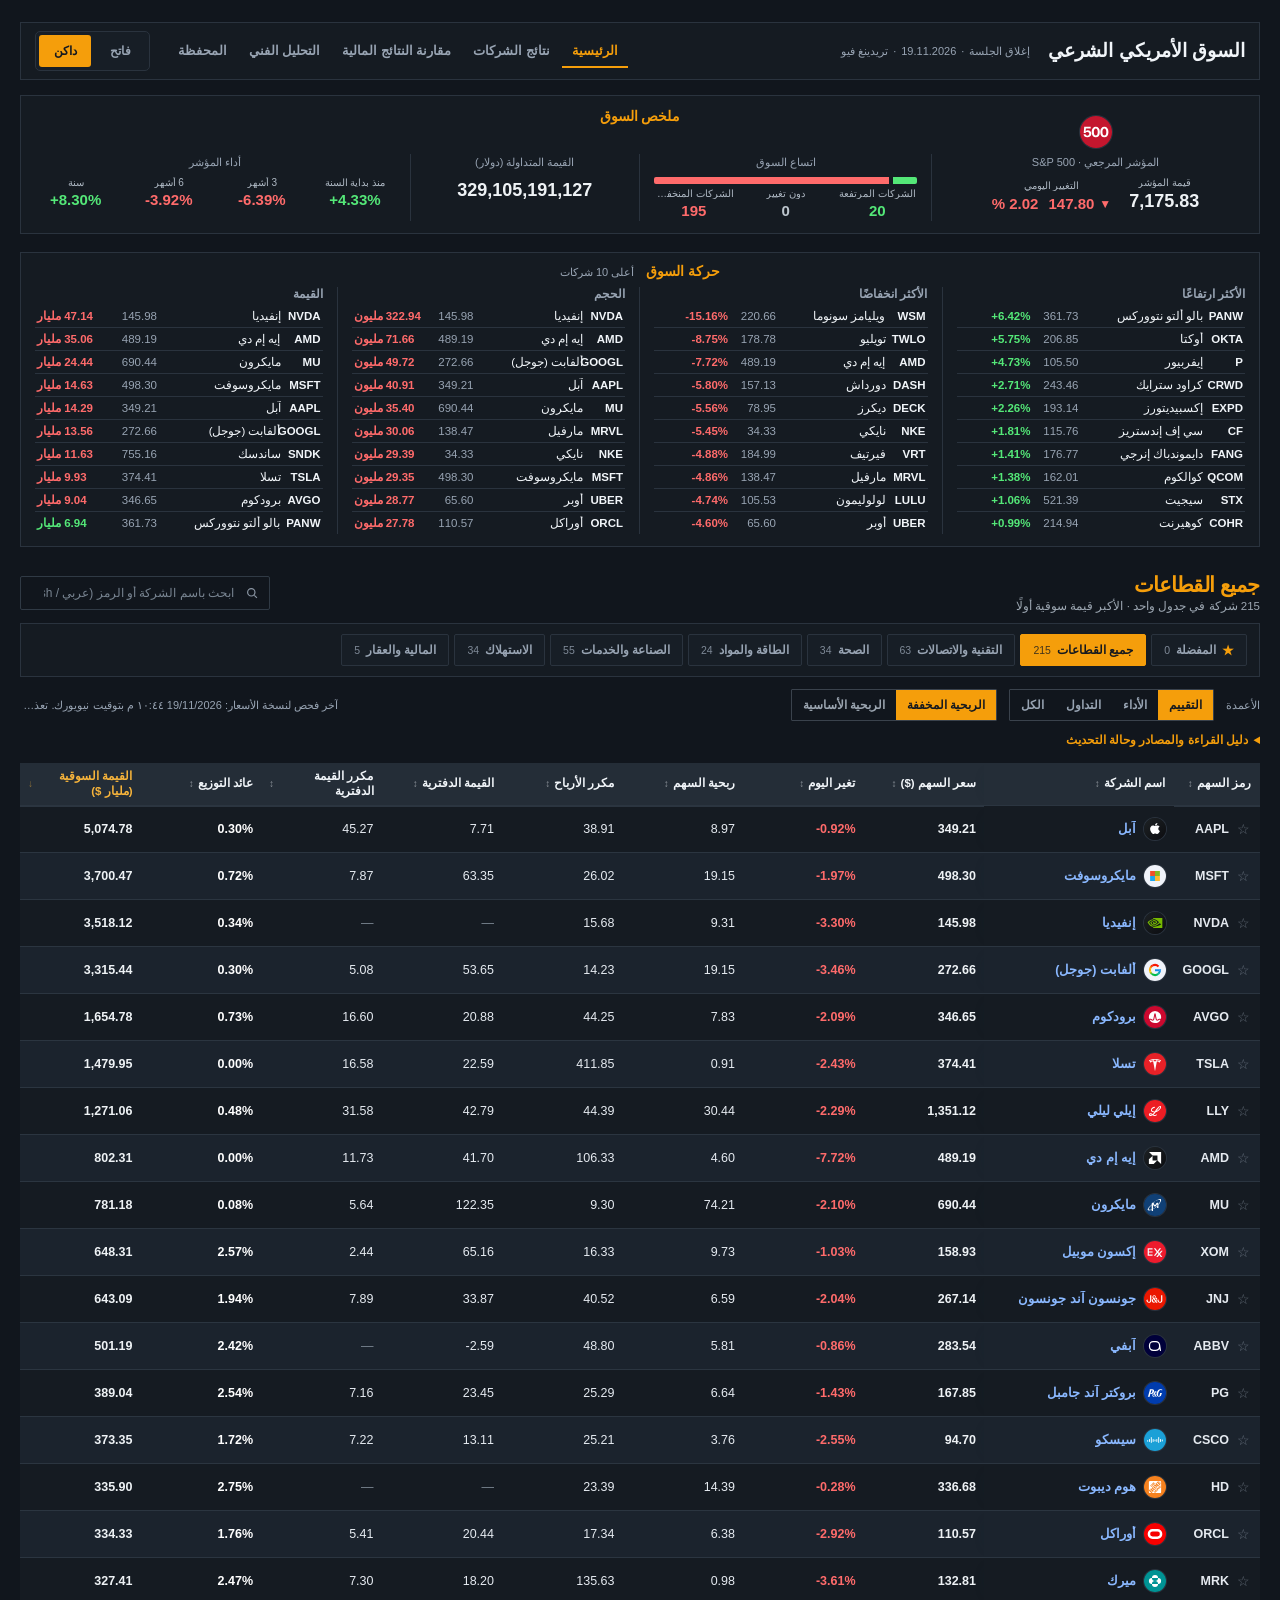
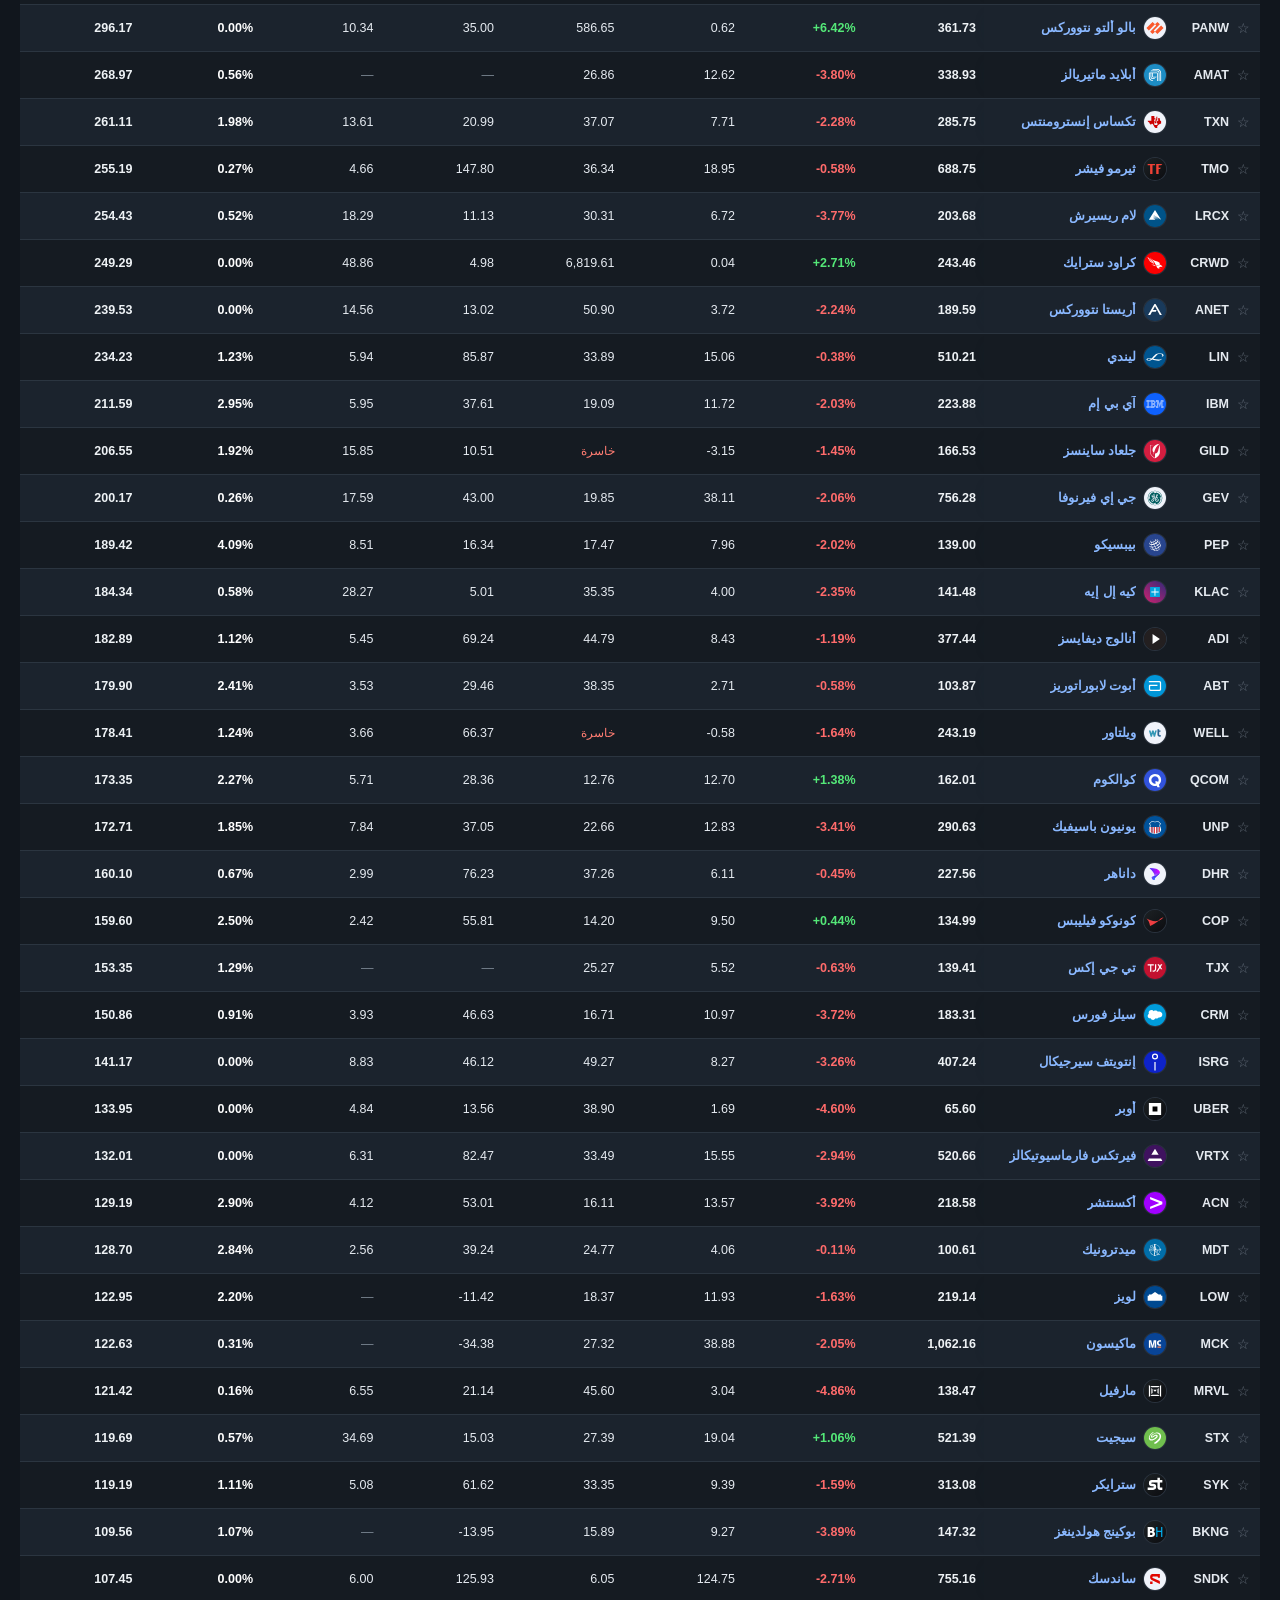
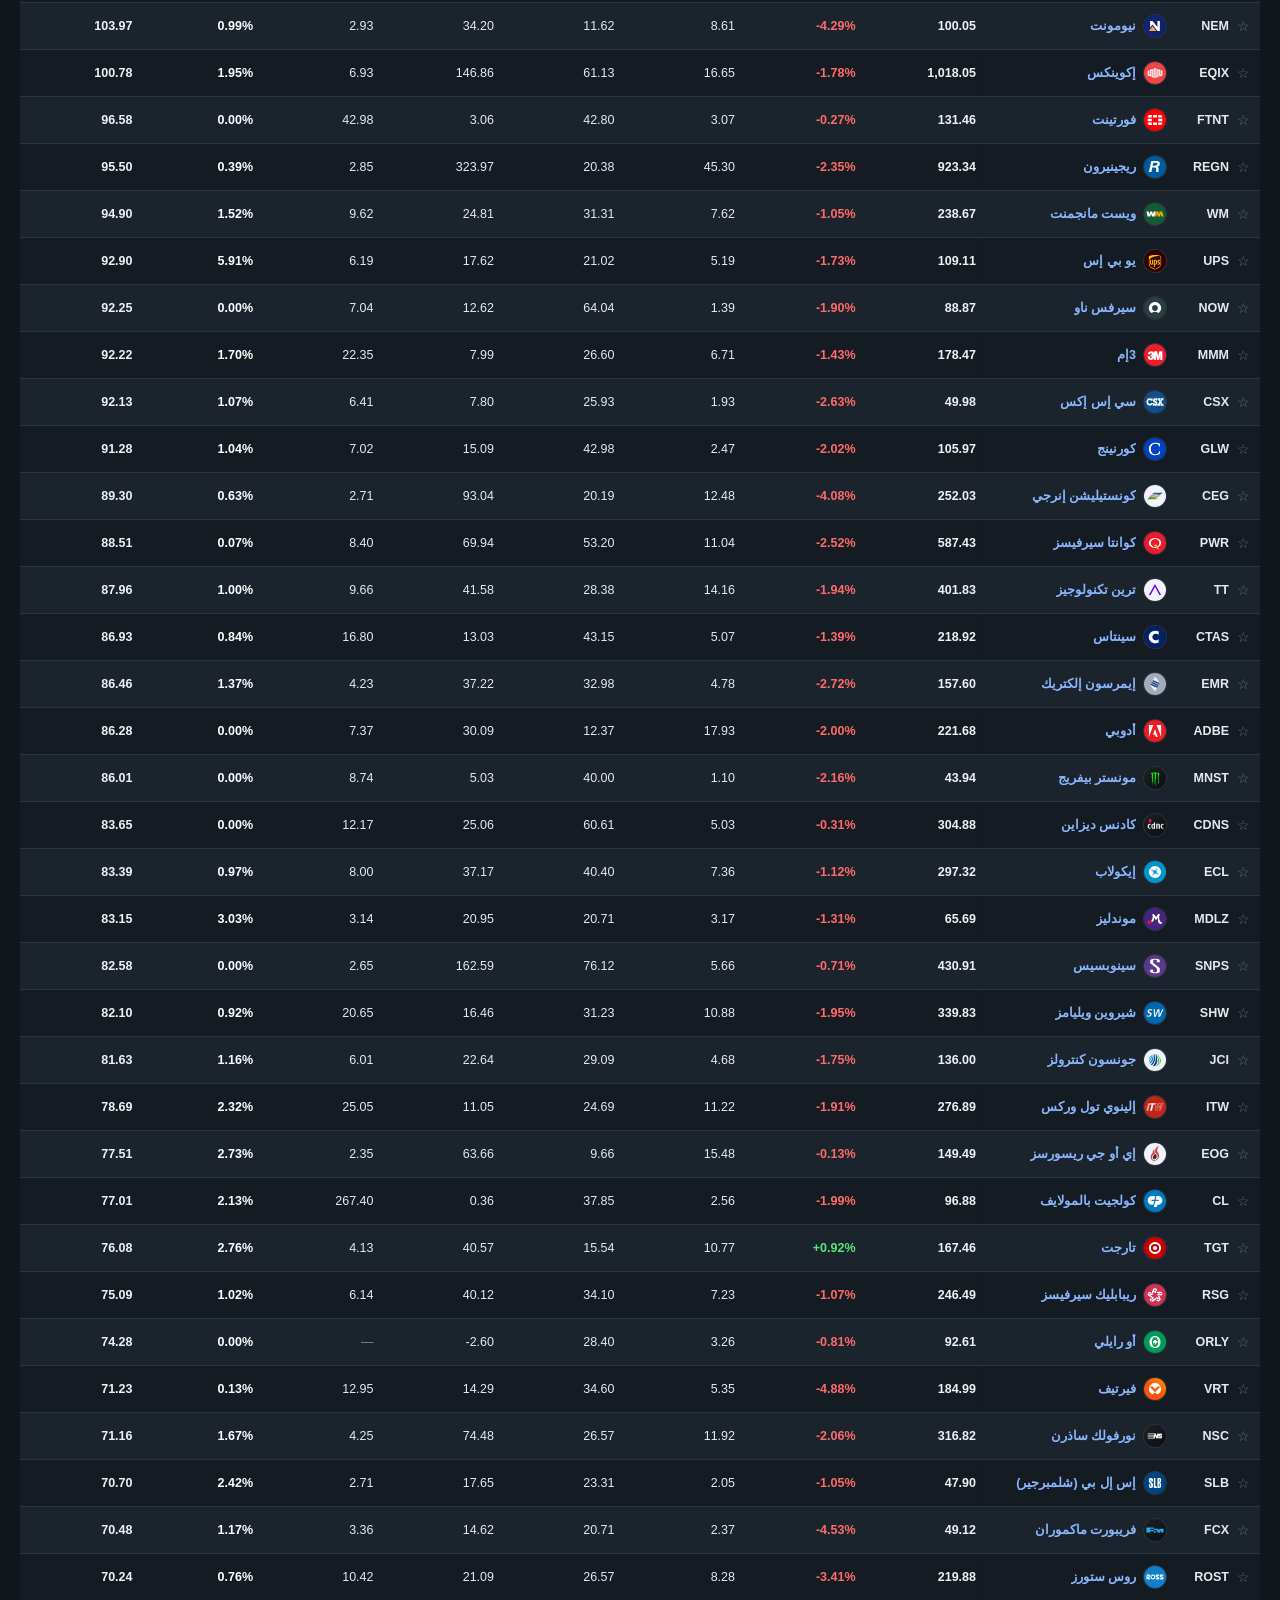
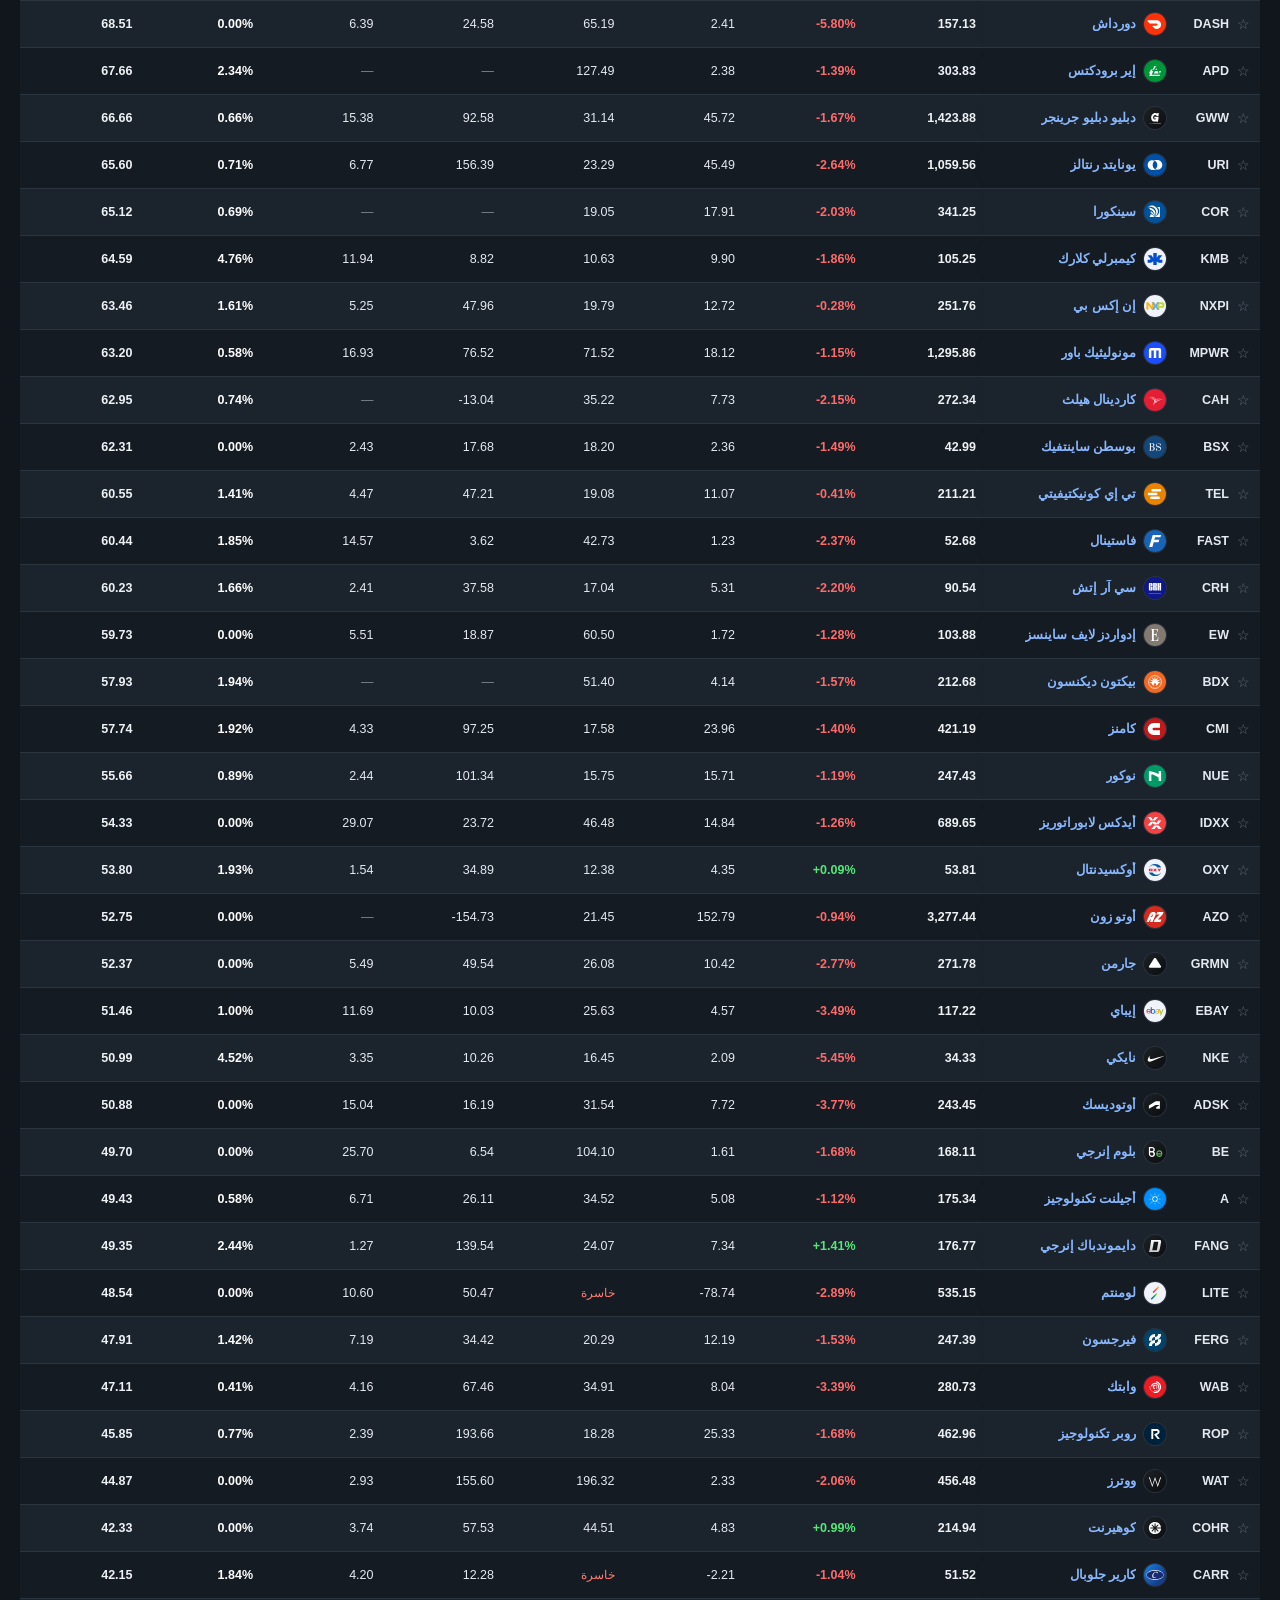
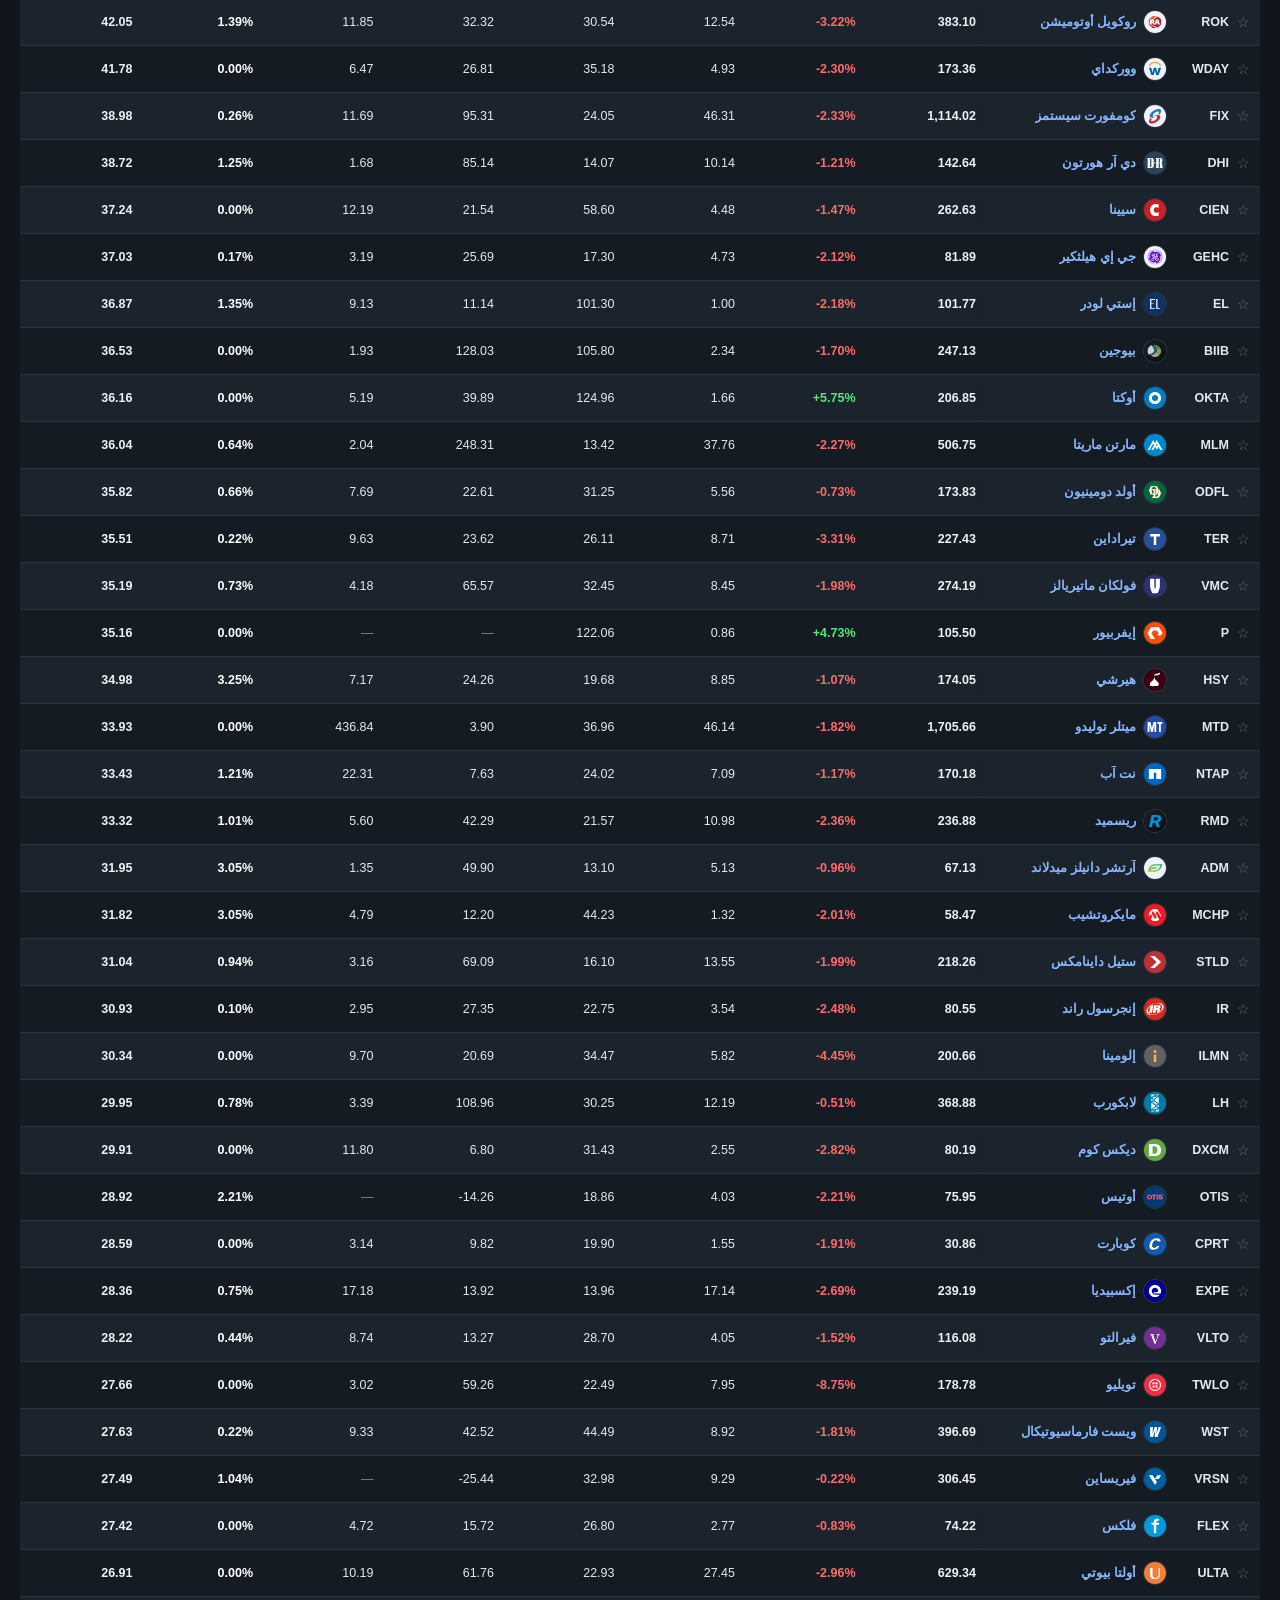
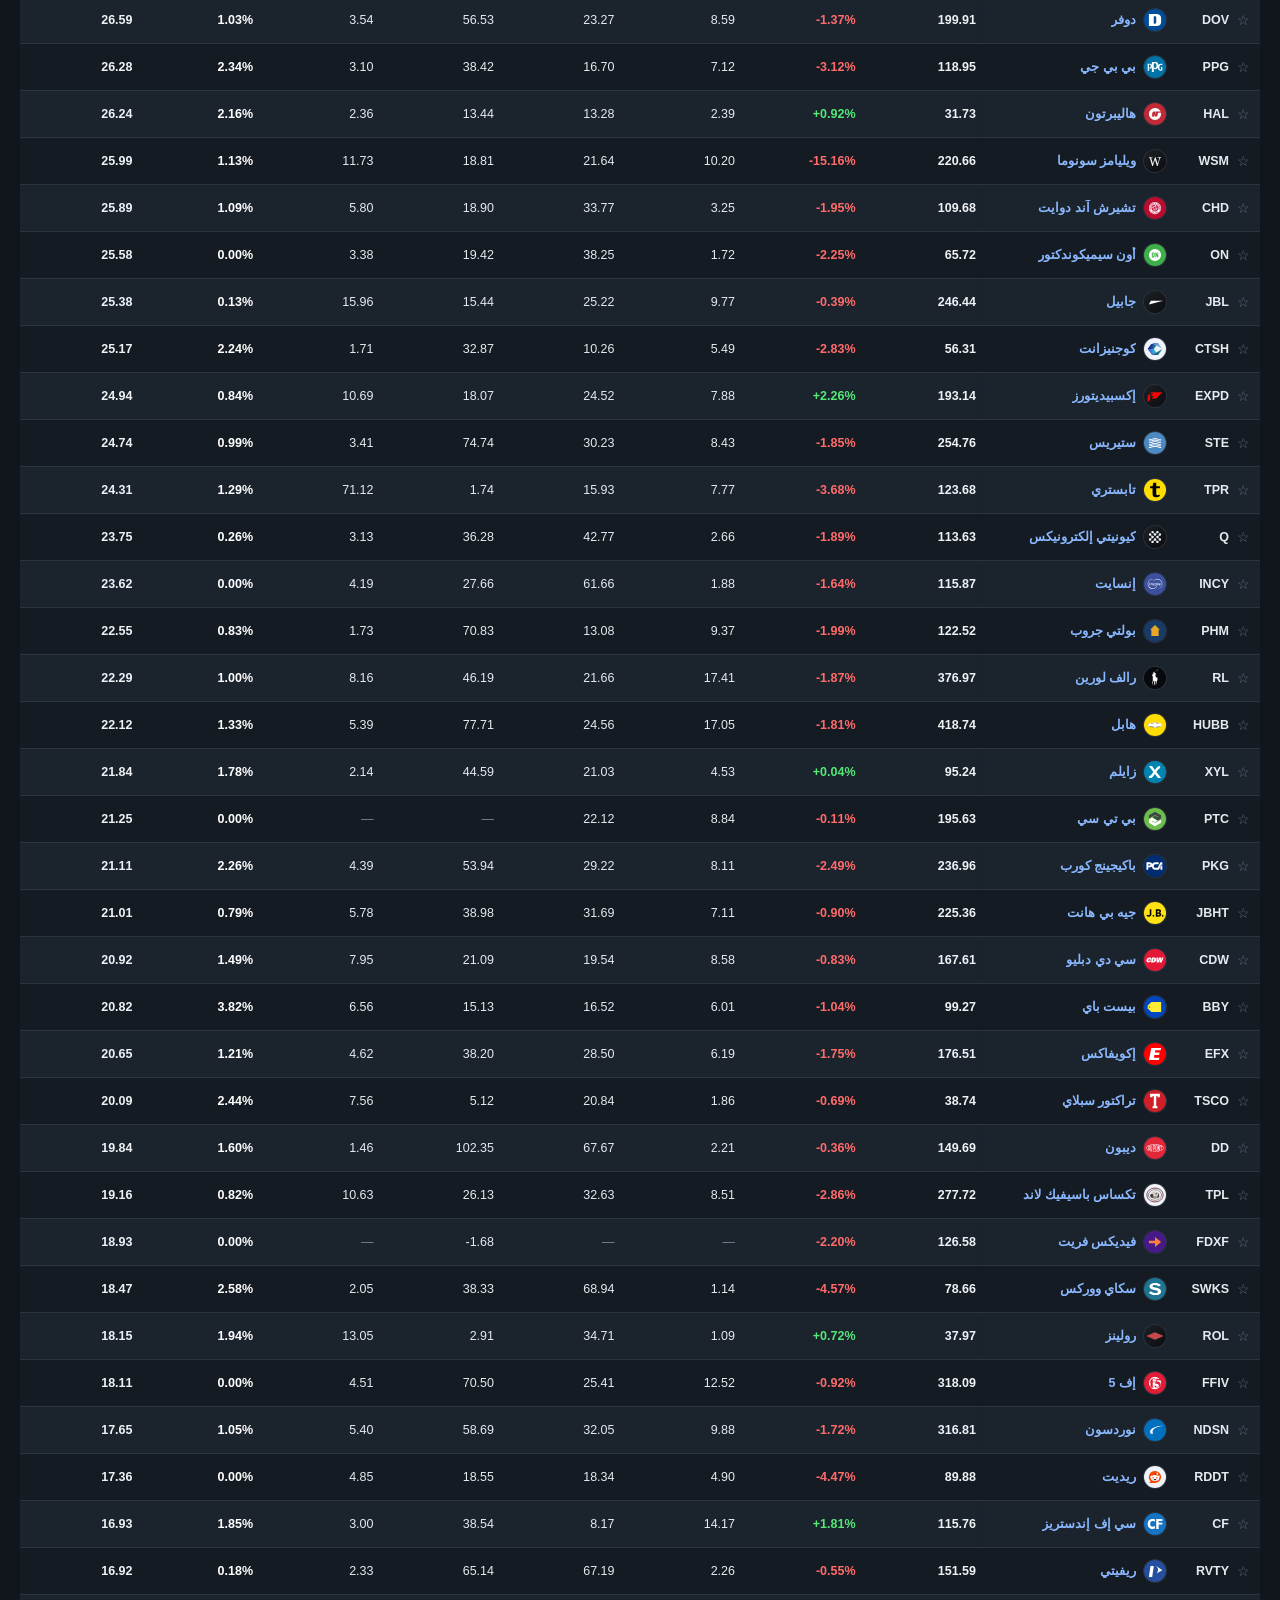
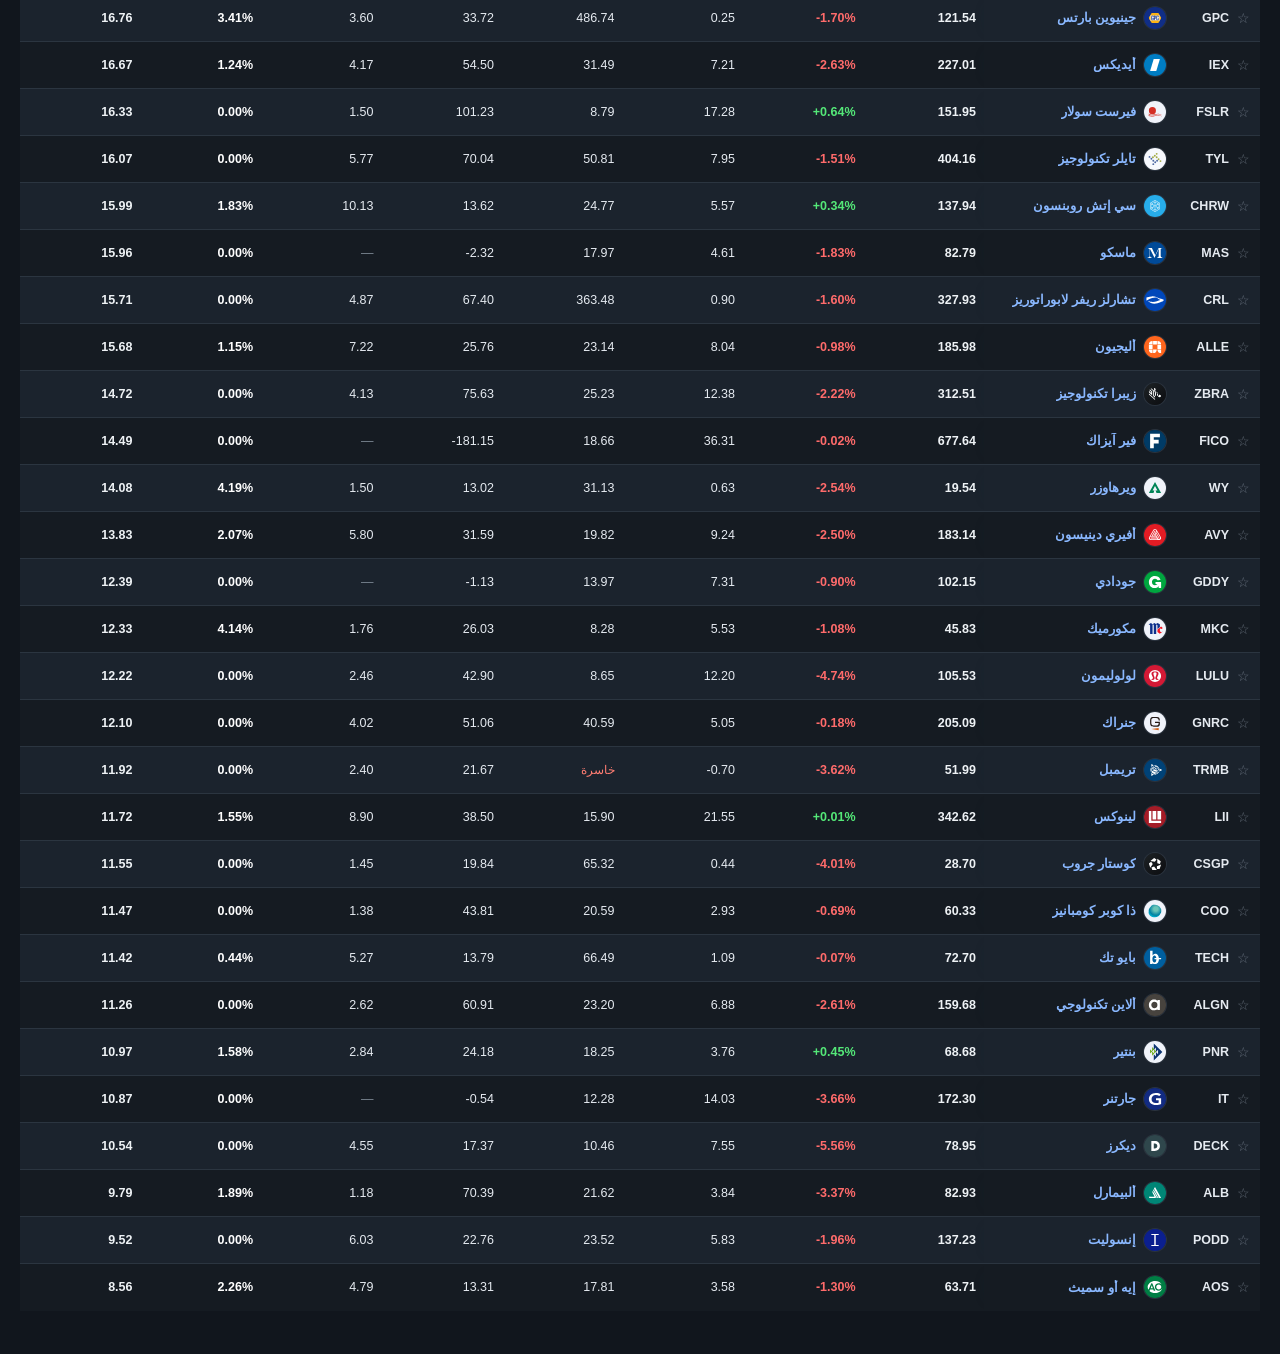
==== index.html @ 6b88f94b "المحفظة: أوامر بحد سعر (حجز النقد والأسهم وتنفيذ تلقائي)، ونسب 5/10/15/20% من قيمة المحفظة Co-Author" ====
<!doctype html>
<html lang="ar" dir="rtl">
<head>
  <meta charset="utf-8">
  <meta name="viewport" content="width=device-width, initial-scale=1">
  <meta name="theme-color" content="#0d2432">
  <meta name="description" content="الشركات الأمريكية المتوافقة مع الضوابط الشرعية حسب القطاعات، مع أسعار الإغلاق أو أسعار متأخرة، والمؤشر المرجعي، وتاريخ ومصدر الأسعار.">
  <title>قطاعات السوق الأمريكي الشرعي | مؤشرات الشركات</title>
  <script src="theme.js?v=1"></script>
  <link rel="stylesheet" href="styles.css?v=1">
  <link rel="stylesheet" href="banks.css?v=1">
  <link rel="stylesheet" href="theme.css?v=1">
  <link rel="stylesheet" href="layout.css?v=1">
  <link rel="stylesheet" href="mobile.css?v=1">
  <link rel="icon" href="favicon.svg" type="image/svg+xml">
  <link rel="manifest" href="site.webmanifest">
</head>
<body>
  <div class="page-shell">
    <main id="main-content" class="main-content">
      <header class="site-bar">
    <h1 id="page-title" class="site-name">السوق الأمريكي الشرعي</h1>
    <div class="hero-date"><span id="price-mode">جار تحميل الأسعار</span> · <bdi id="price-date">—</bdi> · <span id="price-source">—</span></div>
    <nav class="site-nav" aria-label="صفحات الموقع"><a href="index.html" aria-current="page">الرئيسية</a><a href="company.html" data-results-link>نتائج الشركات</a><a href="comparison.html">مقارنة النتائج المالية</a><a href="technical-analysis.html">التحليل الفني</a><a href="portfolio.html">المحفظة</a></nav>
    <div class="theme-switch" role="group" aria-label="اختيار مظهر الموقع"><span class="theme-switch-label">المظهر</span><button type="button" data-theme-option="light" aria-pressed="false">فاتح</button><button type="button" data-theme-option="dark" aria-pressed="true">داكن</button></div>
  </header>

      <section class="market-summary" aria-label="ملخص السوق اليومي">
        <h2>ملخص السوق <span id="market-date" class="market-date">—</span></h2>
        <div id="market-stats" class="market-stats"></div>
      </section>

      <section class="market-movers" aria-label="حركة السوق: أعلى 10 شركات">
        <h2>حركة السوق <span class="movers-note">أعلى 10 شركات</span></h2>
        <div id="market-movers-body" class="market-movers-body"></div>
      </section>

      <section class="workspace" aria-label="جدول الشركات">
        <div class="toolbar">
          <div class="toolbar-heading"><span class="eyebrow">دليل الشركات الشرعية</span><h2 id="view-title">جميع القطاعات</h2><p id="result-count" role="status" aria-live="polite"></p></div>
          <div class="toolbar-actions">
            <label class="search-box"><svg viewBox="0 0 24 24" aria-hidden="true"><circle cx="10.8" cy="10.8" r="6.3"/><path d="m16 16 4.4 4.4"/></svg><span class="sr-only">البحث عن شركة أو رمز</span><input id="search" type="search" placeholder="ابحث باسم الشركة أو الرمز (عربي / English)" autocomplete="off"></label>
            <button id="clear" class="clear-button" type="button" hidden>مسح البحث</button>
          </div>
        </div>
        <nav id="sector-nav" class="sector-nav" aria-label="اختيار القطاع"></nav>
        <div class="table-tools">
          <span class="table-tools-label">الأعمدة</span>
          <div id="col-views" class="col-switch" role="group" aria-label="أعمدة الجدول"><button type="button" data-cols="val" aria-pressed="true">التقييم</button><button type="button" data-cols="perf" aria-pressed="false">الأداء</button><button type="button" data-cols="trade" aria-pressed="false">التداول</button><button type="button" data-cols="all" aria-pressed="false">الكل</button></div>
          <div class="eps-switch" role="group" aria-label="نوع ربحية السهم"><button id="recurring-mode" type="button" class="selected" aria-pressed="true">الربحية المخففة</button><button id="reported-mode" type="button" aria-pressed="false">الربحية الأساسية</button></div>
          <span id="status-brief" class="status-brief" aria-hidden="true"></span>
        </div>
        <details class="read-guide">
          <summary>دليل القراءة والمصادر وحالة التحديث</summary>
          <div class="table-note"><span class="note-icon">i</span><span>«جميع القطاعات» جدول واحد مرتب افتراضيًا من الأكبر قيمة سوقية إلى الأصغر. اضغط أي عنوان عمود لتغيير الترتيب. تُفحص نسخة الأسعار كل دقيقة وعند العودة للصفحة؛ يظهر المصدر والتاريخ، وتُعرض أسعار الجلسة الجارية متأخرة (نحو 15 دقيقة) وغير مؤكدة رسميًا. تغير القطاع مرجح بالقيمة السوقية ومحسوب لجميع شركاته وليس مؤشرًا رسميًا. الربحية المخففة والأساسية هي لآخر 12 شهرًا (TTM) وفق المعايير الأمريكية GAAP. القيمة السوقية بمليار دولار والقيمة المتداولة بمليون دولار. تعني «—» أن القيمة غير متاحة، ويُعرض المكرر «خاسرة» عندما تكون الربحية سالبة.</span></div>
          <div class="table-note shariah-note"><span class="note-icon">☪</span><span id="shariah-note">جار تحميل معلومات القائمة الشرعية…</span></div>
          <p id="price-status" class="financial-status" role="status" aria-live="polite">جار تحميل الأسعار…</p>
          <p id="financial-status" class="financial-status" role="status" aria-live="polite">جار تحميل بيانات الأرباح…</p>
        </details>
        <div id="sectors" class="sections" data-cols="val"></div>
        <div id="empty" class="empty" hidden><div class="empty-icon">⌕</div><h3>لا توجد نتائج مطابقة</h3><p>جرّب البحث باسم آخر أو برمز السهم.</p></div>
      </section>

    </main>
  </div>
  <script src="live-config.js?v=live-20261120"></script>
  <script src="live.js?v=live3-20261120" defer></script>
  <script src="market-movers.js?v=1" defer></script>
  <script src="portfolio.js?v=3" defer></script>
  <script src="app.js?v=live4-20261120" defer></script>
  <script src="sticky-header.js?v=1" defer></script>
  <script src="layout.js?v=1" defer></script>
</body>
</html>
---- styles.css ----
:root{--ink:#173342;--muted:#69808a;--teal:#0d8d83;--dark:#0d2432;--line:#e2eaec;--bg:#f4f7f6;--white:#fff;--green:#087f68;--red:#ca5b5b;--font:'SF Arabic','SF Pro Arabic',-apple-system,BlinkMacSystemFont,'Helvetica Neue',Arial,sans-serif}*{box-sizing:border-box}html{scroll-behavior:smooth}body{margin:0;background:var(--bg);color:var(--ink);font-family:var(--font);font-size:14px}button,input{font:inherit}button{cursor:pointer}a{color:inherit;text-decoration:none}.topline{height:4px;background:linear-gradient(90deg,#c4a968,#42b2a0,#0b807e)}.masthead{height:72px;background:#fff;border-bottom:1px solid var(--line)}.masthead-inner{max-width:1560px;margin:auto;height:100%;padding:0 36px;display:flex;align-items:center;justify-content:space-between}.brand{display:flex;align-items:center;gap:12px;font-size:19px;font-weight:500;letter-spacing:-.5px}.brand strong{color:var(--teal);font-weight:700}.brand-icon{width:34px;height:34px;border-radius:10px;background:#0b776f;display:flex;align-items:end;justify-content:center;gap:3px;padding:8px}.brand-icon i{width:4px;border-radius:2px;background:white}.brand-icon i:nth-child(1){height:8px;opacity:.6}.brand-icon i:nth-child(2){height:13px;opacity:.8}.brand-icon i:nth-child(3){height:19px}.masthead-tag{font-size:12px;color:var(--muted);font-weight:600}.page-shell{max-width:1560px;margin:auto;display:grid;grid-template-columns:238px minmax(0,1fr);gap:0;min-height:calc(100vh - 76px)}.sidebar{border-left:1px solid var(--line);background:#fff;padding:34px 17px 26px 18px;min-height:100%;display:flex;flex-direction:column}.side-head{padding:0 14px 20px}.eyebrow{display:block;color:var(--teal);font-size:11px;font-weight:700;letter-spacing:.05em}.side-head h2{font-size:21px;margin:5px 0 2px}.side-head p{font-size:12px;margin:0;color:#8a9ba1}.sector-nav{display:flex;flex-direction:column;gap:3px;max-height:calc(100vh - 225px);overflow-y:auto;scrollbar-width:thin}.sector-button{display:flex;align-items:center;justify-content:space-between;gap:8px;width:100%;border:0;background:transparent;color:#617983;text-align:right;padding:9px 13px;border-radius:9px;font-size:12px;font-weight:600;transition:background .15s,color .15s}.sector-button:hover{background:#eef5f3;color:#166e69}.sector-button.active{color:#08766e;background:#e5f3ef}.sector-button .count{font-family:var(--font);direction:ltr;unicode-bidi:isolate;color:#95a7ad;font-size:10px}.sector-button.active .count{color:#0b847a}.sidebar-source{margin-top:auto;margin-right:13px;padding-top:25px;color:#879a9f;font-size:10px;display:flex;align-items:center;gap:6px}.source-dot,.live-dot{display:inline-block;width:7px;height:7px;border-radius:50%;background:#2fb692;flex:none}.main-content{min-width:0;padding:30px 40px 0}.hero{min-height:236px;border-radius:18px;background:#0e2b39;overflow:hidden;position:relative;color:white;padding:31px 38px;display:flex;align-items:center;box-shadow:0 18px 32px rgba(18,46,57,.07)}.hero:before{content:"";position:absolute;inset:0;background:radial-gradient(circle at 18% 88%,rgba(16,168,150,.16),transparent 42%),linear-gradient(115deg,transparent 55%,rgba(11,128,125,.22))}.hero-copy{position:relative;z-index:1;max-width:670px}.eyebrow.light{color:#64d3ba}.hero h1{font-size:clamp(28px,3vw,42px);line-height:1.34;letter-spacing:-1.3px;margin:10px 0 12px;font-weight:700}.hero h1 em{color:#7be0c4;font-style:normal}.hero p{color:#bfd0d2;line-height:1.9;max-width:550px;margin:0;font-size:13px}.hero-date{margin-top:22px;font-size:11px;color:#adced0;display:flex;align-items:center;gap:8px}.hero-date .divider{width:1px;height:13px;background:#4b6f73;margin:0 5px}.hero-art{position:absolute;width:310px;height:310px;left:3%;top:-48px;display:grid;place-items:center;opacity:.76}.orbit{position:absolute;border:1px solid rgba(127,222,198,.21);border-radius:50%}.orbit-one{width:220px;height:220px}.orbit-two{width:280px;height:280px}.orbit-three{width:350px;height:350px}.hero-art-mark{font-size:128px;font-weight:700;color:rgba(89,210,180,.14);line-height:1}.stats{display:grid;grid-template-columns:repeat(4,minmax(0,1fr));gap:13px;margin:18px 0 35px}.stat{background:white;border:1px solid var(--line);border-radius:12px;padding:18px 20px;min-height:90px;position:relative;overflow:hidden}.stat:after{content:"";position:absolute;inset:auto auto 0 0;width:45px;height:3px;background:var(--teal);opacity:.45}.stat-label{color:#84979f;font-size:11px;font-weight:600}.stat-value{display:block;font-family:var(--font);direction:ltr;unicode-bidi:isolate;text-align:right;font-size:24px;font-weight:700;margin-top:7px;color:#153747}.workspace{padding-bottom:45px}.toolbar{display:flex;justify-content:space-between;align-items:end;gap:22px;margin-bottom:17px}.toolbar-heading h2{font-size:26px;letter-spacing:-.5px;margin:4px 0}.toolbar-heading p{font-size:11px;margin:0;color:#8da0a5}.toolbar-actions{display:flex;align-items:center;gap:9px}.search-box{background:white;border:1px solid #d8e3e5;border-radius:10px;min-width:310px;height:44px;display:flex;align-items:center;gap:9px;padding:0 13px;transition:border-color .15s,box-shadow .15s}.search-box:focus-within{border-color:#2eaa9e;box-shadow:0 0 0 3px #cfefea}.search-box svg{width:18px;height:18px;fill:none;stroke:#93a6aa;stroke-width:2;flex:none}.search-box input{width:100%;border:0;outline:0;background:transparent;color:var(--ink);font-size:12px}.search-box input::placeholder{color:#9caaaf}.clear-button{border:1px solid #dae5e5;background:white;border-radius:9px;height:44px;padding:0 14px;color:#547b80;font-size:11px}.table-note{display:flex;align-items:center;gap:9px;background:#eaf4f0;color:#47766f;padding:11px 15px;border:1px solid #d7e9e4;border-radius:10px;line-height:1.75;font-size:10px;margin-bottom:23px}.note-icon{font-family:Georgia,serif;font-size:12px;font-style:italic;font-weight:bold;border:1px solid #70a69a;width:17px;height:17px;border-radius:50%;display:grid;place-items:center;flex:none}.sections{display:flex;flex-direction:column;gap:28px}.sector-section{scroll-margin-top:25px}.sector-heading{display:flex;align-items:center;justify-content:space-between;gap:10px;margin-bottom:10px}.sector-title-wrap{display:flex;align-items:center;gap:10px}.sector-index{font-family:var(--font);direction:ltr;unicode-bidi:isolate;font-size:11px;font-weight:700;color:#2daca0;background:#dcf1eb;width:27px;height:27px;display:grid;place-items:center;border-radius:7px}.sector-heading h3{font-size:17px;margin:0;letter-spacing:-.2px}.sector-pill{background:white;border:1px solid #dce7e8;padding:4px 9px;border-radius:30px;color:#79919a;font-size:10px;font-weight:600}.table-wrap{background:white;border:1px solid #dfe8e9;border-radius:11px;overflow:auto;box-shadow:0 4px 16px rgba(27,59,68,.025)}table{width:100%;border-collapse:separate;border-spacing:0;min-width:1160px;table-layout:fixed}th,td{text-align:right;vertical-align:middle;border-bottom:1px solid #edf1f2;white-space:nowrap}thead th{background:#f8faf9;color:#607982;font-weight:700;font-size:10px;height:46px;padding:0 11px;line-height:1.35}thead th button{background:transparent;border:0;color:inherit;font-size:inherit;font-weight:inherit;display:flex;align-items:center;gap:4px;text-align:right;padding:0;white-space:normal;line-height:1.35}thead th button:hover,thead th button.sorted{color:#087e75}.sort-glyph{opacity:.5;font-family:var(--font);font-size:10px}tbody td{font-size:11px;padding:11px 11px;height:48px;color:#3b5966;font-weight:500;background:#fff}tbody tr:last-child td{border-bottom:0}tbody tr:hover td{background:#f8fcfb}.col-symbol{width:88px}.col-name{width:220px}.col-price{width:82px}.col-eps{width:115px}.col-pe{width:95px}.col-bv{width:94px}.col-pb{width:103px}.col-day,.col-3m,.col-6m,.col-1y{width:102px}.symbol-badge{display:inline-block;background:#ecf6f2;color:#087a72;font-family:var(--font);direction:ltr;unicode-bidi:isolate;border-radius:5px;padding:4px 7px;font-weight:700;font-size:11px}.company-name{color:#1d3c4a;font-weight:700;font-size:11px}.num{display:inline-block;direction:ltr;unicode-bidi:isolate;font-family:var(--font);font-variant-numeric:tabular-nums;font-size:11px}.price{font-weight:700;color:#172f3b}.up{color:var(--green);font-weight:700}.down{color:var(--red);font-weight:700}.flat{color:#7d9297}.missing{color:#aab9bc}.loss{color:#c27859;font-size:10px}.sticky-1{position:sticky;right:0;z-index:2;overflow:hidden;text-overflow:ellipsis}.sticky-2{position:sticky;right:88px;z-index:2;overflow:hidden;text-overflow:ellipsis;box-shadow:-9px 0 12px -12px rgba(12,50,59,.25)}thead .sticky-1,thead .sticky-2{z-index:4;background:#f8faf9}tbody tr:hover .sticky-1,tbody tr:hover .sticky-2{background:#f8fcfb}.empty{border:1px dashed #cedfde;border-radius:13px;padding:50px;text-align:center;background:white}.empty-icon{font-size:36px;color:#8bb1a9}.empty h3{font-size:18px;margin:5px 0}.empty p{color:#8c9da2;font-size:12px}.footer{border-top:1px solid #dce6e8;padding:25px 0 27px;display:grid;grid-template-columns:1fr auto;gap:12px 30px;color:#7a9198}.footer strong{font-size:12px;color:#3e6570}.footer p{max-width:900px;line-height:1.9;margin:5px 0 0;font-size:10px}.footer-links{display:flex;align-items:start;gap:12px;flex-wrap:wrap}.footer-links a{font-size:10px;color:#0b8278;background:#e5f2ee;border-radius:7px;padding:7px 10px;font-weight:700}.footer-links a:hover{background:#d5ece5}.footer-bottom{grid-column:1/-1;font-size:10px;color:#96a8ad;padding-top:8px;border-top:1px solid #e2e9ea}.sr-only{position:absolute;width:1px;height:1px;padding:0;margin:-1px;overflow:hidden;clip:rect(0,0,0,0);white-space:nowrap;border:0}bdi{unicode-bidi:isolate}button:focus-visible,a:focus-visible,input:focus-visible{outline:3px solid #49b9aa;outline-offset:2px}
@media(max-width:1100px){.page-shell{grid-template-columns:200px minmax(0,1fr)}.main-content{padding:25px 24px 0}.stats{grid-template-columns:repeat(2,minmax(0,1fr))}.hero-art{left:-7%}}
@media(max-width:760px){.masthead{height:60px}.masthead-inner{padding:0 18px}.masthead-tag{display:none}.page-shell{display:block}.sidebar{min-height:0;padding:16px 17px 9px;border-left:0;border-bottom:1px solid var(--line)}.side-head{display:none}.sector-nav{flex-direction:row;overflow:auto;max-height:none;padding-bottom:4px;scrollbar-width:none}.sector-nav::-webkit-scrollbar{display:none}.sector-button{width:auto;white-space:nowrap;padding:7px 11px;border:1px solid #e2eaea}.sidebar-source{display:none}.main-content{padding:17px 13px 0}.hero{min-height:226px;padding:24px}.hero h1{font-size:30px}.hero p{font-size:12px;max-width:330px}.hero-art{left:-125px;opacity:.45}.stats{gap:8px;margin:12px 0 25px}.stat{min-height:75px;padding:12px}.stat-value{font-size:20px}.toolbar{display:block}.toolbar-heading h2{font-size:23px}.toolbar-actions{margin-top:13px}.search-box{min-width:0;flex:1}.table-note{align-items:start}.sector-heading h3{font-size:15px}.sections{gap:22px}.footer{display:block}.footer-links{margin:15px 0}.footer-bottom{margin-top:14px}}
.eps-switch{display:inline-flex;align-items:center;gap:2px;padding:3px;background:#e7efef;border:1px solid #d8e5e4;border-radius:10px;white-space:nowrap}.eps-switch button{border:0;background:transparent;color:#507078;border-radius:7px;padding:8px 10px;font-size:11px;font-weight:700}.eps-switch button.selected{background:#fff;color:#087f75;box-shadow:0 1px 5px #0d24321a}.financial-status{margin:0 0 17px;padding:10px 13px;border:1px solid #d9e7e5;border-radius:9px;background:#f0f8f6;color:#47706d;font-size:11px;line-height:1.8}.source-tag{display:block;font-size:9px;font-weight:700;line-height:1.35;margin-top:4px;white-space:nowrap}.source-tag.fresh{color:#0d8d83}.source-tag.stale{color:#9b7245}@media(max-width:760px){.toolbar-actions{flex-wrap:wrap}.eps-switch{order:2;width:100%;justify-content:center}.eps-switch button{flex:1}.financial-status{font-size:10px}}
table{min-width:1400px}.col-mcap{width:152px}.col-tval{width:150px}.col-ytd{width:125px}th:has([data-sort="marketCap"]){background:#eef7f4}td[title^="القيمة السوقية"] .num{font-weight:700;color:#176c65}

/* Dark market terminal theme */
:root{--ink:#f1f5f9;--muted:#98a4b3;--teal:#f59e0b;--dark:#11161d;--line:#2a333e;--bg:#11161d;--white:#171e26;--green:#54e878;--red:#ff6b6b;--font:'SF Arabic','SF Pro Arabic','Helvetica Neue',Arial,sans-serif}
body{background:var(--bg);color:var(--ink);font-size:13px}
.topline,.masthead,.sidebar{display:none}
.page-shell{display:block;min-height:100vh;max-width:none}
.main-content{max-width:780px;margin:0 auto;padding:42px 16px 26px}
.hero{min-height:0;padding:0;background:transparent;box-shadow:none;border-radius:0;display:block;text-align:center;overflow:visible}
.hero:before,.hero-art,.eyebrow.light{display:none}
.hero-copy{max-width:none}
.hero h1{font-size:27px;line-height:1.25;letter-spacing:-.7px;margin:0 0 7px;color:#eef2f5}
.hero h1 em{color:#f1f5f9;font-style:normal}
.hero p{display:none}
.hero-date{justify-content:center;margin:0;color:#9da7b2;font-size:10px;gap:5px}
.hero-date .live-dot,.hero-date .divider{display:none}
.stats{display:none}
.workspace{padding-top:18px;padding-bottom:25px}
.toolbar{display:grid;grid-template-columns:1fr auto;align-items:center;gap:13px;margin-bottom:8px}
.toolbar-heading{grid-column:1/-1;text-align:right}
.toolbar-heading .eyebrow{display:none}
.toolbar-heading h2{font-size:18px;color:#f59e0b;margin:0}
.toolbar-heading p{color:#9da7b2;font-size:10px;margin-top:3px}
.toolbar-actions{display:contents}
.search-box{grid-column:1/-1;grid-row:2;background:#11161d;border:1px solid #303a45;border-radius:2px;height:32px;min-width:0;padding:0 10px;color:#fff}
.search-box:focus-within{border-color:#f59e0b;box-shadow:0 0 0 2px #f59e0b24}
.search-box svg{width:14px;height:14px;stroke:#8d98a6}
.search-box input{color:#f1f5f9;font-size:10px}
.search-box input::placeholder{color:#788491}
.eps-switch{grid-row:3;background:transparent;border:1px solid #3a424c;border-radius:1px;padding:0;gap:0}
.eps-switch button{color:#9ba5b0;border-radius:0;padding:7px 10px;font-size:10px}
.eps-switch button.selected{background:#f59e0b;color:#15191f;box-shadow:none}
.clear-button{grid-row:3;background:#1b232d;border-color:#37424d;border-radius:1px;height:31px;color:#b3bcc7;font-size:10px;padding:0 10px}
.sector-nav{display:flex;flex-direction:row;flex-wrap:wrap;justify-content:flex-start;gap:13px;max-height:none;overflow:visible;margin:11px 0 18px;padding:0;border-bottom:1px solid #252e38}
.sector-button{width:auto;padding:0 0 9px;border-radius:0;background:transparent!important;color:#a8b1bc;font-size:10px;font-weight:700;border-bottom:2px solid transparent}
.sector-button:hover{color:#f7b339!important}
.sector-button.active{color:#f59e0b!important;border-bottom-color:#f59e0b}
.sector-button .count{display:none}
.table-note{display:none}
.financial-status{background:#151b22;border-color:#27313b;border-radius:2px;color:#aab4be;padding:8px 10px;margin:0 0 20px;font-size:10px;line-height:1.6;text-align:right}
.sections{gap:27px}
.sector-section{scroll-margin-top:15px}
.sector-heading{margin-bottom:8px;border-bottom:1px solid #28313b;padding-bottom:6px}
.sector-title-wrap{gap:5px}
.sector-index{display:none}
.sector-heading h3{font-size:17px;color:#f59e0b;font-weight:800}
.sector-pill{background:transparent;border:0;color:#9da7b2;padding:0;font-size:10px}
.table-wrap{background:#151b22;border:0;border-radius:0;box-shadow:none}
table{min-width:1300px}
th,td{border-bottom:1px solid #2b3540}
thead th,thead .sticky-1,thead .sticky-2{background:#242d37;color:#f1f5f9;height:31px;padding:0 9px;font-size:10px}
thead th button{color:inherit}
thead th button:hover,thead th button.sorted{color:#f7b43b}
tbody td{background:#151b22;color:#e5eaf0;font-size:11px;padding:9px;height:43px}
tbody tr:nth-child(even) td{background:#1b232d}
tbody tr:hover td,tbody tr:hover .sticky-1,tbody tr:hover .sticky-2{background:#25313d}
.sticky-1,.sticky-2{background:#151b22}
tbody tr:nth-child(even) .sticky-1,tbody tr:nth-child(even) .sticky-2{background:#1b232d}
.company-name{color:#8ab8ff;font-weight:600}
.symbol-badge{background:transparent;color:#e5eaf0;padding:0;font-weight:600}
.price{color:#eef2f5}.up{color:#54e878}.down{color:#ff6b6b}.flat{color:#bdc6ce}.missing{color:#7d8894}.loss{color:#ff7d72}.num{font-size:11px}
th:has([data-sort="marketCap"]){background:#242d37}td[title^="القيمة السوقية"] .num{color:#eef2f5}
.source-tag{font-size:8px;margin-top:2px}.source-tag.fresh{color:#9da7b2}.source-tag.stale{color:#e7af5c}
.empty{background:#171e26;border-color:#3b4651;color:#eef2f5}.empty p{color:#9da7b2}
.footer{border-top:1px solid #28313b;color:#9da7b2;padding:20px 0;display:block;text-align:center}.footer strong{color:#e2e7ec}.footer p{max-width:640px;margin:6px auto;font-size:9px;line-height:1.85}.footer-links{justify-content:center;margin:12px 0}.footer-links a{background:#1d2630;color:#d7dee5;border-radius:2px;padding:6px 8px}.footer-links a:hover{background:#293542}.footer-bottom{border-top:0;padding-top:4px;font-size:9px;color:#808b97}
button:focus-visible,a:focus-visible,input:focus-visible{outline-color:#f59e0b}
@media(max-width:760px){.main-content{padding:27px 10px 20px}.hero h1{font-size:22px}.toolbar{gap:8px}.sector-nav{gap:10px}.sector-button{font-size:9px}.financial-status{font-size:9px}.eps-switch{grid-column:1/-1}.clear-button{grid-column:1/-1}.footer-links{gap:6px}}

/* Desktop fit + sticky table head + even sector grid */
.main-content{max-width:1320px;padding:22px 20px 18px}
.workspace{padding-top:12px}
.sector-nav{display:grid;grid-template-columns:repeat(8,minmax(0,1fr));gap:5px;margin:11px 0 13px;padding:0;border:0}
.sector-button{display:block;width:100%;padding:5px 5px;border:1px solid #28323c!important;border-radius:2px;background:#151b22!important;color:#a8b1bc;font-size:9.5px;line-height:1.4;text-align:center;white-space:nowrap;overflow:hidden;text-overflow:ellipsis}
.sector-button:hover{background:#1d2731!important;color:#f7b339!important;border-color:#3f4c59!important}
.sector-button.active{background:#f59e0b!important;color:#15191f!important;border-color:#f59e0b!important}
table{width:100%;min-width:1150px}
.col-symbol{width:70px}.col-name{width:auto}.col-price{width:78px}.col-eps{width:110px}
.col-pe{width:88px}.col-bv{width:92px}.col-pb{width:100px}.col-mcap{width:130px}
.col-day,.col-3m,.col-6m,.col-1y{width:92px}
thead th{height:auto;min-height:31px;padding:5px 9px;background:#242d37;position:sticky;top:0;z-index:8;box-shadow:0 1px 0 #2b3540}
thead th.sticky-1,thead th.sticky-2{z-index:9}
@media(min-width:1200px){.table-wrap{overflow:visible}}
/* single-line toolbar on desktop */
@media(min-width:761px){
  .toolbar{display:flex;align-items:center;justify-content:space-between;gap:16px;flex-wrap:wrap;margin-bottom:10px}
  .toolbar-heading{grid-column:auto;flex:none;text-align:right}
  .toolbar-heading p{margin-top:2px}
  .toolbar-actions{display:flex;align-items:center;gap:8px;grid-row:auto}
  .search-box{grid-row:auto;grid-column:auto;min-width:250px;height:31px;flex:1;max-width:380px}
  .eps-switch{grid-row:auto}
  .clear-button{grid-row:auto;height:31px}
}
@media(min-width:761px) and (max-width:1100px){.sector-nav{grid-template-columns:repeat(4,minmax(0,1fr))}.main-content{padding:20px 16px 16px}.table-wrap{overflow:auto;max-height:calc(100vh - 330px)}}
@media(min-width:1101px) and (max-width:1199px){.table-wrap{overflow:auto;max-height:calc(100vh - 330px)}}
@media(max-width:760px){.main-content{padding:26px 12px 18px}.sector-nav{display:flex;flex-wrap:nowrap;gap:8px;overflow-x:auto;margin:10px 0 14px;padding:0 0 2px;border:0}.sector-button{width:auto;flex:none;padding:7px 10px}.table-wrap{overflow:auto}}
.table-wrap{scrollbar-width:thin;scrollbar-color:#3a4551 #151b22}
.table-wrap::-webkit-scrollbar{width:10px;height:10px}
.table-wrap::-webkit-scrollbar-track{background:#151b22}
.table-wrap::-webkit-scrollbar-thumb{background:#3a4551;border-radius:6px}

/* Larger type scale, same page width */
body{font-size:15px}
.hero h1{font-size:30px}
.hero-date{font-size:11px}
.toolbar-heading h2{font-size:21px}
.toolbar-heading p{font-size:11.5px}
.search-box{height:34px}
.search-box input{font-size:12px}
.eps-switch button{font-size:11.5px;padding:8px 11px}
.clear-button{height:34px;font-size:11.5px}
.sector-button{font-size:11px;padding:7px 6px}
.financial-status{font-size:11.5px;line-height:1.7}
.sector-heading h3{font-size:19px}
.sector-pill{font-size:11.5px}
table{min-width:1170px}
.col-symbol{width:72px}.col-price{width:76px}.col-eps{width:126px}
.col-pe{width:82px}.col-bv{width:86px}.col-pb{width:120px}.col-mcap{width:140px}
.col-day,.col-3m,.col-6m,.col-1y{width:80px}
thead th{font-size:11.5px;min-height:34px;padding:6px 8px;white-space:normal}
thead th button{font-size:11.5px;line-height:1.3}
thead th.sticky-1{right:0}
thead th.sticky-2{right:72px}
.sticky-2{right:72px}
tbody td{font-size:12.5px;height:47px;padding:9px 8px}
.num{font-size:12.5px}
.symbol-badge{font-size:12.5px}
.company-name{font-size:12.5px}
.source-tag{font-size:8.5px}
.loss{font-size:11.5px}
.footer strong{font-size:13.5px}
.footer p{font-size:10.5px}
.footer-links a{font-size:11.5px;padding:7px 10px}
.footer-bottom{font-size:10.5px}
@media(max-width:760px){.hero h1{font-size:24px}.sector-button{font-size:11px}.financial-status{font-size:10.5px}.eps-switch button{font-size:11px}}

/* Market summary */
.market-summary{margin:15px 0 18px;padding:12px 14px;background:#151b22;border:1px solid #2a333e}.market-summary h2{font-size:14px;color:#f59e0b;margin:0 0 10px;display:flex;justify-content:space-between}.market-date{font-size:11px;color:#9da7b2;font-weight:400}.market-stats{display:grid;grid-template-columns:repeat(6,minmax(0,1fr));gap:7px}.market-card{border-left:1px solid #2a333e;padding:4px 9px;min-height:52px;display:flex;flex-direction:column;align-items:center;justify-content:center;text-align:center}.market-card span{display:block;color:#aeb8c3;font-size:11px}.market-card strong{display:block;color:#eef2f5;font:700 18px var(--font);direction:ltr;text-align:center;margin-top:5px;white-space:nowrap}.market-card strong.up{color:#54e878}.market-card strong.down{color:#ff6b6b}.market-card strong.flat{color:#bdc6ce}.col-yield{width:105px}
@media(max-width:760px){.market-summary{margin:12px 0;padding:10px}.market-stats{grid-template-columns:repeat(3,minmax(0,1fr));row-gap:10px}.market-card{padding:3px 6px;min-height:48px}.market-card span{font-size:10px}.market-card strong{font-size:14px}}

/* Final layout correction: keep company identity columns readable and the market strip on one row. */
.col-symbol{width:86px}.col-name{width:190px}.col-price{width:82px}.col-eps{width:112px}.col-pe{width:82px}.col-bv{width:86px}.col-pb{width:108px}.col-yield{width:105px}.col-mcap{width:140px}.col-ytd{width:115px}.col-day,.col-3m,.col-6m,.col-1y{width:82px}
.sticky-1{right:0;width:86px;min-width:86px;max-width:86px;z-index:12}
.sticky-2{right:86px;width:190px;min-width:190px;max-width:190px;z-index:11}
thead th.sticky-1,thead th.sticky-2{z-index:20}
.company-name{display:table-cell;overflow:hidden;text-overflow:ellipsis;white-space:nowrap}
.market-stats{grid-template-columns:repeat(7,minmax(0,1fr));gap:4px;white-space:nowrap}
.market-card{min-width:0;padding:3px 5px;min-height:48px}
.market-card span{font-size:10px;overflow:hidden;text-overflow:ellipsis;max-width:100%}
.market-card strong{font-size:15px;margin-top:3px}
@media(max-width:760px){.market-stats{grid-template-columns:repeat(7,minmax(112px,1fr));overflow-x:auto}.market-card{min-width:112px}.market-card strong{font-size:14px}}

/* Desktop market breadth and sector performance */
.market-summary{width:100%;max-width:none}
.market-summary h2{justify-content:center;position:relative;text-align:center}
.market-date{position:absolute;left:0;top:50%;transform:translateY(-50%)}
.market-stats{grid-template-columns:repeat(10,minmax(0,1fr));gap:3px}
.market-card{border-left:1px solid #2a333e;padding:3px 4px}
.market-card:last-child{border-left:0}
.sector-meta{display:flex;align-items:center;gap:8px;flex-wrap:wrap;justify-content:flex-end}
.sector-performance{border:1px solid #2a333e;background:#151b22;border-radius:2px;color:#aeb8c3;padding:4px 8px;font-size:10px;white-space:nowrap}
.sector-performance strong{margin-right:4px;direction:ltr;display:inline-block}
.sector-performance.up strong{color:#54e878}.sector-performance.down strong{color:#ff6b6b}.sector-performance.flat strong{color:#bdc6ce}
@media(max-width:760px){.market-summary h2{justify-content:center}.market-date{position:static;transform:none;margin-right:8px}.market-stats{grid-template-columns:repeat(10,minmax(112px,1fr))}.sector-meta{gap:5px}.sector-performance{font-size:9px;padding:3px 6px}}

/* 52-week price range: high on the left, low on the right. */
table{min-width:1594px}
.table-wrap{overflow-x:auto}
.col-week52{width:160px}
.range52{width:100%;max-width:144px;direction:ltr;unicode-bidi:isolate;margin:0 auto;padding-top:4px}
.range52-track{position:relative;height:9px;border:1px solid #66717b;border-radius:3px;background:linear-gradient(90deg,#57442c,#292d31)}
.range52-marker{position:absolute;top:-1px;height:9px;width:2px;background:#f59e0b;transform:translateX(-50%)}
.range52-marker:before{content:"";position:absolute;top:-5px;left:50%;transform:translateX(-50%);border-left:4px solid transparent;border-right:4px solid transparent;border-top:5px solid #f59e0b}
.range52-labels{display:flex;justify-content:space-between;gap:8px;margin-top:3px;color:#dce3e8;font-size:10.5px;line-height:1;font-variant-numeric:tabular-nums}

/* Keep sortable column headings visible while scrolling through table rows. */
.sections .table-wrap{overflow:auto;max-height:none;overscroll-behavior:auto}
.sections .table-wrap thead{position:relative;z-index:30;transform:translateY(var(--table-head-offset,0px))}
.sections .table-wrap thead th{position:relative;top:auto;z-index:1;background:#242d37}
.sections .table-wrap thead th.sticky-1,.sections .table-wrap thead th.sticky-2{position:sticky;z-index:2}
.sections .table-wrap thead th.sticky-1{right:0}
.sections .table-wrap thead th.sticky-2{right:86px}

/* Dividend yield is a neutral percentage, not a positive price change. */
.dividend-yield{color:#fff;font-weight:700}

/* Daily index move: direction triangle, points, then percentage (right to left). */
.market-card .market-daily-change{display:inline-flex;direction:rtl;align-items:center;gap:5px;color:inherit;font:inherit;white-space:nowrap;overflow:visible;max-width:none}
.market-card .market-daily-change span{display:inline;color:inherit;font:inherit;overflow:visible;max-width:none}
.market-card .market-daily-change .market-direction{font-size:12px;line-height:1}
.market-card .market-daily-change .market-percent{margin-inline-start:5px}

/* Let summary columns fit complete numbers instead of crossing separators. */
.market-stats{
  grid-template-columns:minmax(max-content,1fr) minmax(max-content,1.6fr) repeat(3,minmax(max-content,.75fr)) minmax(max-content,1.4fr) repeat(4,minmax(max-content,1fr));
  gap:0;
  overflow-x:auto;
  padding-bottom:4px;
  scrollbar-width:thin;
}
.market-card{min-width:0;padding:3px 10px}
.market-card > span{max-width:none}
---- banks.css ----
/* Bank results: reuse the existing terminal palette and typography. */
.bank-results-link,.bank-back{display:inline-block;border:1px solid var(--line);background:#151b22;padding:6px 10px;color:#f5b543;font-size:11.5px;border-radius:2px;white-space:nowrap}
.bank-results-link:hover,.bank-back:hover{background:#242d37;border-color:#64707d}
.company-results-link{color:inherit;display:block;text-decoration:underline;text-decoration-color:#8ab8ff55;text-underline-offset:3px}
.company-results-link:hover{color:#f5b543;text-decoration-color:currentColor}
.bank-breadcrumb{display:flex;align-items:center;justify-content:space-between;gap:12px;margin:25px 0 18px;color:var(--muted);font-size:12px}
.bank-breadcrumb p{margin:0}.bank-breadcrumb a:hover{color:#f5b543}
.bank-nav{display:grid;grid-template-columns:repeat(5,minmax(0,1fr));gap:6px;margin-bottom:16px}
.bank-tab{border:1px solid var(--line);border-radius:2px;background:#151b22;color:#bdc6ce;min-height:36px;padding:7px 8px;font-size:12px;text-align:center}
.bank-tab:hover{background:#242d37;color:#f5b543}
.bank-tab[aria-pressed="true"]{background:var(--teal);border-color:var(--teal);color:#15191f;font-weight:700}
.bank-heading{display:flex;align-items:center;justify-content:space-between;gap:16px;margin:22px 0 10px}
.bank-heading h2{font-size:24px;color:var(--teal);margin:0 0 6px}
.bank-heading p{color:var(--muted);font-size:12px;margin:0}
.bank-heading .symbol-badge{margin-right:9px;border:1px solid var(--line);padding:3px 7px;font-size:12px;vertical-align:middle}
.bank-period{font-size:11px;color:var(--muted);border:1px solid var(--line);padding:10px 12px;white-space:nowrap}
.bank-period bdi{display:block;font-size:14px;color:var(--ink);font-weight:700;text-align:center;margin-top:4px}
.bank-unit-note,.bank-table-hint{font-size:11px;color:var(--muted);line-height:1.8;margin:6px 0}
.bank-table-hint{margin-bottom:10px}
.annual-table-wrap{border:1px solid var(--line);overflow:auto;max-height:72vh;max-height:72dvh}
.annual-table{width:100%;min-width:1170px;table-layout:fixed}
.annual-table .annual-col-label{width:250px}.annual-table .annual-col-value{width:110px}.annual-table .annual-col-change{width:92px}
.annual-table caption{text-align:right;padding:12px;color:#f5b543;font-size:14px;font-weight:700;background:#151b22}
.annual-table thead th{text-align:center;height:32px;padding:7px 6px;font-size:12px;position:sticky;top:0;z-index:4;border-bottom:1px solid #46515d}
 .annual-table thead .annual-change-heading{font-size:11px;color:#b6c0cd;font-weight:500}
.annual-table thead .annual-label{z-index:7;text-align:right;right:0}
.annual-table .annual-label{position:sticky;right:0;white-space:normal;line-height:1.55;font-size:12px;font-weight:600;z-index:2;border-left:1px solid #39434e;background:#151b22;padding:8px 11px;overflow-wrap:break-word}
 .annual-table thead .annual-label{background:#242d37}
.annual-table tbody tr:nth-child(even) .annual-label{background:#1b232d}
.annual-table tbody tr:hover .annual-label{background:#25313d}
.annual-table tbody td{text-align:center;padding:9px 5px;height:44px}
.annual-table .num{font-size:12px}
.annual-table .annual-change .num{font-size:11px}
.annual-table .annual-group th{background:#202a35;color:#f5b543;text-align:right;padding:8px 11px;font-size:12px;font-weight:700;white-space:normal;position:static}
.annual-table .annual-label small{display:block;color:#97a3b3;font-size:9px;font-weight:400;margin-top:2px}
.annual-table .missing{font-size:13px}
.bank-notes{margin-top:17px;padding:14px 16px;border:1px solid var(--line);background:#151b22;color:#aab4be;font-size:11px;line-height:1.9}
.bank-notes h3{color:#eab050;font-size:13px;margin:0 0 8px}.bank-notes ul{padding-right:18px;margin:0}.bank-notes li+li{margin-top:4px}
.bank-notes p{margin:12px 0 0;padding-top:8px;border-top:1px solid var(--line);color:#8f9dac;font-size:10px}
.banks-page [hidden]{display:none!important}
@media(max-width:760px){
 .bank-breadcrumb{font-size:10px;margin:20px 0 14px}.bank-back{font-size:10px;padding:6px 8px}
 .bank-nav{grid-template-columns:repeat(3,minmax(0,1fr));gap:5px}.bank-tab{font-size:11px;min-height:35px}
 .bank-heading{align-items:flex-start;gap:8px}.bank-heading h2{font-size:21px}.bank-heading p{font-size:11px}
 .bank-period{padding:7px;font-size:9px}.bank-period bdi{font-size:12px}
 .annual-table .annual-col-label{width:165px}.annual-table .annual-label{font-size:11px;padding:8px}
 .annual-table{min-width:1080px}.annual-table caption{font-size:12px}.annual-table-wrap{max-height:70vh;max-height:70dvh}
 .bank-notes{padding:11px;font-size:10px}.bank-unit-note,.bank-table-hint{font-size:10px}
 .sector-meta .bank-results-link{font-size:10px;padding:5px 7px}
}

/* Period bar (quarterly-periods.css) is static markup on this page; keep it hidden until quarterly data loads. */
.banks-page .period-bar[hidden]{display:none}
---- theme.css ----
/* Theme colors only: preserve the existing terminal layout and type scale. */
:root{color-scheme:dark}
.appearance-bar{display:flex;justify-content:flex-end;margin:0 0 10px}
.theme-switch{display:inline-flex;align-items:center;gap:3px;padding:3px;border:1px solid var(--line);border-radius:5px;background:var(--white)}
.theme-switch-label{color:var(--muted);font-size:11px;padding:0 8px}
.theme-switch button{min-height:32px;min-width:52px;padding:5px 10px;border:1px solid transparent;border-radius:3px;background:transparent;color:var(--muted);font-size:12px;font-weight:700}
.theme-switch button:hover{color:var(--ink);background:#ffffff0d}
.theme-switch button[aria-pressed="true"]{background:#f59e0b;color:#15191f}
.theme-switch button:focus-visible{outline:2px solid var(--teal);outline-offset:2px}

:root[data-theme="light"]{
  color-scheme:light;
  --ink:#172d42;
  --muted:#5e6e80;
  --teal:#a45d00;
  --dark:#e7edf3;
  --line:#d4dce5;
  --bg:#f4f6f8;
  --white:#fff;
  --green:#16803c;
  --red:#c63737;
}
:root[data-theme="light"] body{background:var(--bg);color:var(--ink)}
:root[data-theme="light"] .theme-switch button:hover{background:#edf1f5;color:var(--ink)}
:root[data-theme="light"] .hero h1,
:root[data-theme="light"] .hero h1 em{color:var(--ink)}
:root[data-theme="light"] .hero-date,
:root[data-theme="light"] .toolbar-heading p,
:root[data-theme="light"] .sector-pill,
:root[data-theme="light"] .market-date{color:var(--muted)}
:root[data-theme="light"] .toolbar-heading h2,
:root[data-theme="light"] .sector-heading h3,
:root[data-theme="light"] .market-summary h2{color:var(--teal)}
:root[data-theme="light"] .search-box{background:#fff;border-color:var(--line);color:var(--ink)}
:root[data-theme="light"] .search-box input{color:var(--ink)}
:root[data-theme="light"] .search-box input::placeholder{color:#6e7e90}
:root[data-theme="light"] .search-box svg{stroke:#6e7e90}
:root[data-theme="light"] .search-box:focus-within{border-color:var(--teal);box-shadow:0 0 0 2px #a45d001a}
:root[data-theme="light"] .eps-switch{border-color:var(--line)}
:root[data-theme="light"] .eps-switch button{color:var(--muted)}
:root[data-theme="light"] .eps-switch button.selected{background:#f59e0b;color:#17222e}
:root[data-theme="light"] .clear-button{background:#fff;border-color:var(--line);color:var(--ink)}
:root[data-theme="light"] .sector-button{background:#fff!important;border-color:var(--line)!important;color:#536579}
:root[data-theme="light"] .sector-button:hover{background:#fff5df!important;border-color:#d5a449!important;color:#885000!important}
:root[data-theme="light"] .sector-button.active{background:#f59e0b!important;border-color:#e19109!important;color:#17222e!important}
:root[data-theme="light"] .financial-status,
:root[data-theme="light"] .market-summary,
:root[data-theme="light"] .sector-performance{background:#fff;border-color:var(--line);color:var(--muted)}
:root[data-theme="light"] .market-card{border-color:var(--line)}
:root[data-theme="light"] .market-card > span{color:var(--muted)}
:root[data-theme="light"] .market-card strong{color:var(--ink)}
:root[data-theme="light"] .up,
:root[data-theme="light"] .market-card strong.up,
:root[data-theme="light"] .sector-performance.up strong{color:var(--green)}
:root[data-theme="light"] .down,
:root[data-theme="light"] .market-card strong.down,
:root[data-theme="light"] .sector-performance.down strong{color:var(--red)}
:root[data-theme="light"] .flat,
:root[data-theme="light"] .market-card strong.flat,
:root[data-theme="light"] .sector-performance.flat strong{color:#627285}
:root[data-theme="light"] .market-card .market-daily-change,
:root[data-theme="light"] .market-card .market-daily-change span{color:inherit}
:root[data-theme="light"] .sector-heading{border-color:var(--line)}
:root[data-theme="light"] .table-wrap{background:#fff;scrollbar-color:#9caabc #edf1f5}
:root[data-theme="light"] .table-wrap::-webkit-scrollbar-track{background:#edf1f5}
:root[data-theme="light"] .table-wrap::-webkit-scrollbar-thumb{background:#9caabc}
:root[data-theme="light"] th,
:root[data-theme="light"] td{border-color:#dce3eb}
:root[data-theme="light"] thead th,
:root[data-theme="light"] thead .sticky-1,
:root[data-theme="light"] thead .sticky-2,
:root[data-theme="light"] .sections .table-wrap thead th{background:#e7edf3;color:#34485d;box-shadow:0 1px 0 var(--line)}
:root[data-theme="light"] thead th button:hover,
:root[data-theme="light"] thead th button.sorted{color:#995700}
:root[data-theme="light"] tbody td,
:root[data-theme="light"] .sticky-1,
:root[data-theme="light"] .sticky-2{background:#fff;color:#243b51}
:root[data-theme="light"] tbody tr:nth-child(even) td,
:root[data-theme="light"] tbody tr:nth-child(even) .sticky-1,
:root[data-theme="light"] tbody tr:nth-child(even) .sticky-2{background:#f1f4f7}
:root[data-theme="light"] tbody tr:hover td,
:root[data-theme="light"] tbody tr:hover .sticky-1,
:root[data-theme="light"] tbody tr:hover .sticky-2{background:#fff3da}
:root[data-theme="light"] .company-name{color:#1b5f9d}
:root[data-theme="light"] .company-results-link{text-decoration-color:#1b5f9d55}
:root[data-theme="light"] .company-results-link:hover{color:#995700}
:root[data-theme="light"] .symbol-badge,
:root[data-theme="light"] .price,
:root[data-theme="light"] .dividend-yield,
:root[data-theme="light"] td[title^="القيمة السوقية"] .num{color:var(--ink)}
:root[data-theme="light"] .missing{color:#7d8a9a}
:root[data-theme="light"] .loss{color:var(--red)}
:root[data-theme="light"] .source-tag.fresh{color:var(--muted)}
:root[data-theme="light"] .source-tag.stale{color:#8a590a}
:root[data-theme="light"] .range52-track{border-color:#a0afbd;background:linear-gradient(90deg,#f6ddb1,#e6ecf2)}
:root[data-theme="light"] .range52-labels{color:#34485d}
:root[data-theme="light"] .empty{background:#fff;border-color:var(--line);color:var(--ink)}
:root[data-theme="light"] .empty p{color:var(--muted)}
:root[data-theme="light"] .footer{border-color:var(--line);color:var(--muted)}
:root[data-theme="light"] .footer strong{color:var(--ink)}
:root[data-theme="light"] .footer-links a{background:#e7edf3;color:#34485d}
:root[data-theme="light"] .footer-links a:hover{background:#dce4ed}
:root[data-theme="light"] .footer-bottom{color:var(--muted)}

/* Bank detail pages share the same saved appearance. */
:root[data-theme="light"] .bank-results-link,
:root[data-theme="light"] .bank-back{background:#fff;color:var(--teal)}
:root[data-theme="light"] .bank-results-link:hover,
:root[data-theme="light"] .bank-back:hover{background:#fff3da;border-color:#d5a449}
:root[data-theme="light"] .bank-tab{background:#fff;color:#536579}
:root[data-theme="light"] .bank-tab:hover{background:#fff3da;color:var(--teal)}
:root[data-theme="light"] .bank-tab[aria-pressed="true"]{background:#f59e0b;color:#17222e;border-color:#e19109}
:root[data-theme="light"] .annual-table caption{background:#fff;color:var(--teal)}
:root[data-theme="light"] .annual-table .annual-label{background:#fff;border-color:var(--line);color:var(--ink)}
:root[data-theme="light"] .annual-table thead .annual-label{background:#e7edf3}
:root[data-theme="light"] .annual-table thead .annual-change-heading{color:var(--muted)}
:root[data-theme="light"] .annual-table tbody tr:nth-child(even) .annual-label{background:#f1f4f7}
:root[data-theme="light"] .annual-table tbody tr:hover .annual-label{background:#fff3da}
:root[data-theme="light"] .annual-table .annual-group th{background:#e7edf3;color:var(--teal)}
:root[data-theme="light"] .annual-table .annual-label small{color:var(--muted)}
:root[data-theme="light"] .bank-notes{background:#fff;color:var(--muted)}
:root[data-theme="light"] .bank-notes h3{color:var(--teal)}
:root[data-theme="light"] .bank-notes p{color:var(--muted);border-color:var(--line)}
:root[data-theme="light"] .bank-chart-card{background:#fff}
:root[data-theme="light"] .bank-chart-card h4{color:var(--ink)}
:root[data-theme="light"] .bank-chart-control label,
:root[data-theme="light"] .bank-chart-legend{color:var(--muted)}
:root[data-theme="light"] .bank-chart-control select{color-scheme:light;background:#fff;color:var(--ink)}
:root[data-theme="light"] .bank-chart-svg .chart-bar:focus{stroke:var(--ink)}
:root[data-theme="light"] .bank-chart-card[data-chart-key="financingMix"] .chart-value[data-series="retailFinancingShare"]{fill:#995700}
:root[data-theme="light"] .bank-chart-card[data-chart-key="financingMix"] .chart-value[data-series="corporateFinancingShare"]{fill:#1b5f9d}
@media(max-width:760px){.theme-switch button{min-height:36px}.appearance-bar{margin-bottom:8px}}
---- layout.css ----
/* Layout only: reorganises the existing pages. Colours and typeface come from
   styles.css / theme.css and are not redefined here beyond surface tokens. */
:root{--panel:#151b22;--head:#242d37;--hover:#1d2731;--on-accent:#15191f;--soft-line:#3a424c}
:root[data-theme="light"]{--panel:#fff;--head:#e7edf3;--hover:#fff3da;--on-accent:#17222e;--soft-line:#d4dce5}

/* ---------- Shared top bar (all pages) ---------- */
.site-bar{display:flex;align-items:center;gap:6px 18px;flex-wrap:wrap;padding:8px 14px;margin:0 0 14px;background:var(--panel);border:1px solid var(--line)}
.site-bar .site-name{font-size:19px;font-weight:700;line-height:1.3;letter-spacing:0;margin:0;color:var(--ink);white-space:nowrap}
.site-bar .site-name a{color:inherit}
.site-bar .hero-date{display:flex;flex-wrap:wrap;align-items:center;justify-content:flex-start;gap:5px;margin:0;font-size:11px;color:var(--muted)}
.site-nav{display:flex;gap:2px;margin-inline-start:auto}
.site-nav a{padding:8px 10px;font-size:12.5px;font-weight:700;color:var(--muted);border-bottom:2px solid transparent;white-space:nowrap}
.site-nav a:hover{color:var(--ink)}
.site-nav a[aria-current="page"]{color:var(--teal);border-bottom-color:#f59e0b}
.site-bar .theme-switch-label{display:none}
.sector-switch{display:inline-flex;align-items:center;gap:8px;margin:0;font-size:12px;color:var(--muted)}
.sector-switch select{font-family:var(--font);font-size:13px;font-weight:700;color:var(--ink);background:var(--panel);border:1px solid var(--line);border-radius:5px;padding:6px 10px;min-width:190px;max-width:100%;direction:rtl;color-scheme:dark;cursor:pointer}
.sector-switch select:hover,.sector-switch select:focus-visible{border-color:#f59e0b;outline:none}
:root[data-theme="light"] .sector-switch select{color-scheme:light}
.company-switch select{min-width:170px}
body.has-company-switch nav.bank-nav{display:none}
@media(max-width:760px){.site-bar{padding:8px 10px}.sector-switch{order:3;flex:1 1 100%}.sector-switch select{flex:1;min-width:0}.site-nav{margin-inline-start:0}.site-bar .theme-switch{margin-inline-start:auto}}

/* ---------- Market summary in four groups ---------- */
.market-summary .market-stats{display:grid;grid-template-columns:1.5fr 1.4fr 1.1fr 1.8fr;gap:0;overflow:visible;white-space:normal;padding-bottom:0}
.market-group{min-width:0;padding:2px 14px;border-inline-start:1px solid var(--line)}
.market-group:first-child{border-inline-start:0;padding-inline-start:0}
.market-group:last-child{padding-inline-end:0}
.market-group-label{display:block;margin-bottom:6px;font-size:10px;color:var(--muted)}
.market-group-cards{display:grid;grid-auto-flow:column;grid-auto-columns:minmax(0,1fr);gap:4px 12px;align-items:end}
.market-summary .market-group .market-card{min-width:0;min-height:0;padding:0;border:0}
.market-summary .market-group .market-card>span{display:block;max-width:100%;white-space:nowrap;overflow:hidden;text-overflow:ellipsis}
.market-summary .market-group .market-card strong{display:block;white-space:nowrap}
.market-group-breadth .market-group-cards{grid-auto-flow:row;grid-template-columns:repeat(3,minmax(0,1fr))}
.breadth-bar{grid-column:1/-1;display:flex;gap:2px;height:7px;border-radius:2px;overflow:hidden}
.breadth-bar i{display:block;height:100%;min-width:0}
.breadth-up{background:var(--green)}.breadth-flat{background:var(--muted)}.breadth-down{background:var(--red)}
.market-group-index .market-group-cards{grid-auto-columns:max-content;gap:4px 18px}
.market-group-turnover .market-card>span{display:none!important}
.market-summary .market-group-turnover .market-card strong{font-size:18px}
.market-summary .market-group-index .market-card:first-child strong{font-size:18px}
@media(max-width:980px){
  .market-summary .market-stats{grid-template-columns:minmax(0,1fr) minmax(0,1fr);row-gap:12px}
  .market-group{padding:0 12px}
  .market-group:nth-child(odd){border-inline-start:0;padding-inline-start:0}
  .market-group:nth-child(n+3){border-top:1px solid var(--line);padding-top:10px}
}
@media(max-width:560px){
  .market-summary .market-stats{grid-template-columns:minmax(0,1fr)}
  .market-group{border-inline-start:0;padding-inline:0}
  .market-group+.market-group{border-top:1px solid var(--line);padding-top:10px}
}

/* ---------- Two-level sector picker ---------- */
.workspace .sector-nav{display:block;margin:10px 0 12px;padding:10px 12px;background:var(--panel);border:1px solid var(--line);overflow:visible;max-height:none}
.sector-groups,.sector-chips{display:flex;flex-wrap:wrap;gap:5px}
.sector-chips{margin-top:10px;padding-top:10px;border-top:1px solid var(--line)}
.group-button{display:inline-flex;align-items:center;gap:6px;min-height:32px;padding:6px 12px;border:1px solid var(--line);border-radius:2px;background:var(--white);color:var(--muted);font-size:11.5px;font-weight:700;white-space:nowrap}
.group-button:hover{color:var(--ink);border-color:#64707d}
.group-button.active{background:#f59e0b;border-color:#f59e0b;color:var(--on-accent)}
.group-button .count{font-size:10.5px;font-weight:400;opacity:.8;direction:ltr;unicode-bidi:isolate}
.workspace .sector-nav .sector-button{display:inline-flex;align-items:center;gap:8px;flex:none;width:auto;min-height:30px;padding:5px 10px;font-size:11.5px;font-weight:500;overflow:visible;text-overflow:clip}
.workspace .sector-nav .sector-button .count{display:inline;font-size:10.5px;color:inherit;opacity:.75;direction:ltr;unicode-bidi:isolate}
.sector-chip-change{font-size:10.5px;font-weight:700;direction:ltr;unicode-bidi:isolate}
.sector-button.active .sector-chip-change{color:inherit!important}

/* The page title already names the selection; drop the repeated heading above the single table. */
#sector-all .sector-heading{display:none}

/* ---------- Table tools: column views, EPS mode, status ---------- */
.table-tools{display:flex;align-items:center;gap:8px 12px;flex-wrap:wrap;margin:0 0 8px}
.table-tools-label{font-size:11px;color:var(--muted)}
.col-switch{display:inline-flex;border:1px solid var(--soft-line);border-radius:1px;white-space:nowrap}
.col-switch button{border:0;border-radius:0;background:transparent;color:var(--muted);padding:8px 11px;font-size:11.5px;font-weight:700}
.col-switch button:hover{color:var(--ink)}
.col-switch button[aria-pressed="true"]{background:#f59e0b;color:var(--on-accent)}
.col-switch button:focus-visible{outline:2px solid var(--teal);outline-offset:2px}
.status-brief{margin-inline-start:auto;max-width:52ch;min-width:0;font-size:11px;color:var(--muted);white-space:nowrap;overflow:hidden;text-overflow:ellipsis}
.read-guide{margin:0 0 12px;font-size:11.5px;color:var(--muted)}
.read-guide summary{width:max-content;max-width:100%;padding:4px 0;cursor:pointer;color:var(--teal);font-weight:700}
.read-guide .table-note{display:flex;margin:8px 0;background:var(--panel);border:1px solid var(--line);border-radius:2px;color:var(--muted);font-size:11.5px;line-height:1.8}
.read-guide .note-icon{border-color:var(--muted)}
.read-guide .financial-status{margin:0 0 8px}
@media(max-width:760px){.status-brief{flex:1 1 100%;margin-inline-start:0;max-width:none}}

/* Column views. Order: 1 symbol, 2 name, 3 price, 4 day, 5 eps, 6 pe, 7 book,
   8 pb, 9 yield, 10 52w, 11 mcap, 12 traded, 13 ytd, 14 3m, 15 6m, 16 1y. */
.sections[data-cols="val"] :is(col,th,td):is(:nth-child(10),:nth-child(12),:nth-child(13),:nth-child(14),:nth-child(15),:nth-child(16)),
.sections[data-cols="perf"] :is(col,th,td):is(:nth-child(5),:nth-child(6),:nth-child(7),:nth-child(8),:nth-child(9),:nth-child(11),:nth-child(12)),
.sections[data-cols="trade"] :is(col,th,td):is(:nth-child(5),:nth-child(6),:nth-child(7),:nth-child(8),:nth-child(9),:nth-child(13),:nth-child(14),:nth-child(15),:nth-child(16)){display:none}
.sections:is([data-cols="val"],[data-cols="perf"],[data-cols="trade"]) table{min-width:860px}
.sections:is([data-cols="val"],[data-cols="perf"],[data-cols="trade"]) col:not(.col-symbol):not(.col-name){width:auto}

/* ---------- Results pages (all sectors) ---------- */
.banks-page .bank-breadcrumb{margin:0 0 12px}
.banks-page .bank-nav{display:flex;flex-wrap:wrap;gap:6px;margin-bottom:14px}
.banks-page .bank-tab{flex:none;min-height:32px;padding:6px 12px}
.banks-page .bank-heading{margin:16px 0 10px}

/* Key figures: one row, equal columns, numbers on one line */
.key-figures{display:grid;grid-template-columns:repeat(auto-fit,minmax(150px,1fr));margin:10px 0 12px;background:var(--panel);border:1px solid var(--line)}
.key-figure{display:grid;grid-template-rows:auto auto auto;gap:3px;min-width:0;padding:12px 14px;border-inline-start:1px solid var(--line)}
.key-figure:first-child{border-inline-start:0}
.key-figure dt{font-size:10.5px;color:var(--muted);white-space:nowrap;overflow:hidden;text-overflow:ellipsis}
.key-figure dd{margin:0;font-size:17px;font-weight:700;color:var(--ink);white-space:nowrap;direction:ltr;unicode-bidi:isolate;text-align:right;font-variant-numeric:tabular-nums}
.key-figure small{display:flex;gap:6px;align-items:baseline;font-size:10.5px;color:var(--muted);white-space:nowrap}
.key-figure small b{font-weight:700;direction:ltr;unicode-bidi:isolate}
.key-figures-title{margin:14px 0 0;font-size:11px;color:var(--muted)}
@media(max-width:560px){.key-figures{grid-template-columns:repeat(2,minmax(0,1fr))}.key-figure{border-inline-start:0;border-top:1px solid var(--line)}.key-figure:nth-child(-n+2){border-top:0}.key-figure:nth-child(even){border-inline-start:1px solid var(--line)}}

/* Annual table: balanced columns, every number on its row's centre line */
.banks-page .annual-table{min-width:900px;table-layout:fixed}
.banks-page .annual-table .annual-col-label{width:23%}
.banks-page .annual-table .annual-col-change{width:7%}
.banks-page .annual-table .annual-col-value{width:auto}
.banks-page .annual-table tbody td{vertical-align:middle;white-space:nowrap;font-variant-numeric:tabular-nums;line-height:1.4}
.banks-page .annual-table tbody th.annual-label{vertical-align:middle}
.banks-page .annual-table .num{font-variant-numeric:tabular-nums}
.banks-page .annual-table .annual-change .num{font-size:11px}
@media(max-width:760px){.banks-page .annual-table{min-width:860px}.banks-page .annual-table .annual-col-label{width:150px}}

/* Notes collapse to one line at the end of the page */
details.bank-notes>summary{cursor:pointer;color:var(--teal);font-size:13px;font-weight:700}
details.bank-notes[open]>summary{margin-bottom:8px}

/* ---------- Comparison page: three numbered steps ---------- */
.cmp-steps{display:grid;grid-template-columns:1fr 1fr 1.3fr;margin:0 0 14px;background:var(--panel);border:1px solid var(--line)}
.cmp-step{min-width:0;padding:12px 14px;border-inline-start:1px solid var(--line)}
.cmp-step:first-child{border-inline-start:0}
.cmp-step-title{display:flex;align-items:center;gap:7px;margin:0 0 10px;font-size:13px;font-weight:700;color:var(--teal)}
.cmp-step-title i{display:inline-grid;place-items:center;width:20px;height:20px;border-radius:50%;background:#f59e0b;color:var(--on-accent);font-size:11px;font-style:normal;font-weight:700;flex:none}
.cmp-step-title small{font-weight:400;color:var(--muted);font-size:11px}
.cmp-step .comparison-selectors{display:grid;grid-template-columns:minmax(0,1fr);gap:10px;margin:0;padding:0;border:0}
.cmp-step .years-control,.cmp-step .companies-heading{margin:0 0 8px;padding:0;border:0}
.cmp-step .years-heading>span:first-child{display:none}
.cmp-step .company-options,.cmp-step .year-options{margin:0}
@media(max-width:900px){.cmp-steps{grid-template-columns:minmax(0,1fr)}.cmp-step{border-inline-start:0}.cmp-step+.cmp-step{border-top:1px solid var(--line)}}

/* Market summary: group titles centred above their figures; the dated source
   line is already in the top bar, so it is not repeated here. */
.market-summary .market-date{display:none}
.market-group{text-align:center}
.market-group-label{text-align:center;font-size:11px;margin-bottom:8px}
.market-group-cards{justify-content:center}
.market-summary .market-group .market-card,.market-summary .market-group .market-card strong{text-align:center}
.market-summary .market-group .market-card .market-daily-change{justify-content:center}

/* ---------- Favourites (watchlist) ---------- */
.favorites-button .fav-icon{color:#f59e0b;font-size:13px;line-height:1}
.favorites-button.active .fav-icon{color:inherit}
.symbol-cell{display:inline-flex;align-items:center;gap:5px}
.fav-toggle{flex:none;display:inline-grid;place-items:center;width:18px;height:18px;padding:0;border:0;background:transparent;color:var(--muted);font-size:14px;line-height:1;opacity:.55;transition:color .15s,opacity .15s,transform .15s}
.fav-toggle:hover{opacity:1;color:#f59e0b;transform:scale(1.15)}
.fav-toggle.on{color:#f59e0b;opacity:1}

/* ---------- Company logos (layout.js; files in logos/) ---------- */
.co-logo{flex:none;display:inline-grid;place-items:center;border-radius:50%;object-fit:cover;vertical-align:middle;box-shadow:0 0 0 1px var(--line)}
.co-logo-letter{background:var(--head);color:var(--muted);font-weight:700;line-height:1}
.co-logo-lg{width:44px;height:44px;font-size:19px}
.co-logo-md{width:32px;height:32px}
.co-logo-sm{width:22px;height:22px;font-size:11px;margin-inline-end:8px}
.co-logo-xs{width:18px;height:18px;font-size:10px;box-shadow:none}
.bank-heading h2.has-co-logo{display:flex;align-items:center;gap:12px}
.bank-heading h2.has-co-logo .symbol-badge{margin-right:0}
td.company-name.has-co-logo{white-space:nowrap}
td.company-name.has-co-logo .company-results-link{display:inline-block;vertical-align:middle;max-width:calc(100% - 30px);overflow:hidden;text-overflow:ellipsis}
@media(max-width:700px){.co-logo-lg{width:36px;height:36px;font-size:16px}.bank-heading h2.has-co-logo{gap:9px}}

/* TASI logo above the market index label. On the four-column layout it sits in the space above the
   group (centred on the group's content box, as the label is) instead of inside it, so the index figures stay on the same row as the other groups' figures;
   when the groups wrap (two columns, one column) it goes back in the flow. */
.market-group-logo{display:block;margin:0 auto 6px}
@media(min-width:981px){
  .market-group-index{position:relative}
  .market-group-index .market-group-logo{position:absolute;bottom:100%;inset-inline:0 14px;margin:0 auto 6px}
  .market-summary h2{margin-bottom:30px}
}

/* ---------- حركة السوق: أعلى 10 شركات (الألوان من المتغيرات والأصناف الموجودة) ---------- */
.market-movers{margin:0 0 14px;padding:10px 14px 12px;background:var(--panel);border:1px solid var(--line)}
.market-movers h2{margin:0 0 8px;font-size:14px;color:#f59e0b;text-align:center}
:root[data-theme="light"] .market-movers h2{color:var(--teal)}
.movers-note{margin-inline-start:8px;font-size:11px;font-weight:400;color:var(--muted)}
.mover-tabs,.mover-more{display:none}
.mover-grid{display:grid;grid-template-columns:repeat(4,minmax(0,1fr))}
.mover-card{min-width:0;padding:0 14px;border-inline-start:1px solid var(--line)}
.mover-card:first-child{border-inline-start:0;padding-inline-start:0}
.mover-card:last-child{padding-inline-end:0}
.mover-title{margin:0 0 4px;font-size:12px;font-weight:700;color:var(--muted)}
.mover-list{list-style:none;margin:0;padding:0}
.mover-row{display:grid;grid-template-columns:34px minmax(0,1fr) 42px 72px;align-items:center;gap:6px;padding:4px 2px;border-bottom:1px solid var(--line);color:inherit;text-decoration:none;font-size:11.5px}
.mover-list li:last-child .mover-row{border-bottom:0}
a.mover-row:hover{background:var(--hover)}
a.mover-row:focus-visible{outline:2px solid var(--teal);outline-offset:-2px}
.mover-symbol{font-weight:600;color:var(--ink)}
.mover-name{overflow:hidden;white-space:nowrap;text-overflow:ellipsis;color:var(--ink)}
.mover-price{font-size:11.5px;color:var(--muted);text-align:end}
.mover-value{font-size:11.5px;font-weight:700;text-align:end;white-space:nowrap}
.mover-value[dir="rtl"]{direction:rtl}
.mover-value sup{font-size:8px;margin-inline-start:2px;opacity:.7}
.mover-empty{margin:6px 0 0;font-size:11px;color:var(--muted)}
@media(max-width:1180px){
  .mover-grid{grid-template-columns:repeat(2,minmax(0,1fr));row-gap:10px}
  .mover-card:nth-child(odd){border-inline-start:0;padding-inline-start:0}
  .mover-card:nth-child(even){padding-inline-end:0}
  .mover-card:nth-child(n+3){border-top:1px solid var(--line);padding-top:8px}
}
---- mobile.css ----
/* تحسينات الجوال (الآيفون خصوصًا) فقط.
   كل القواعد داخل استعلامات للجوال (max-width:760px، وهي نقطة الكسر نفسها في styles.css)،
   فلا تتأثر الشاشات الأعرض (الكمبيوتر والتابلت الأفقي) إطلاقًا. يُحمَّل هذا الملف آخر ملفات CSS. */

/* لا يكبّر الآيفون الخط تلقائيًا عند تدوير الجهاز أفقيًا (لا أثر له على الكمبيوتر) */
html{-webkit-text-size-adjust:100%;text-size-adjust:100%}

/* شاشات اللمس: لا انتظار 300ms ولا تكبير بالنقر المزدوج على الأزرار والروابط */
@media (pointer:coarse){
  a,button,select,summary,label,[role="tab"]{touch-action:manipulation}
}

/* Safari على الآيفون يكبّر الصفحة كلها عند الضغط على أي حقل خطه أصغر من 16px ولا يعيدها.
   لذلك خط الحقول 16px على الجوال (ويشمل الآيفون في الوضع الأفقي). */
@media (max-width:760px),(pointer:coarse) and (max-height:500px){
  input:not([type="checkbox"]):not([type="radio"]):not([type="color"]):not([type="range"]):not([type="hidden"]):not([type="button"]):not([type="submit"]),
  select,textarea{font-size:16px!important}
}

@media (max-width:760px){

  /* ---------- الشريط العلوي: أقل ارتفاعًا ليبقى المحتوى ظاهرًا ---------- */
  /* سطر 1: اسم الموقع + المظهر، سطر 2: الصفحات، سطر 3: القطاع والشركة جنبًا إلى جنب */
  .site-bar{gap:2px 8px;padding:8px 10px}
  .site-bar .site-name{order:1;flex:1 1 auto;min-width:0;font-size:18px}
  .site-bar .theme-switch{order:2;margin-inline-start:0;padding:2px}
  .site-bar .theme-switch button{min-width:0;min-height:34px;padding:4px 11px;font-size:12px}
  .site-bar .hero-date{order:3;flex:1 1 100%;font-size:11px}
  .site-nav{order:4;flex:1 1 100%;margin-inline-start:0;overflow-x:auto;scrollbar-width:none;-webkit-overflow-scrolling:touch}
  .site-nav::-webkit-scrollbar{display:none}
  .site-nav a{flex:none;padding:12px 8px}
  .sector-switch{order:5;flex:1 1 calc(50% - 4px);min-width:0;flex-direction:column;align-items:stretch;gap:3px;margin-top:4px;font-size:11px}
  .sector-switch select{width:100%;min-width:0;min-height:42px;padding:6px 10px;text-overflow:ellipsis}
  .company-switch select{min-width:0}

  /* مسار التنقل: منطقة لمس مريحة */
  .bank-breadcrumb{font-size:11.5px;margin:14px 0 10px}
  .bank-breadcrumb a{display:inline-block;padding:9px 2px}
  .bank-back{min-height:38px}
  .bank-period{font-size:11px}

  /* ---------- جدول الشركات المضغوط ---------- */
  /* عرض الجدول = الرمز 66 + الاسم 122 + نحو 58px لكل عمود رقمي ظاهر في كل مجموعة */
  .sections[data-cols="val"] table{min-width:678px}
  .sections[data-cols="perf"] table{min-width:640px}
  .sections[data-cols="trade"] table{min-width:560px}
  .sections col.col-symbol{width:66px}
  .sections col.col-name{width:122px}
  /* القيمة السوقية والمتداولة أرقام طويلة (6,471,080.00) فتأخذ عرضًا أكبر */
  .sections col:is(.col-mcap,.col-tval){width:84px!important}
  .sections tbody td{padding:5px;font-size:12px;height:38px}
  .sections thead th,.sections thead .sticky-1,.sections thead .sticky-2{padding:0 6px;font-size:11px}
  /* زر الفرز يملأ خلية العنوان كلها فيسهل لمسه */
  .sections thead th button{display:flex;align-items:center;justify-content:inherit;gap:2px;width:100%;min-height:36px;font-size:11px;line-height:1.25;text-align:inherit}
  /* عمودا الرمز والاسم الثابتان أضيق */
  .sections .sticky-1{width:66px;min-width:66px;max-width:66px}
  .sections .sticky-2,.sections .table-wrap thead th.sticky-2{right:66px;width:122px;min-width:122px;max-width:122px}
  .sections .symbol-cell{gap:2px}
  .sections .symbol-badge{font-size:12px}
  /* نجمة المفضلة: الشكل نفسه ومنطقة لمس أكبر */
  .sections .fav-toggle{width:26px;height:32px;margin:-7px -4px -7px 0;font-size:15px}
  /* اسم الشركة يلتف لسطرين بدل القص */
  .sections .company-name{font-size:12px}
  .sections td.company-name.has-co-logo{white-space:nowrap}
  .sections td.company-name.has-co-logo .company-results-link{white-space:normal;line-height:1.25;max-width:calc(100% - 26px);overflow:visible}
  .sections .co-logo-sm{width:20px;height:20px;margin-inline-end:6px}

  /* أزرار مجموعات الأعمدة ونوع الربحية ودليل القراءة */
  .col-switch button,.eps-switch button{min-height:38px}
  .read-guide summary{padding:10px 0}
  /* أزرار اختيار القطاع بمنطقة لمس مريحة */
  .group-button,.workspace .sector-nav .sector-button{min-height:38px}

  /* ---------- الجدول السنوي: بلا تمرير عمودي داخلي، فيتحرك الإصبع مع الصفحة ---------- */
  .annual-table-wrap{max-height:none}
  /* بعد دمج نسبة التغير تحت القيمة (mobile-tables.js): عمود بند أضيق وأعمدة قيم مضغوطة */
  .banks-page .annual-table.m-merged .annual-col-label{width:112px}
  .banks-page .annual-table.m-merged .annual-col-value{width:88px}
  .banks-page .annual-table.m-merged .annual-label{padding:8px;font-size:11.5px;line-height:1.5}
  .banks-page .annual-table.m-merged tbody td{height:auto;padding:7px 4px;line-height:1.35}
  .banks-page .annual-table.m-merged .m-change{display:block;margin-top:2px;font-size:10.5px;font-weight:600}
  .banks-page .annual-table.m-merged .m-change .num{font-size:10.5px}
  .banks-page .annual-table.m-merged .m-none{visibility:hidden}
  /* الترويسة تتبع الشاشة أثناء النزول (الإزاحة من mobile-tables.js) */
  .banks-page .annual-table.m-merged thead{position:relative;z-index:30;transform:translateY(var(--table-head-offset,0px))}
  .m-legend{margin:8px 0 4px;font-size:11px;color:var(--muted)}

  /* ---------- بطاقات الفترات (mobile-tables.js): بطاقة لكل فترة تُسحب أفقيًا، الأحدث أولًا ---------- */
  .m-view{margin:10px 0 8px}
  .m-view .m-legend{margin:0 0 8px}
  .m-switch{display:inline-flex;margin-bottom:10px;border:1px solid var(--line);border-radius:4px;overflow:hidden}
  .m-switch button{min-height:38px;padding:0 18px;border:0;border-inline-start:1px solid var(--line);background:transparent;color:var(--muted);font-size:12.5px;font-weight:700}
  .m-switch button:first-child{border-inline-start:0}
  .m-switch button[aria-pressed="true"]{background:var(--teal);color:var(--on-accent)}
  .m-view[data-view="table"] .q-tabs,.m-view[data-view="table"] .q-cards{display:none}
  .annual-table-wrap[data-view="cards"]{display:none}
  /* أزرار القفز بين الفترات */
  .q-tabs{display:flex;gap:6px;margin-bottom:8px;padding:2px 0;overflow-x:auto;scrollbar-width:none;-webkit-overflow-scrolling:touch}
  .q-tabs::-webkit-scrollbar{display:none}
  .q-tab{flex:none;min-height:36px;padding:0 14px;border:1px solid var(--line);border-radius:18px;background:transparent;color:var(--muted);font-size:12.5px;font-weight:700;white-space:nowrap}
  .q-tab .period-sub{display:none}
  .q-tab[aria-pressed="true"]{background:var(--teal);border-color:var(--teal);color:var(--on-accent)}
  /* البطاقات: كل بطاقة 88% من العرض فتظهر حافة التالية */
  .q-cards{display:flex;gap:10px;overflow-x:auto;scroll-snap-type:x mandatory;-webkit-overflow-scrolling:touch;overscroll-behavior-x:contain;scrollbar-width:none;padding-bottom:2px}
  .q-cards::-webkit-scrollbar{display:none}
  .q-card{flex:0 0 88%;min-width:0;scroll-snap-align:start;background:var(--panel);border:1px solid var(--line)}
  .q-card>header{display:flex;align-items:baseline;gap:8px;padding:12px 14px;border-bottom:1px solid var(--line);font-size:17px;font-weight:800;color:var(--teal)}
  .q-card>header .period-sub{display:inline;font-size:11px;font-weight:400;color:var(--muted)}
  .q-card dl{margin:0}
  .q-card h4{margin:0;padding:8px 14px;background:var(--head);color:var(--teal);font-size:12px;font-weight:700}
  .q-row{display:flex;align-items:center;justify-content:space-between;gap:10px;padding:10px 14px;border-top:1px solid var(--line)}
  .q-card h4+.q-row{border-top:0}
  .q-row dt{flex:1;min-width:0;margin:0;font-size:12px;font-weight:600;line-height:1.5;color:var(--ink)}
  .q-row dt small{display:block;margin-top:2px;font-size:10.5px;font-weight:400;color:var(--muted)}
  .q-row dd{flex:none;margin:0;text-align:left;direction:ltr;unicode-bidi:isolate}
  .q-val{display:block;font-size:15px;font-weight:700;color:var(--ink);font-variant-numeric:tabular-nums}
  .q-val .num{font-size:inherit}
  .q-chg{display:block;margin-top:1px;font-size:11px;font-weight:600;font-variant-numeric:tabular-nums}
  .q-chg .num{font-size:inherit}
  /* أرقام «آخر النتائج»: اسم البند يلتف بدل القص، والبطاقة الأخيرة الفردية بعرض الصف كله */
  .key-figure dt{white-space:normal;overflow:visible;line-height:1.4}
  .key-figure:last-child:nth-child(odd){grid-column:1/-1}
  .period-seg button,.period-seg.small button{min-height:40px}

  /* ---------- شارت السهم الكامل (التحليل الفني) ----------
     أدوات الرسم شريط أفقي قابل للتمرير فوق الشارت ليأخذ الشارت العرض كاملًا بدل عمود جانبي بعرض 52px.
     القواعد الأصلية في company-quote.css بخصوصية .cq-chart-panel، لذلك نكررها هنا بالخصوصية نفسها. */
  .cq-chart-panel .cc-body,.ta-chart .cc-body,.ta-page .ta-chart .cc-body{padding-inline-start:0;padding-left:0}
  .cq-chart-panel .cc-side{position:static;width:auto;flex-direction:row;align-items:center;gap:0;padding:4px 6px;overflow-x:auto;overflow-y:hidden;border-inline-end:0;border-right:0;border-bottom:1px solid var(--pf-line);-webkit-overflow-scrolling:touch;overscroll-behavior-x:contain}
  .cq-chart-panel .cc-side button{flex:none;width:40px;height:40px}
  .cq-chart-panel .cc-side .cc-grp{flex:none;width:auto}
  .cq-chart-panel .cc-side hr{flex:none;width:0;height:22px;margin:0 5px;border-top:0;border-left:1px solid var(--pf-line)}
  .cq-chart-panel .cc-side [data-favbar]{margin-top:0}
  /* سهم القائمة الجانبية لكل مجموعة: منطقة لمس أكبر وخلفية شفافة فلا يثقل الشريط */
  .cq-chart-panel .cc-side .cc-grp-arrow{width:16px;height:34px;opacity:.75;background:transparent;border-radius:6px}
  .cq-chart-panel .cc-side .cc-grp{margin-inline-end:2px}
  /* القوائم تحت الشريط (السكربت يضع top بالسطر، فنتجاوزه هنا) وتتسع للشاشة */
  .cq-chart-panel .cc-flyout{top:52px!important;left:8px!important;max-width:calc(100vw - 48px);max-height:min(60vh,420px)!important;overflow-y:auto}
  .cq-chart-panel .cc-flyout[data-kind^="grp:"]{width:min(300px,calc(100vw - 48px))}
  .cq-chart-panel .cc-favbar{top:56px}
  .cc-tip{display:none!important}
  /* سطر الأسعار بلا الإزاحة التي كانت تفسح مكانًا للعمود الجانبي */
  .cq-chart-panel .cc-main>.cc-legend{margin-inline-start:0}
  /* ارتفاع الشارت يناسب شاشة الجوال بدل 690px */
  .ta-page .cc-chart{--cc-base:clamp(380px,calc(100vh - 340px),560px)}
  .cc-chart{--cc-base:300px}
  /* أزرار الشريط العلوي والسفلي بحجم يناسب الإصبع */
  .cq-chart-panel .cc-search-btn{height:42px}
  .cq-chart-panel .cc-groups>.cq-range:not(.cc-typegroup) button{padding:10px 11px}
  .cq-chart-panel .cc-typegroup button{width:44px;height:40px}
  .cq-chart-panel .cc-full-btn{padding:9px 11px}
  .cq-chart-panel .cc-bottom{height:auto;min-height:44px;flex-wrap:nowrap;overflow-x:auto;scrollbar-width:none}
  .cq-chart-panel .cc-bottom::-webkit-scrollbar{display:none}
  .cq-chart-panel .cc-bottom button{flex:none;height:34px;padding:0 9px}
  /* ساعة التوقيت لا تتسع مع كل أزرار المدة على عرض الجوال فكانت تُقص من الطرف */
  .cc-clock{display:none}
  /* الفواصل العمودية بين مجموعات الشريط العلوي تظهر شاذة عندما تلتف المجموعات على سطرين */
  .cq-chart-panel .cc-groups>.cq-range+.cq-range::before{display:none}
  /* السحب على الشارت للرسم أو التحريك لا يحدد النصوص ولا يفتح قائمة النسخ في iOS */
  .cq-chart-panel .cc-body,.cq-chart-panel .cc-toolbar,.cq-chart-panel .cc-bottom{-webkit-user-select:none;user-select:none;-webkit-touch-callout:none}
  .cc-search-list li{padding:10px 8px}
  .cc-ibtns button{width:32px;height:30px}
  .cc-irow{min-height:30px}
  .cc-iname{padding:6px 2px}
  .cc-ftb button{width:34px;height:32px}
  .cc-ftb select{height:32px}
  /* ملء الشاشة: هوامش أقل ليأخذ الشارت أكبر مساحة، وشريط الأدوات لا ينكمش */
  .cq-chart-panel.cc-full{padding:8px 8px max(8px,env(safe-area-inset-bottom))}
  .cq-chart-panel.cc-full .cc-side{flex:none}

  /* ---------- ماسح السوق وقائمة المراقبة ---------- */
  /* بلا تمرير عمودي داخلي (فخ تمرير على الآيفون): الجدول يتمرر أفقيًا فقط والصفحة عموديًا */
  .ta-page .sc-wrap{max-height:none}
  .ta-page .sc-tabs button{padding:13px 14px}
  .ta-page .sc-filters select,.ta-page .sc-filters input{height:42px}
  .ta-page .sc-reset,.ta-page .sc-btn{height:42px}
  .ta-page .sc-open{height:36px;padding:0 12px}
  .ta-page .sc-chip{height:32px;padding:0 11px}

  /* ---------- صفحة المقارنة ---------- */
  .cx-seg button{padding:10px 12px}
  .cx-chip{min-height:38px}
  .cx-ghost{min-height:40px}
  .cx-quick button{padding:10px 8px}
  .cx-search{min-height:40px}
  .cx-select select{min-height:42px}
  .cx-legend button{padding:8px 8px}
  .cx-table thead button{min-height:38px}

  /* ---------- خطوط صغيرة جدًا ---------- */
  .market-group-label,.financial-status,.sector-performance,.source-tag,.count{font-size:11px}
  .cp-tag,.cp-label,.cq-label,.cq-source,.cq-mini-when,.cp-legend span{font-size:11px}
  .annual-table .annual-label small{font-size:10.5px}
  .bank-charts-heading p,.bank-chart-selection-status,.bank-chart-unit{font-size:11px}
  .cq-mini-yaxis,.cq-mini-xaxis{font-size:10px}
}

/* الآيفون في الوضع الأفقي (نحو 734×343): الشريط العلوي في سطر واحد بدل ثلاثة، وارتفاع الشارت بقدر الشاشة.
   عرضه أقل من 760px فيأخذ تخطيط الجوال، لذلك نوفّر الارتفاع. */
@media (max-width:760px) and (orientation:landscape) and (max-height:500px){
  .site-bar{padding:6px 10px;gap:0 10px}
  .site-bar .site-name{order:1;flex:none;font-size:17px}
  .site-nav{order:2;flex:1 1 0;min-width:0}
  .site-nav a{padding:10px 8px}
  .site-bar .theme-switch{order:3}
  .site-bar .hero-date{order:4}
  .sector-switch{order:5;flex-basis:calc(50% - 6px)}
  .ta-page .cc-chart,.cc-chart{--cc-base:clamp(240px,calc(100vh - 110px),420px)}
}

/* الرئيسية: شاشة أولى مختصرة ليظهر الجدول أبكر (نقطة الكسر نفسها في layout.css). الجدول كان يبدأ عند 902px ويبدأ الآن عند نحو 664px */
@media (max-width:560px){
  /* ملخص السوق: المؤشر واتساع السوق جنبًا إلى جنب، ثم القيمة المتداولة، ثم الأداء */
  .market-summary{margin:8px 0;padding:8px 10px}
  .market-summary h2{margin:0 0 6px;font-size:13px}
  .market-summary .market-stats{grid-template-columns:minmax(0,1fr) minmax(0,1fr);row-gap:8px;column-gap:0}
  .market-summary .market-group{padding:0 8px;border-inline-start:0;border-top:0}
  .market-summary .market-group+.market-group{border-top:0;padding-top:0}
  .market-summary .market-group-index{grid-column:1;padding-inline-start:0}
  .market-summary .market-group-breadth{grid-column:2;border-inline-start:1px solid var(--line);padding-inline-end:0}
  .market-summary .market-group-turnover,.market-summary .market-group-performance{grid-column:1/-1;padding:8px 0 0;border-top:1px solid var(--line)}
  .market-group-index{display:grid;grid-template-columns:auto 1fr;grid-template-areas:"logo label" "logo cards";align-items:center;column-gap:8px;text-align:start}
  .market-group-index .market-group-logo{grid-area:logo;width:32px;height:32px;margin:0}
  .market-group-index .market-group-label{grid-area:label;margin:0 0 2px;text-align:start}
  .market-group-index .market-group-cards{grid-area:cards;justify-content:start;grid-auto-flow:row;gap:2px}
  .market-summary .market-group-turnover{display:flex;align-items:center;justify-content:space-between;gap:8px}
  .market-group-turnover .market-group-label{margin:0}
  .market-group-turnover .market-group-cards{display:block}
  .market-summary .market-group-index .market-card>span{display:none}
  .market-summary .market-group-index .market-card:first-child strong{font-size:17px}
  .market-group-label{margin-bottom:4px}
  /* تسميات اتساع السوق تلتف على سطرين بدل القص في العمود الأضيق */
  .market-summary .market-group-breadth .market-card>span{white-space:normal;overflow:visible;text-overflow:clip;line-height:1.25;font-size:10px}

  /* شاشات أضيق من 360px (iPhone SE): نسبة التغير اليومي لا تتسع بالخط الأصلي في نصف العرض */
  @media (max-width:360px){
    .market-summary .market-group-index .market-card:last-child strong{font-size:13px}
    .market-summary .market-group-index .market-card:first-child strong{font-size:15px}
  }

  /* عنوان القائمة والعدد في سطر واحد */
  .toolbar-heading{display:flex;align-items:baseline;flex-wrap:wrap;gap:0 10px}
  .toolbar-heading h2{margin:0;font-size:20px}
  .toolbar-heading p{margin:0}

  /* منتقي القطاعات: صفّ مجموعات واحد قابل للتمرير بدل ثلاثة صفوف، وصفّ القطاعات الفرعية كذلك */
  .workspace .sector-nav{padding:8px;margin:8px 0}
  .sector-groups,.sector-chips{flex-wrap:nowrap;overflow-x:auto;scrollbar-width:none;-webkit-overflow-scrolling:touch}
  .sector-groups::-webkit-scrollbar,.sector-chips::-webkit-scrollbar{display:none}
  .sector-groups>*,.sector-chips>*{flex:none}
  .sector-chips{margin-top:8px;padding-top:8px}

  /* أدوات الجدول أقل ارتفاعًا */
  .table-tools{gap:4px 10px;margin-bottom:6px}
  .col-switch button,.eps-switch button{min-height:36px}
}

/* الشارت المصغّر في صفحات الشركات (نقطة الكسر نفسها في company-quote.css).
   كان ارتفاع الحاوية ثابتًا 240px من قاعدة الكمبيوتر بينما محتواها أطول، فيتجاوز الرسم حاويته
   ويتداخل مع ما تحته؛ الآن ارتفاعها تلقائي والشارت يملأ العرض. */
@media (max-width:720px){
  .cq-mini-slot{height:auto}
  .cq-mini{width:100%}
  .cq-mini-ranges{flex-wrap:nowrap;gap:3px}
  .cq-mini-ranges button{flex:1 1 auto;padding:9px 2px;font-size:11px;white-space:nowrap}
  .cq-mini-ohlc{font-size:11px}
  .cq-range button{padding:9px 12px}
}

/* حركة السوق: على الجوال تبويبات لقائمة واحدة تُظهر 3 صفوف فقط (والباقي بزر «عرض كل العشر») كي لا تطول الشاشة الأولى */
@media (max-width:560px){
  .market-movers{margin:8px 0;padding:8px 10px}
  .market-movers h2{display:none}
  .mover-tabs{display:grid;grid-template-columns:repeat(4,minmax(0,1fr));margin-bottom:4px;border:1px solid var(--soft-line)}
  .mover-tab{min-height:36px;padding:6px 2px;border:0;border-radius:0;background:transparent;color:var(--muted);font:700 11px var(--font)}
  .mover-tab[aria-selected="true"]{background:#f59e0b;color:var(--on-accent)}
  .mover-tab:focus-visible{outline:2px solid var(--teal);outline-offset:-2px}
  .mover-grid{display:block}
  .mover-card,.mover-card:nth-child(n){display:none;padding:0;border:0}
  .mover-card.is-active{display:block}
  .mover-title{display:none}
  .mover-row{padding:7px 2px;grid-template-columns:34px minmax(0,1fr) 42px 74px}
  .mover-list li:nth-child(n+4){display:none}
  .market-movers-body.is-expanded .mover-list li:nth-child(n+4){display:block}
  .mover-more{display:block;width:100%;min-height:34px;margin-top:2px;border:0;border-radius:0;background:transparent;color:var(--teal);font:700 11px var(--font)}
}
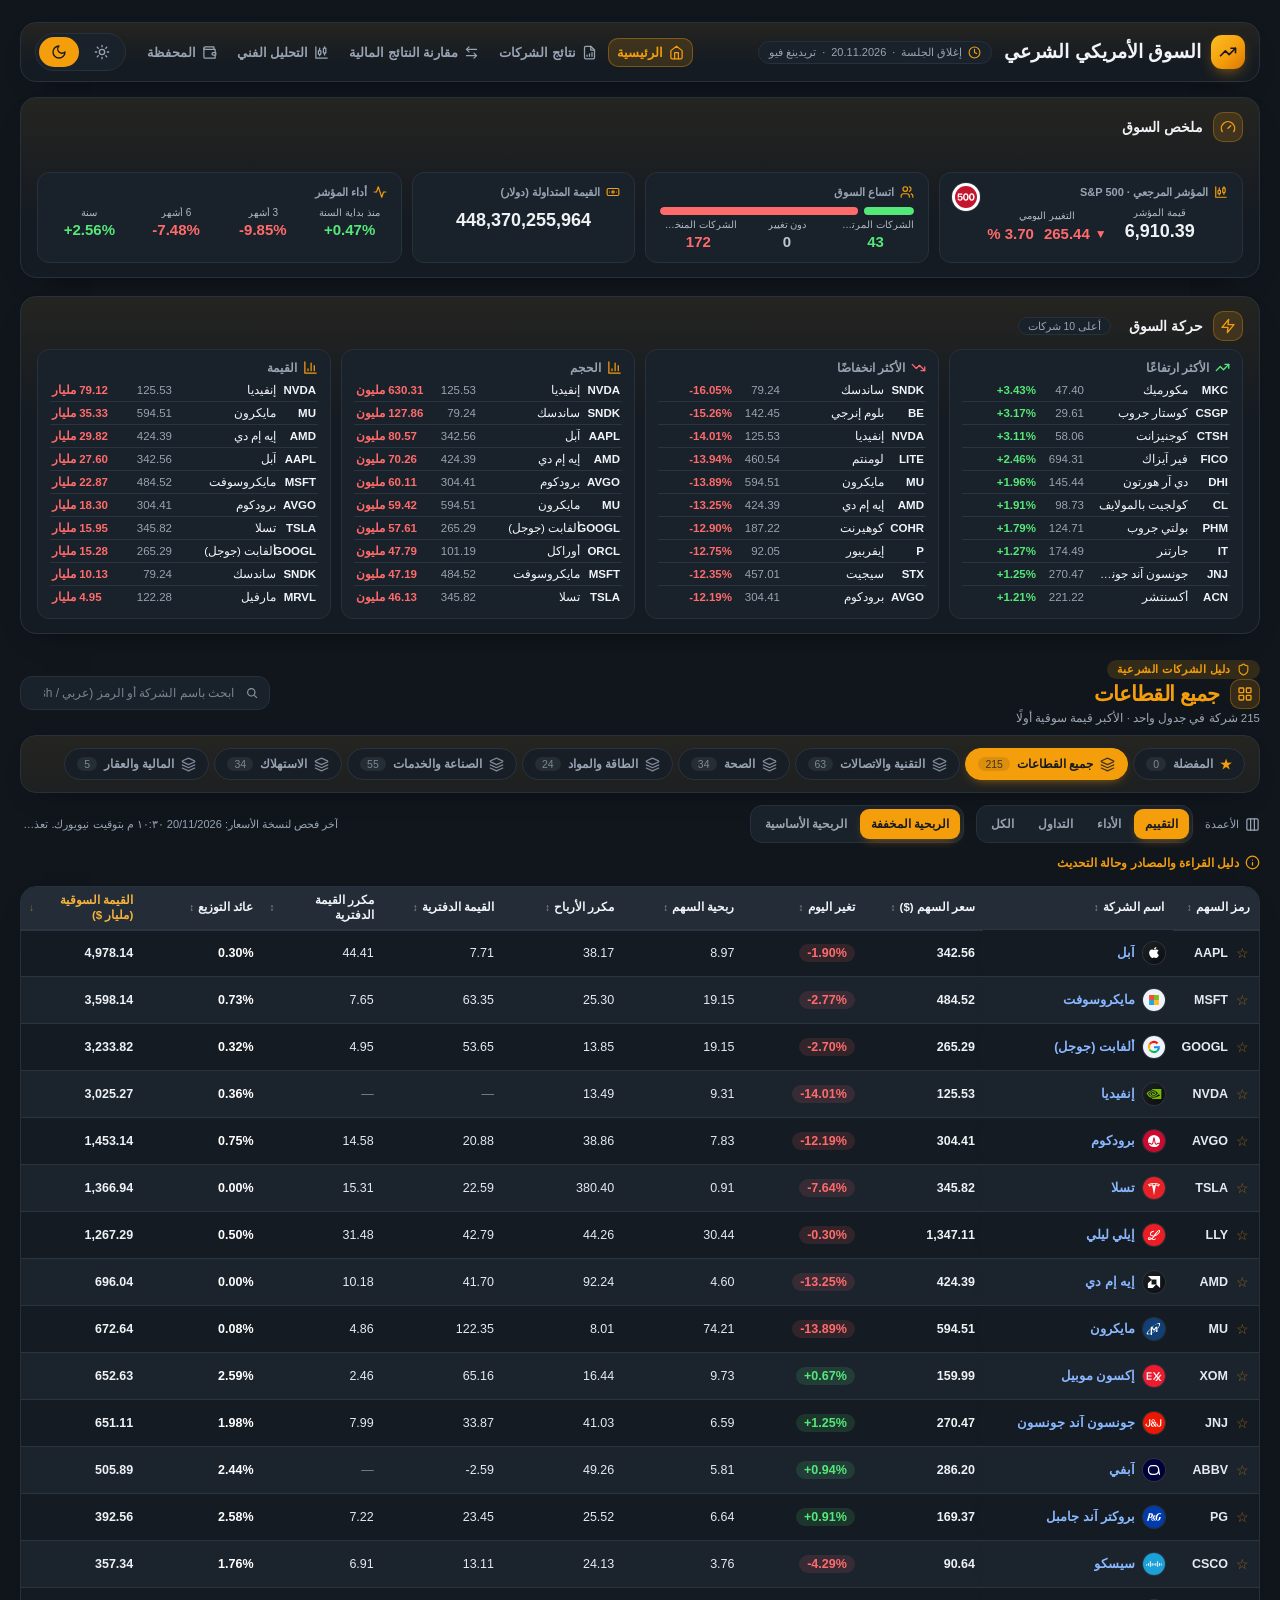
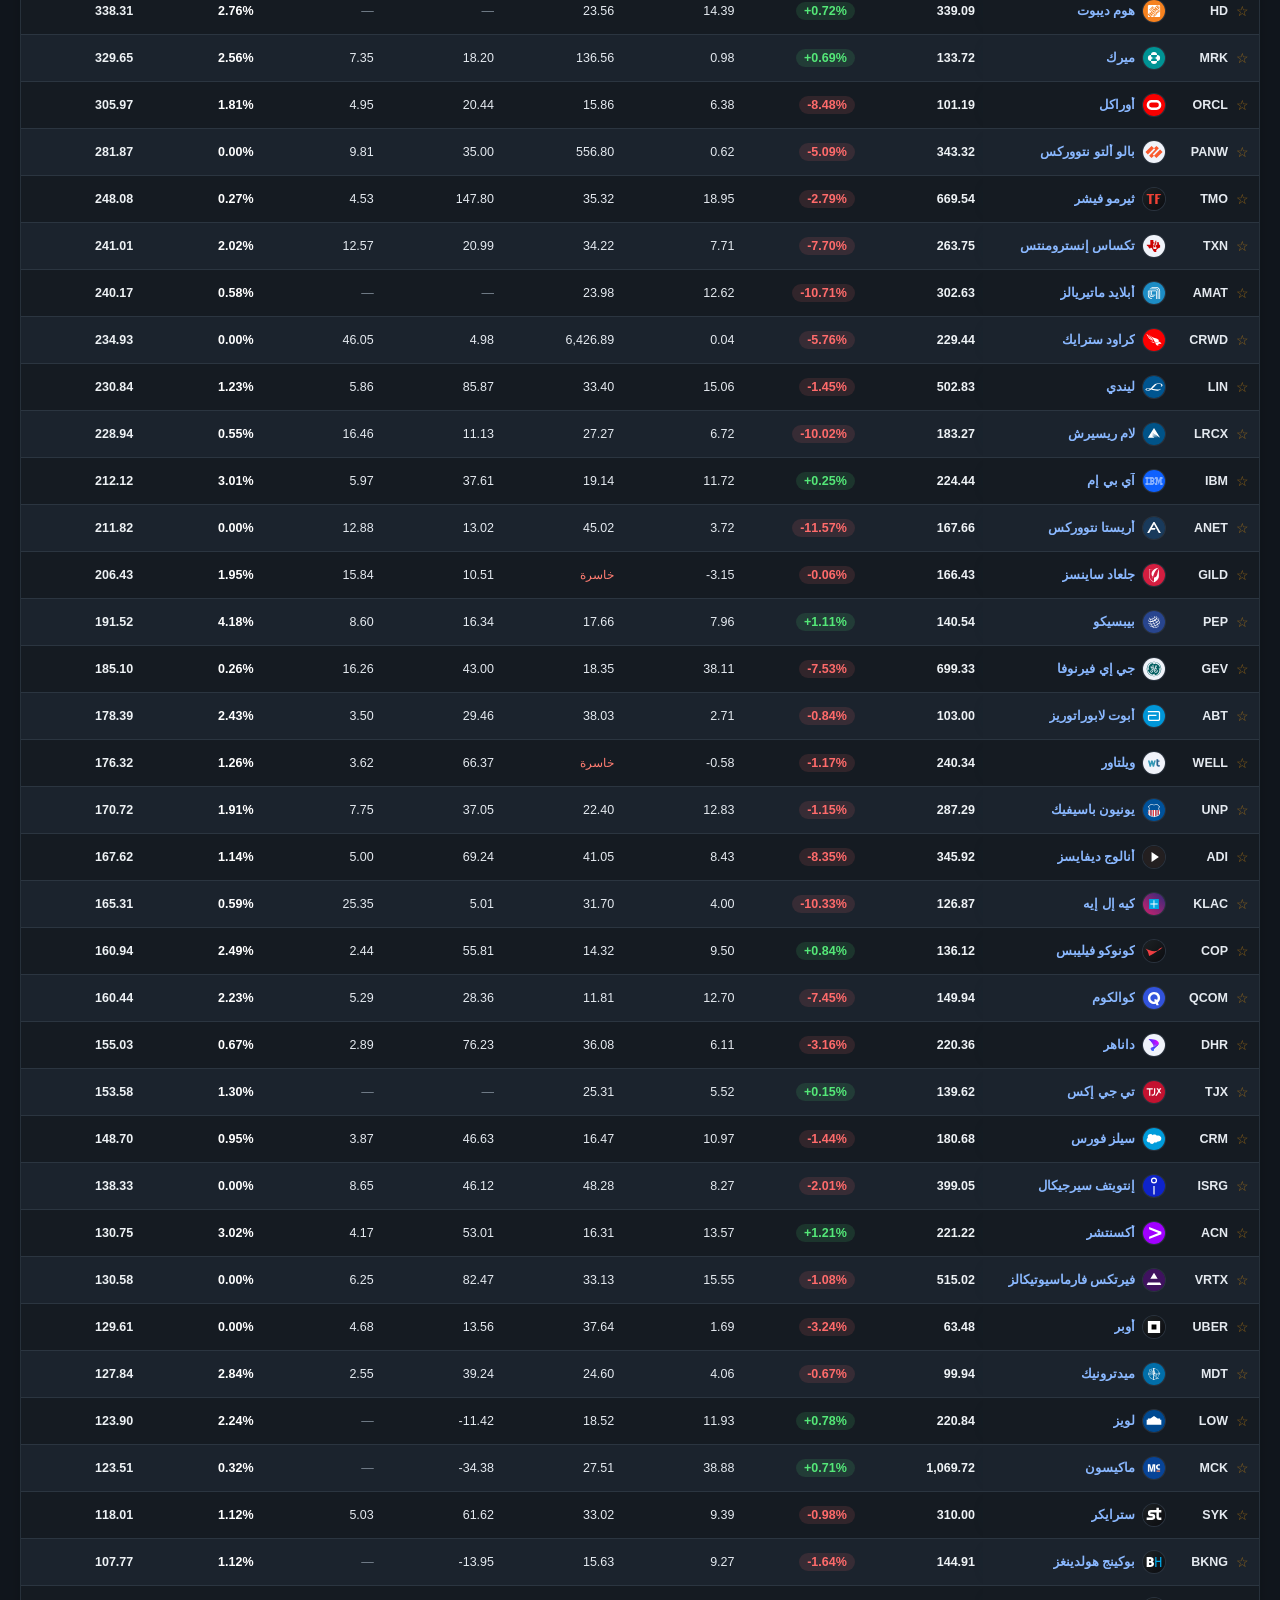
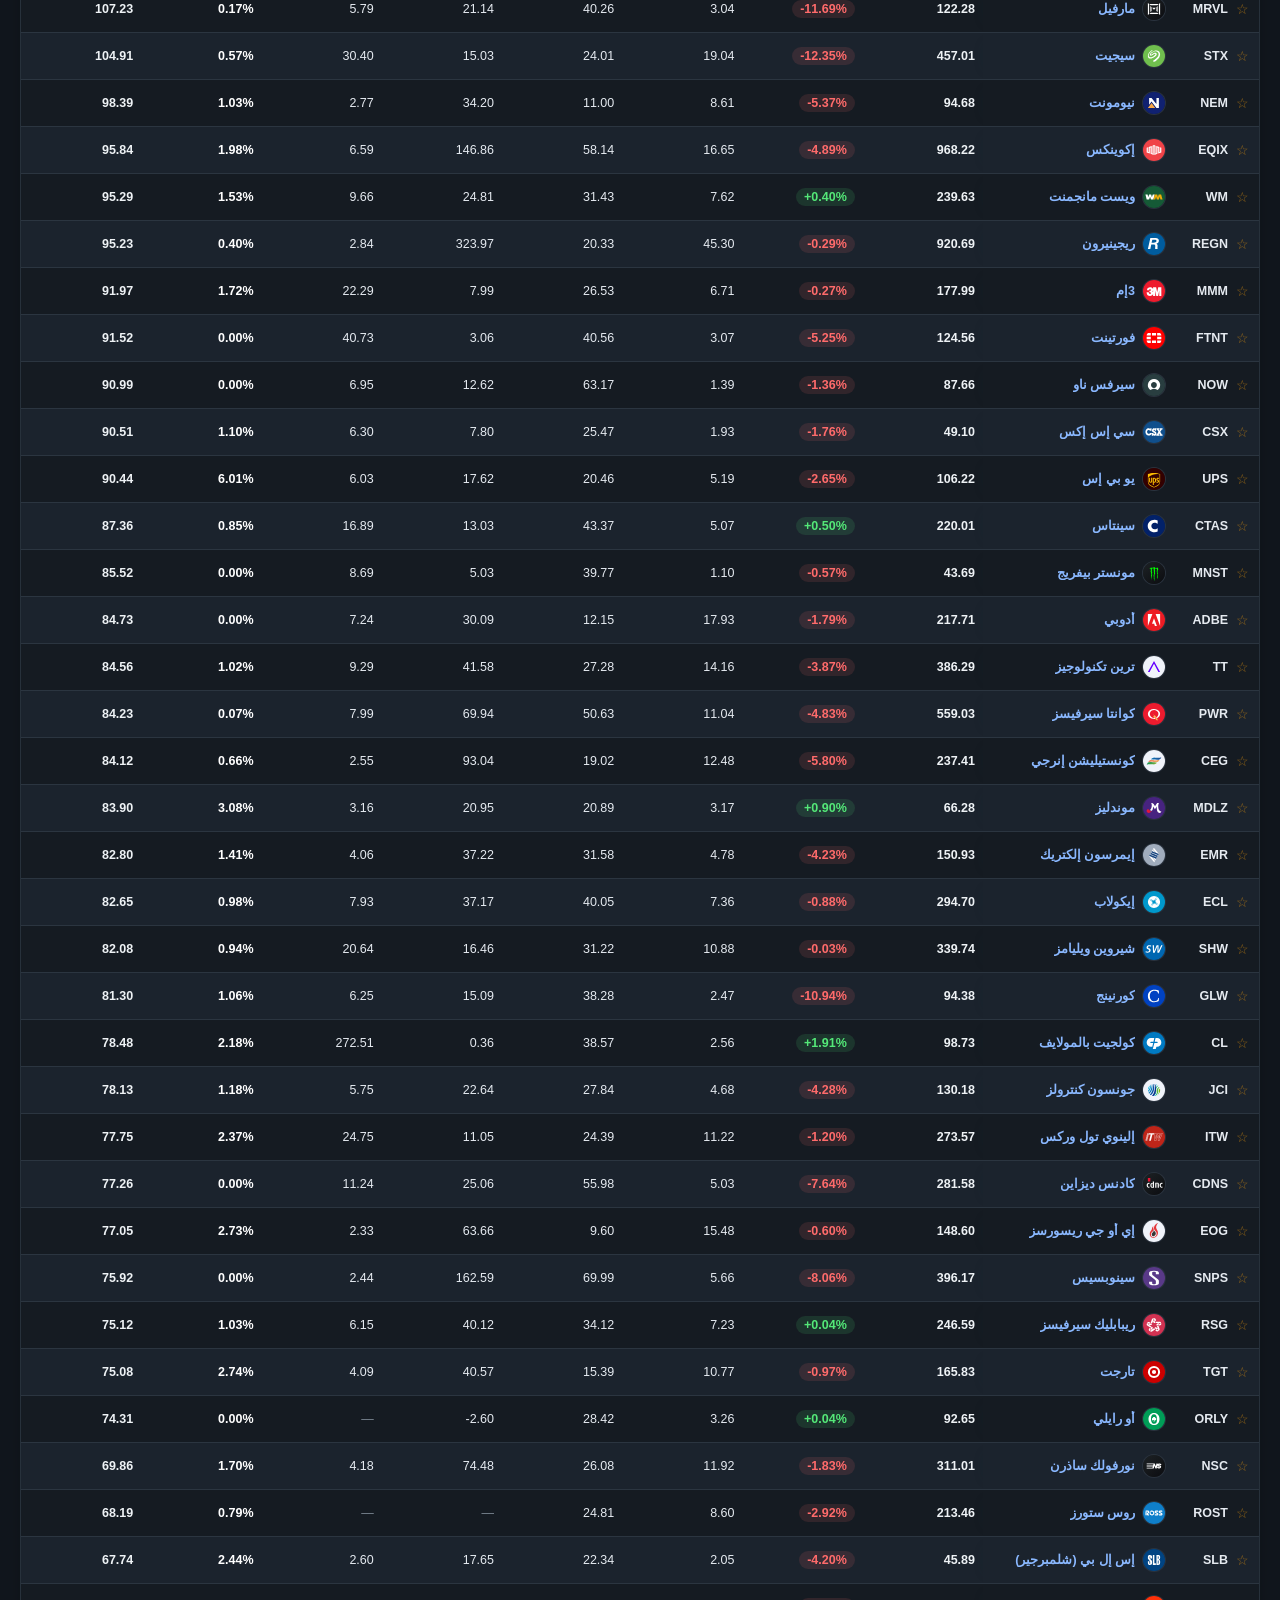
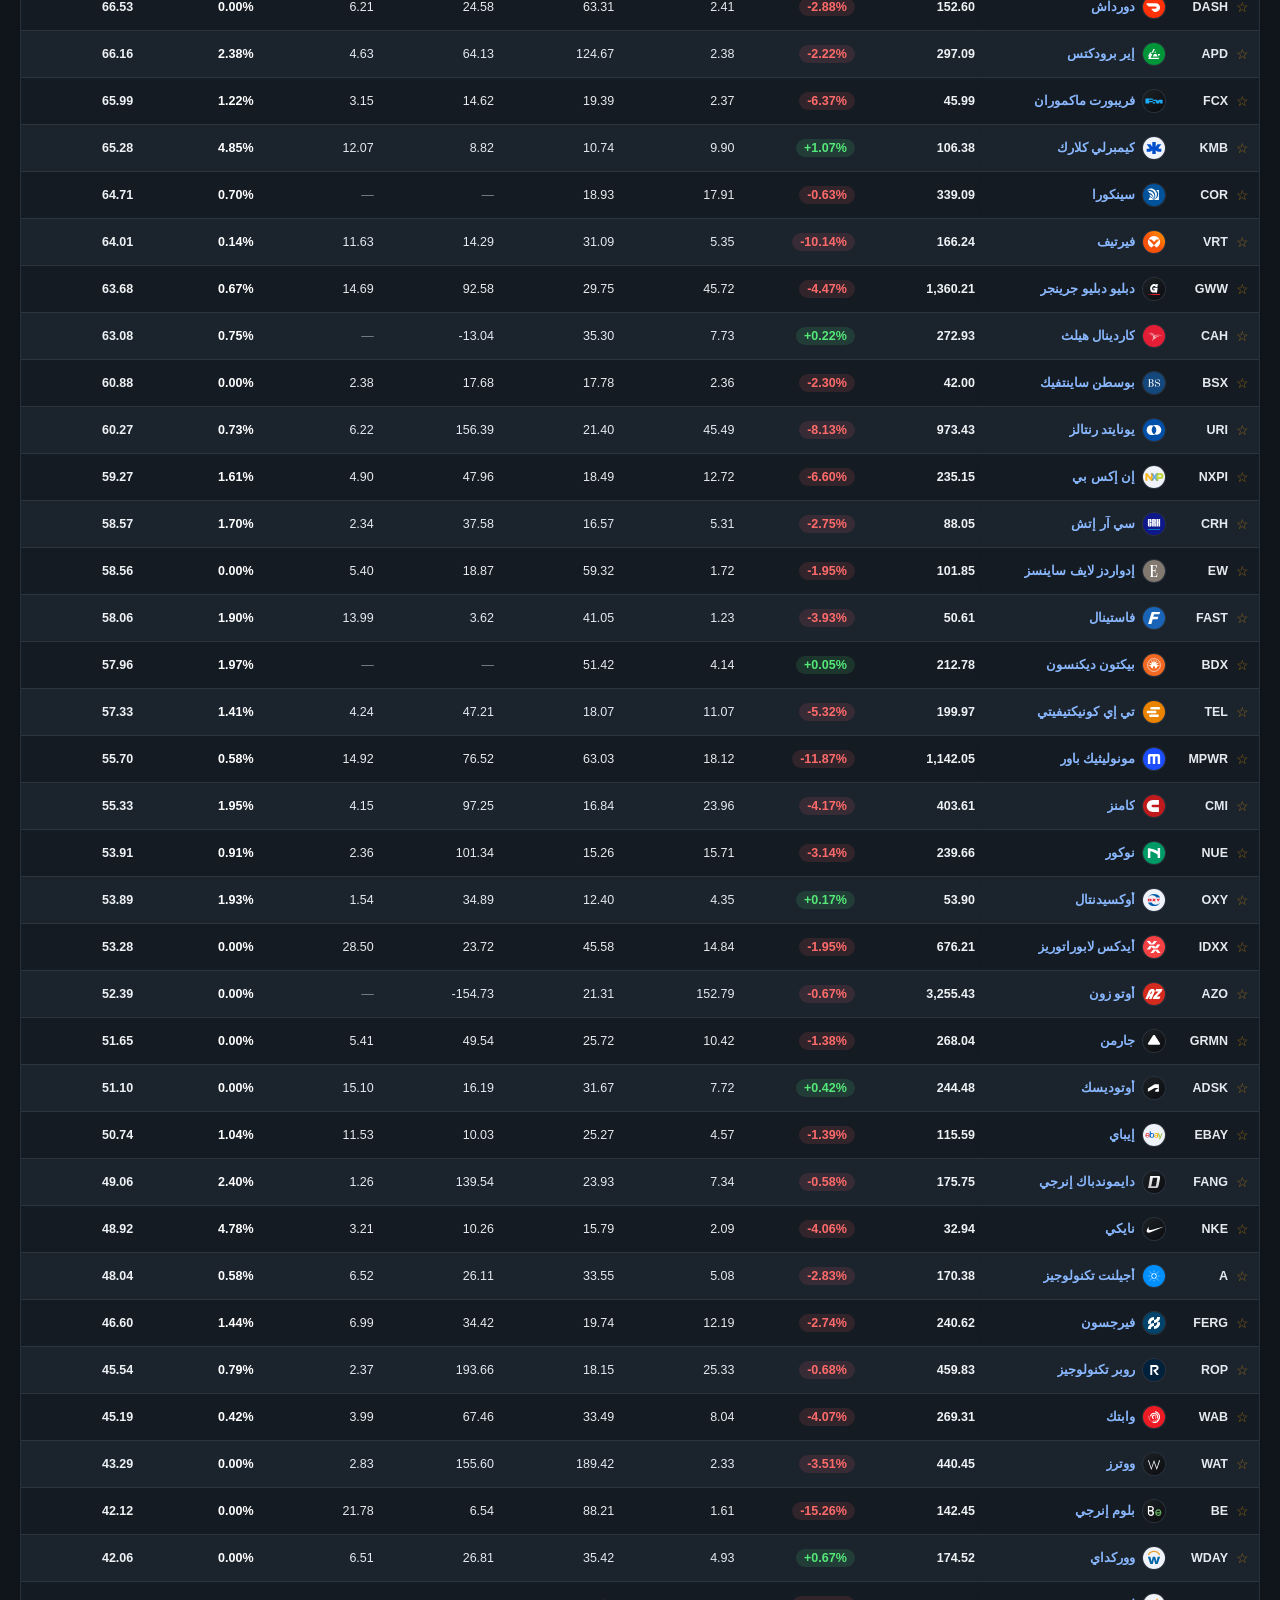
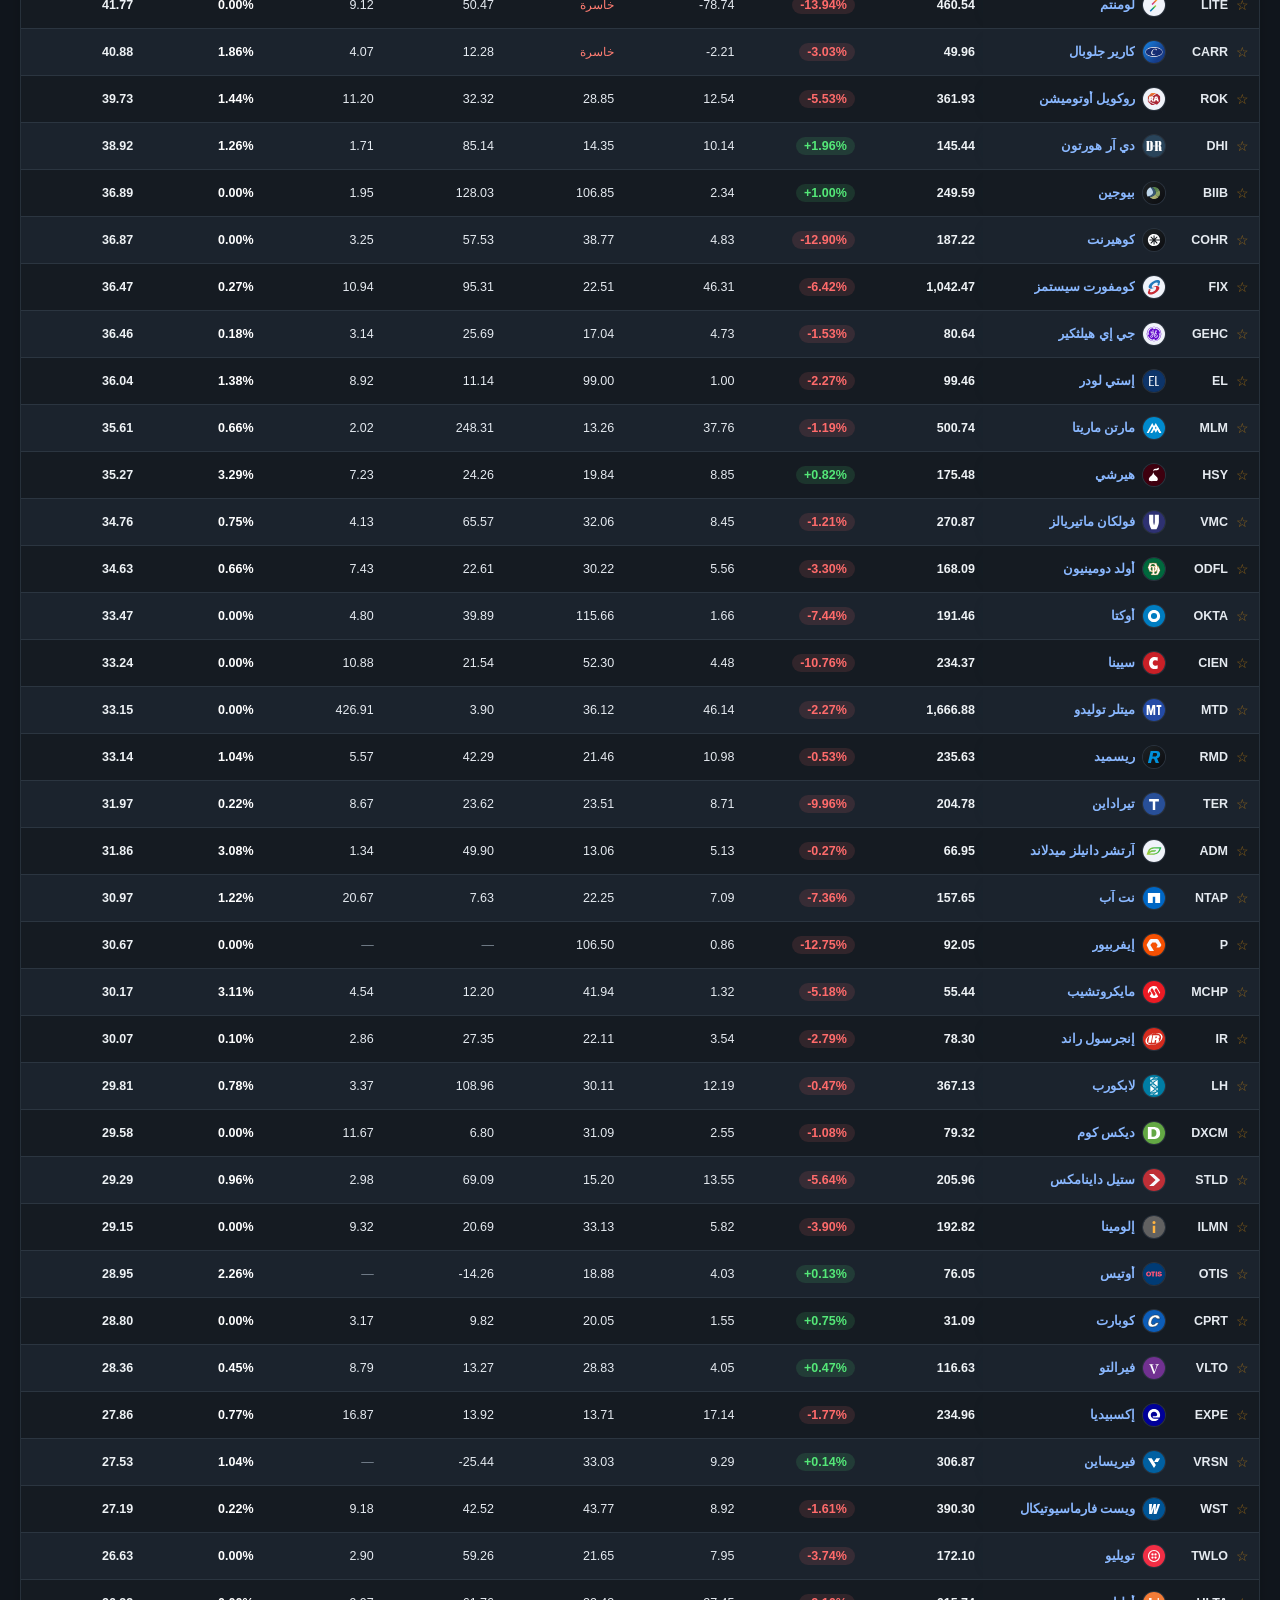
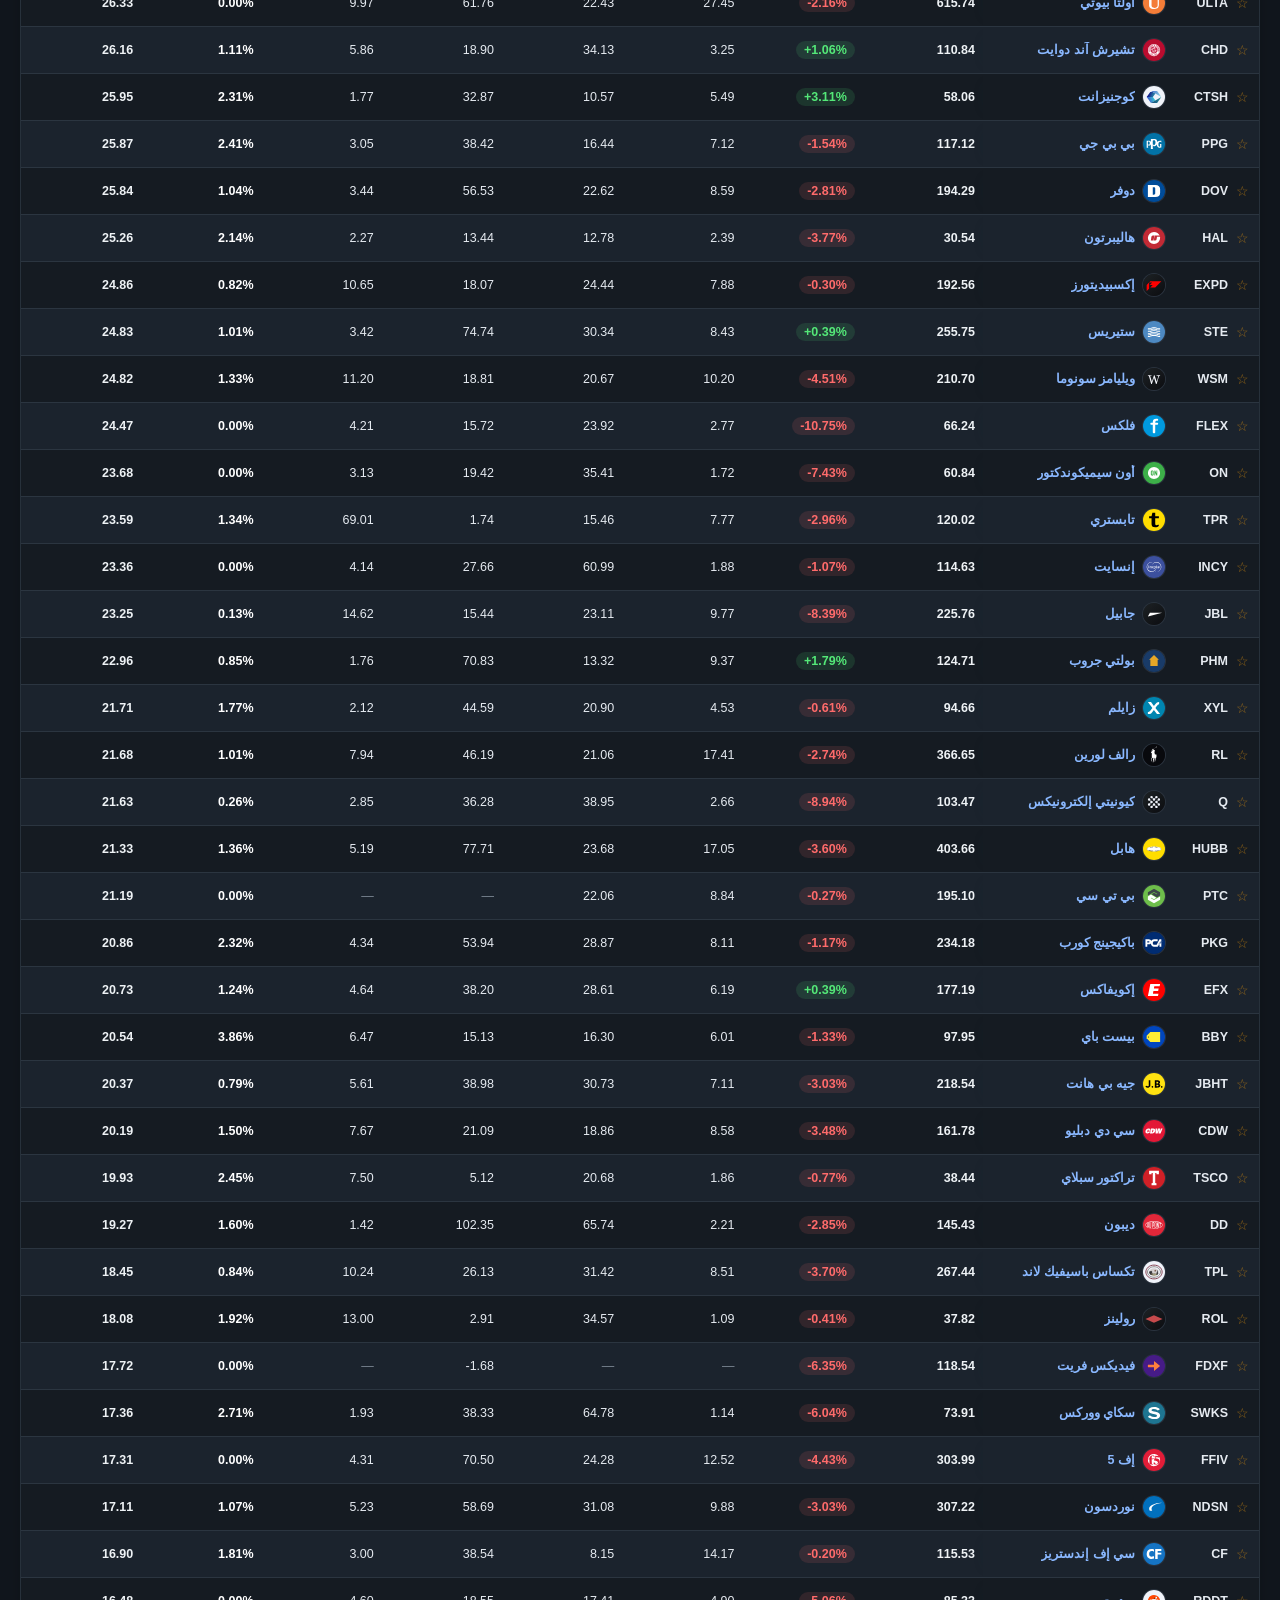
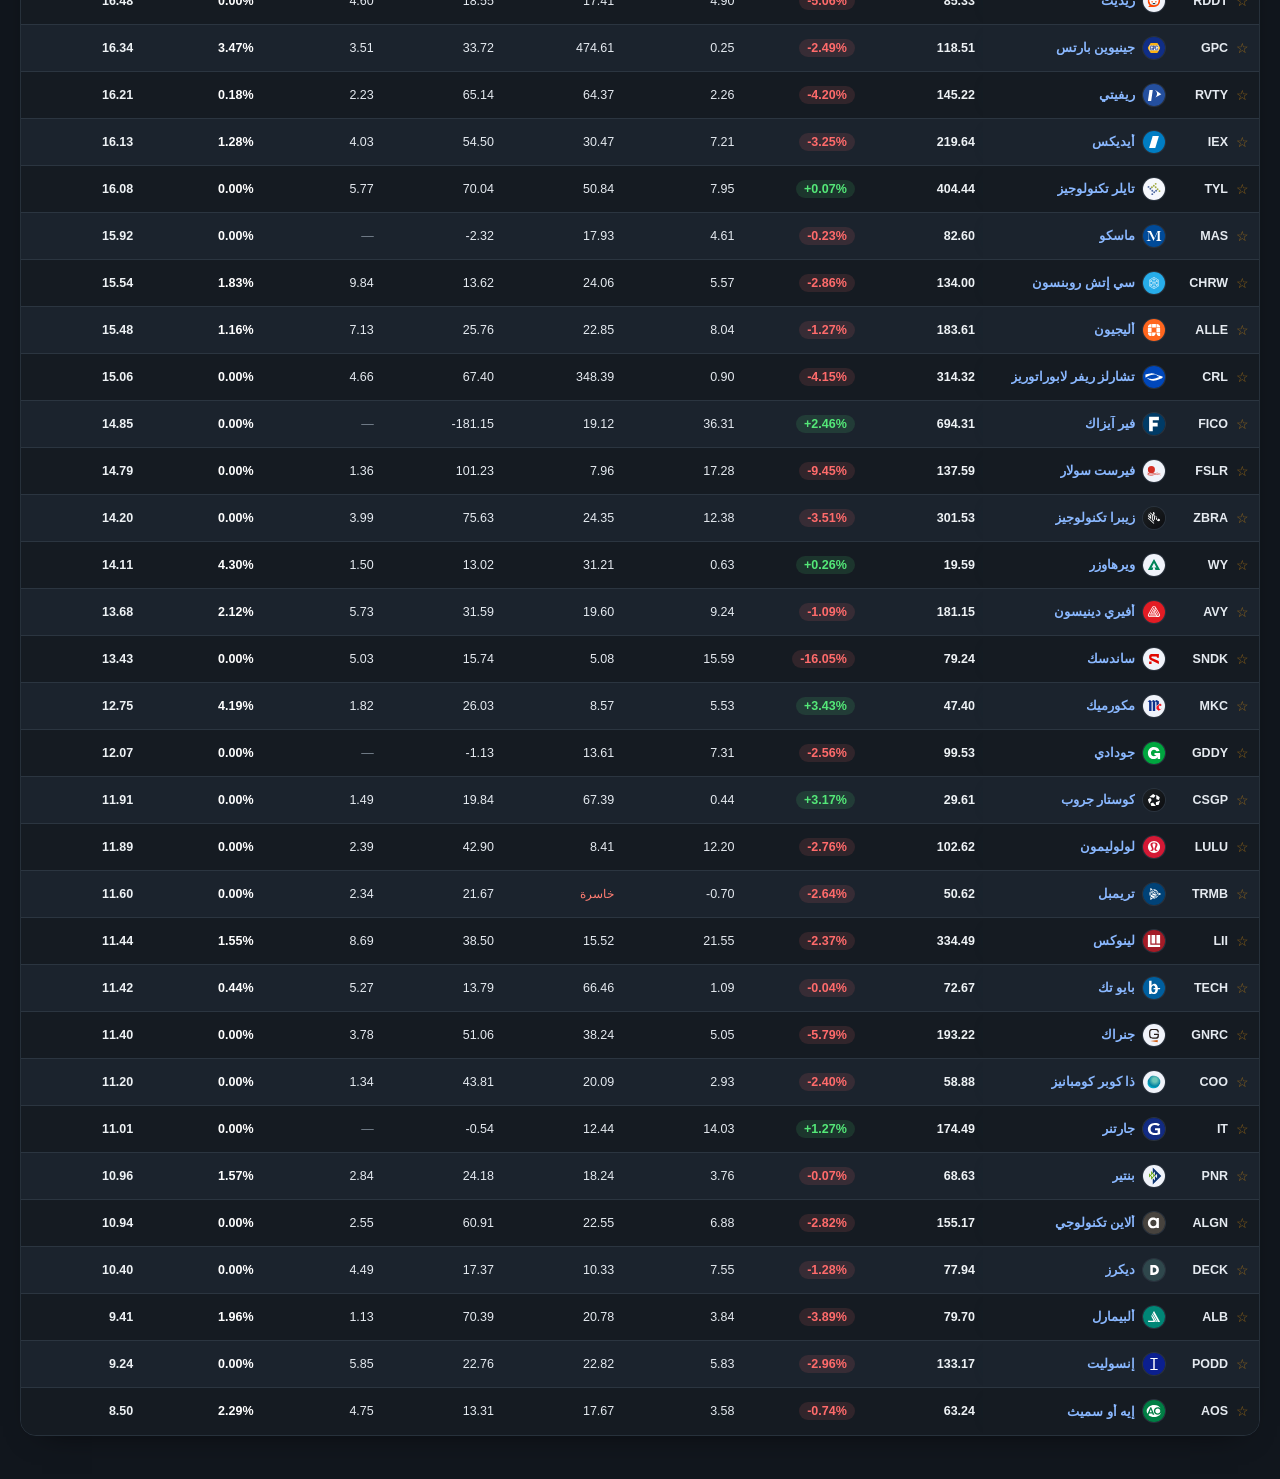
==== commit 19f7eb63: "تصميم البطاقات والأيقونات (مستوحى من el7.ai) لكل الصفحات ملف el7-theme.css واحد يُحمَّل بعد mobile.c" ====
--- a/index.html
+++ b/index.html
@@ -12,7 +12,8 @@
   <link rel="stylesheet" href="theme.css?v=1">
   <link rel="stylesheet" href="layout.css?v=1">
   <link rel="stylesheet" href="mobile.css?v=1">
-  <link rel="icon" href="favicon.svg" type="image/svg+xml">
+  <link rel="stylesheet" href="el7-theme.css?v=1">
+  <link rel="icon" href="favicon.ico" sizes="any"><link rel="icon" type="image/png" sizes="32x32" href="favicon-32.png"><link rel="icon" type="image/png" sizes="16x16" href="favicon-16.png"><link rel="apple-touch-icon" href="apple-touch-icon.png">
   <link rel="manifest" href="site.webmanifest">
 </head>
 <body>
--- a/el7-theme.css
+++ b/el7-theme.css
@@ -0,0 +1,518 @@
+/* ============================================================
+   تصميم البطاقات والأيقونات (مستوحى من el7.ai) لكل صفحات الموقع
+   - طبقة CSS فقط فوق التنسيقات الحالية: لا تغيّر HTML ولا JS، وتعتمد ألوان الثيم
+     (--pf-gold, --pf-bg, --pf-line ...) فتعمل في المظهرين الداكن والفاتح.
+   - تُحمَّل في كل صفحة بعد mobile.css. لإلغائها احذف سطر el7-theme.css من الصفحات.
+   ============================================================ */
+
+:root{
+  /* نفس قيم company-profile.css، لتعمل الألوان في الصفحات التي لا تحمّله (الرئيسية والمقارنة) */
+  --pf-bg:#151b22;--pf-bg2:#1b232d;--pf-line:#27313b;--pf-ink:#eef2f5;--pf-muted:#9da7b2;--pf-gold:#f59e0b;--pf-gold-soft:#f59e0b26;--pf-track:#2b3540;
+  --e7-r:16px;            /* زوايا البطاقات */
+  --e7-r-sm:12px;         /* زوايا البلاطات الداخلية */
+  --e7-tile:#19212a;      /* خلفية البلاطة */
+  --e7-tile-hover:#1f2934;
+  --e7-on-gold:#15191f;
+  --e7-shadow:0 12px 32px -22px rgba(0,0,0,.9);
+  --e7-glow:color-mix(in srgb,var(--pf-gold) 7%,transparent);
+
+  /* الأيقونات (Lucide، رخصة ISC) — تُرسم بـ mask فتأخذ لون النص */
+  --i-logo:url("data:image/svg+xml,%3Csvg xmlns='http://www.w3.org/2000/svg' viewBox='0 0 24 24' fill='none' stroke='black' stroke-width='2.2' stroke-linecap='round' stroke-linejoin='round'%3E%3Cpath d='m22 7-8.5 8.5-5-5L2 17'/%3E%3Cpath d='M16 7h6v6'/%3E%3C/svg%3E");
+  --i-home:url("data:image/svg+xml,%3Csvg xmlns='http://www.w3.org/2000/svg' viewBox='0 0 24 24' fill='none' stroke='black' stroke-width='2' stroke-linecap='round' stroke-linejoin='round'%3E%3Cpath d='m3 9 9-7 9 7v11a2 2 0 0 1-2 2H5a2 2 0 0 1-2-2z'/%3E%3Cpath d='M9 22V12h6v10'/%3E%3C/svg%3E");
+  --i-results:url("data:image/svg+xml,%3Csvg xmlns='http://www.w3.org/2000/svg' viewBox='0 0 24 24' fill='none' stroke='black' stroke-width='2' stroke-linecap='round' stroke-linejoin='round'%3E%3Cpath d='M14 2H6a2 2 0 0 0-2 2v16a2 2 0 0 0 2 2h12a2 2 0 0 0 2-2V8z'/%3E%3Cpath d='M14 2v6h6'/%3E%3Cpath d='M8 18v-2M12 18v-4M16 18v-6'/%3E%3C/svg%3E");
+  --i-compare:url("data:image/svg+xml,%3Csvg xmlns='http://www.w3.org/2000/svg' viewBox='0 0 24 24' fill='none' stroke='black' stroke-width='2' stroke-linecap='round' stroke-linejoin='round'%3E%3Cpath d='M8 3 4 7l4 4'/%3E%3Cpath d='M4 7h16'/%3E%3Cpath d='m16 21 4-4-4-4'/%3E%3Cpath d='M20 17H4'/%3E%3C/svg%3E");
+  --i-candles:url("data:image/svg+xml,%3Csvg xmlns='http://www.w3.org/2000/svg' viewBox='0 0 24 24' fill='none' stroke='black' stroke-width='2' stroke-linecap='round' stroke-linejoin='round'%3E%3Cpath d='M9 5v4'/%3E%3Crect width='4' height='6' x='7' y='9' rx='1'/%3E%3Cpath d='M9 15v2'/%3E%3Cpath d='M17 3v2'/%3E%3Crect width='4' height='8' x='15' y='5' rx='1'/%3E%3Cpath d='M17 13v3'/%3E%3Cpath d='M3 3v18h18'/%3E%3C/svg%3E");
+  --i-wallet:url("data:image/svg+xml,%3Csvg xmlns='http://www.w3.org/2000/svg' viewBox='0 0 24 24' fill='none' stroke='black' stroke-width='2' stroke-linecap='round' stroke-linejoin='round'%3E%3Cpath d='M21 12V7H5a2 2 0 0 1 0-4h14v4'/%3E%3Cpath d='M3 5v14a2 2 0 0 0 2 2h16v-5'/%3E%3Cpath d='M18 12a2 2 0 0 0 0 4h4v-4Z'/%3E%3C/svg%3E");
+  --i-sun:url("data:image/svg+xml,%3Csvg xmlns='http://www.w3.org/2000/svg' viewBox='0 0 24 24' fill='none' stroke='black' stroke-width='2' stroke-linecap='round' stroke-linejoin='round'%3E%3Ccircle cx='12' cy='12' r='4'/%3E%3Cpath d='M12 2v2M12 20v2M4.93 4.93l1.41 1.41M17.66 17.66l1.41 1.41M2 12h2M20 12h2M6.34 17.66l-1.41 1.41M19.07 4.93l-1.41 1.41'/%3E%3C/svg%3E");
+  --i-moon:url("data:image/svg+xml,%3Csvg xmlns='http://www.w3.org/2000/svg' viewBox='0 0 24 24' fill='none' stroke='black' stroke-width='2' stroke-linecap='round' stroke-linejoin='round'%3E%3Cpath d='M12 3a6 6 0 0 0 9 9 9 9 0 1 1-9-9Z'/%3E%3C/svg%3E");
+  --i-chevron:url("data:image/svg+xml,%3Csvg xmlns='http://www.w3.org/2000/svg' viewBox='0 0 24 24' fill='none' stroke='black' stroke-width='2.4' stroke-linecap='round' stroke-linejoin='round'%3E%3Cpath d='m15 18-6-6 6-6'/%3E%3C/svg%3E");
+  --i-building:url("data:image/svg+xml,%3Csvg xmlns='http://www.w3.org/2000/svg' viewBox='0 0 24 24' fill='none' stroke='black' stroke-width='2' stroke-linecap='round' stroke-linejoin='round'%3E%3Cpath d='M6 22V4a2 2 0 0 1 2-2h8a2 2 0 0 1 2 2v18Z'/%3E%3Cpath d='M6 12H4a2 2 0 0 0-2 2v6a2 2 0 0 0 2 2h2'/%3E%3Cpath d='M18 9h2a2 2 0 0 1 2 2v9a2 2 0 0 1-2 2h-2'/%3E%3Cpath d='M10 6h4M10 10h4M10 14h4M10 18h4'/%3E%3C/svg%3E");
+  --i-calendar:url("data:image/svg+xml,%3Csvg xmlns='http://www.w3.org/2000/svg' viewBox='0 0 24 24' fill='none' stroke='black' stroke-width='2' stroke-linecap='round' stroke-linejoin='round'%3E%3Crect width='18' height='18' x='3' y='4' rx='2'/%3E%3Cpath d='M16 2v4M8 2v4M3 10h18'/%3E%3C/svg%3E");
+  --i-flag:url("data:image/svg+xml,%3Csvg xmlns='http://www.w3.org/2000/svg' viewBox='0 0 24 24' fill='none' stroke='black' stroke-width='2' stroke-linecap='round' stroke-linejoin='round'%3E%3Cpath d='M4 15s1-1 4-1 5 2 8 2 4-1 4-1V3s-1 1-4 1-5-2-8-2-4 1-4 1z'/%3E%3Cpath d='M4 22v-7'/%3E%3C/svg%3E");
+  --i-hourglass:url("data:image/svg+xml,%3Csvg xmlns='http://www.w3.org/2000/svg' viewBox='0 0 24 24' fill='none' stroke='black' stroke-width='2' stroke-linecap='round' stroke-linejoin='round'%3E%3Cpath d='M5 22h14M5 2h14'/%3E%3Cpath d='M17 22v-4.17a2 2 0 0 0-.59-1.42L12 12l-4.41 4.41A2 2 0 0 0 7 17.83V22'/%3E%3Cpath d='M7 2v4.17a2 2 0 0 0 .59 1.42L12 12l4.41-4.41A2 2 0 0 0 17 6.17V2'/%3E%3C/svg%3E");
+  --i-briefcase:url("data:image/svg+xml,%3Csvg xmlns='http://www.w3.org/2000/svg' viewBox='0 0 24 24' fill='none' stroke='black' stroke-width='2' stroke-linecap='round' stroke-linejoin='round'%3E%3Crect width='20' height='14' x='2' y='7' rx='2'/%3E%3Cpath d='M16 21V5a2 2 0 0 0-2-2h-4a2 2 0 0 0-2 2v16'/%3E%3C/svg%3E");
+  --i-clock:url("data:image/svg+xml,%3Csvg xmlns='http://www.w3.org/2000/svg' viewBox='0 0 24 24' fill='none' stroke='black' stroke-width='2' stroke-linecap='round' stroke-linejoin='round'%3E%3Ccircle cx='12' cy='12' r='10'/%3E%3Cpath d='M12 6v6l4 2'/%3E%3C/svg%3E");
+  --i-dollar:url("data:image/svg+xml,%3Csvg xmlns='http://www.w3.org/2000/svg' viewBox='0 0 24 24' fill='none' stroke='black' stroke-width='2' stroke-linecap='round' stroke-linejoin='round'%3E%3Cpath d='M12 2v20'/%3E%3Cpath d='M17 5H9.5a3.5 3.5 0 0 0 0 7h5a3.5 3.5 0 0 1 0 7H6'/%3E%3C/svg%3E");
+  --i-trend:url("data:image/svg+xml,%3Csvg xmlns='http://www.w3.org/2000/svg' viewBox='0 0 24 24' fill='none' stroke='black' stroke-width='2' stroke-linecap='round' stroke-linejoin='round'%3E%3Cpath d='M22 12h-4l-3 9L9 3l-3 9H2'/%3E%3C/svg%3E");
+  --i-coins:url("data:image/svg+xml,%3Csvg xmlns='http://www.w3.org/2000/svg' viewBox='0 0 24 24' fill='none' stroke='black' stroke-width='2' stroke-linecap='round' stroke-linejoin='round'%3E%3Ccircle cx='8' cy='8' r='6'/%3E%3Cpath d='M18.09 10.37A6 6 0 1 1 10.34 18'/%3E%3Cpath d='M7 6h1v4'/%3E%3Cpath d='m16.71 13.88.7.71-2.82 2.82'/%3E%3C/svg%3E");
+  --i-scale:url("data:image/svg+xml,%3Csvg xmlns='http://www.w3.org/2000/svg' viewBox='0 0 24 24' fill='none' stroke='black' stroke-width='2' stroke-linecap='round' stroke-linejoin='round'%3E%3Cpath d='m16 16 3-8 3 8c-.87.65-1.92 1-3 1s-2.13-.35-3-1Z'/%3E%3Cpath d='m2 16 3-8 3 8c-.87.65-1.92 1-3 1s-2.13-.35-3-1Z'/%3E%3Cpath d='M7 21h10M12 3v18M3 7h2c2 0 5-1 7-2 2 1 5 2 7 2h2'/%3E%3C/svg%3E");
+  --i-book:url("data:image/svg+xml,%3Csvg xmlns='http://www.w3.org/2000/svg' viewBox='0 0 24 24' fill='none' stroke='black' stroke-width='2' stroke-linecap='round' stroke-linejoin='round'%3E%3Cpath d='M2 3h6a4 4 0 0 1 4 4v14a3 3 0 0 0-3-3H2z'/%3E%3Cpath d='M22 3h-6a4 4 0 0 0-4 4v14a3 3 0 0 1 3-3h7z'/%3E%3C/svg%3E");
+  --i-percent:url("data:image/svg+xml,%3Csvg xmlns='http://www.w3.org/2000/svg' viewBox='0 0 24 24' fill='none' stroke='black' stroke-width='2' stroke-linecap='round' stroke-linejoin='round'%3E%3Cpath d='M19 5 5 19'/%3E%3Ccircle cx='6.5' cy='6.5' r='2.5'/%3E%3Ccircle cx='17.5' cy='17.5' r='2.5'/%3E%3C/svg%3E");
+  --i-gauge:url("data:image/svg+xml,%3Csvg xmlns='http://www.w3.org/2000/svg' viewBox='0 0 24 24' fill='none' stroke='black' stroke-width='2' stroke-linecap='round' stroke-linejoin='round'%3E%3Cpath d='m12 14 4-4'/%3E%3Cpath d='M3.34 19a10 10 0 1 1 17.32 0'/%3E%3C/svg%3E");
+  --i-table:url("data:image/svg+xml,%3Csvg xmlns='http://www.w3.org/2000/svg' viewBox='0 0 24 24' fill='none' stroke='black' stroke-width='2' stroke-linecap='round' stroke-linejoin='round'%3E%3Crect width='18' height='18' x='3' y='3' rx='2'/%3E%3Cpath d='M3 9h18M3 15h18M9 3v18'/%3E%3C/svg%3E");
+  --i-bars:url("data:image/svg+xml,%3Csvg xmlns='http://www.w3.org/2000/svg' viewBox='0 0 24 24' fill='none' stroke='black' stroke-width='2' stroke-linecap='round' stroke-linejoin='round'%3E%3Cpath d='M3 3v18h18'/%3E%3Cpath d='M18 17V9M13 17V5M8 17v-3'/%3E%3C/svg%3E");
+  --i-pie:url("data:image/svg+xml,%3Csvg xmlns='http://www.w3.org/2000/svg' viewBox='0 0 24 24' fill='none' stroke='black' stroke-width='2' stroke-linecap='round' stroke-linejoin='round'%3E%3Cpath d='M21.21 15.89A10 10 0 1 1 8 2.83'/%3E%3Cpath d='M22 12A10 10 0 0 0 12 2v10z'/%3E%3C/svg%3E");
+  --i-cash:url("data:image/svg+xml,%3Csvg xmlns='http://www.w3.org/2000/svg' viewBox='0 0 24 24' fill='none' stroke='black' stroke-width='2' stroke-linecap='round' stroke-linejoin='round'%3E%3Crect width='20' height='12' x='2' y='6' rx='2'/%3E%3Ccircle cx='12' cy='12' r='2'/%3E%3Cpath d='M6 12h.01M18 12h.01'/%3E%3C/svg%3E");
+  --i-shield:url("data:image/svg+xml,%3Csvg xmlns='http://www.w3.org/2000/svg' viewBox='0 0 24 24' fill='none' stroke='black' stroke-width='2' stroke-linecap='round' stroke-linejoin='round'%3E%3Cpath d='M20 13c0 5-3.5 7.5-7.66 8.95a1 1 0 0 1-.67-.01C7.5 20.5 4 18 4 13V6a1 1 0 0 1 1-1c2 0 4.5-1.2 6.24-2.72a1.17 1.17 0 0 1 1.52 0C14.51 3.81 17 5 19 5a1 1 0 0 1 1 1z'/%3E%3C/svg%3E");
+  --i-plus:url("data:image/svg+xml,%3Csvg xmlns='http://www.w3.org/2000/svg' viewBox='0 0 24 24' fill='none' stroke='black' stroke-width='2.4' stroke-linecap='round' stroke-linejoin='round'%3E%3Ccircle cx='12' cy='12' r='10'/%3E%3Cpath d='M8 12h8M12 8v8'/%3E%3C/svg%3E");
+  --i-minus:url("data:image/svg+xml,%3Csvg xmlns='http://www.w3.org/2000/svg' viewBox='0 0 24 24' fill='none' stroke='black' stroke-width='2.4' stroke-linecap='round' stroke-linejoin='round'%3E%3Ccircle cx='12' cy='12' r='10'/%3E%3Cpath d='M8 12h8'/%3E%3C/svg%3E");
+  --i-sliders:url("data:image/svg+xml,%3Csvg xmlns='http://www.w3.org/2000/svg' viewBox='0 0 24 24' fill='none' stroke='black' stroke-width='2' stroke-linecap='round' stroke-linejoin='round'%3E%3Cpath d='M21 4h-7M10 4H3M21 12h-9M8 12H3M21 20h-5M12 20H3M14 2v4M8 10v4M16 18v4'/%3E%3C/svg%3E");
+  --i-layers:url("data:image/svg+xml,%3Csvg xmlns='http://www.w3.org/2000/svg' viewBox='0 0 24 24' fill='none' stroke='black' stroke-width='2' stroke-linecap='round' stroke-linejoin='round'%3E%3Cpath d='m12.83 2.18a2 2 0 0 0-1.66 0L2.6 6.08a1 1 0 0 0 0 1.83l8.58 3.91a2 2 0 0 0 1.66 0l8.58-3.9a1 1 0 0 0 0-1.83Z'/%3E%3Cpath d='m22 17.65-9.17 4.16a2 2 0 0 1-1.66 0L2 17.65'/%3E%3Cpath d='m22 12.65-9.17 4.16a2 2 0 0 1-1.66 0L2 12.65'/%3E%3C/svg%3E");
+  --i-info:url("data:image/svg+xml,%3Csvg xmlns='http://www.w3.org/2000/svg' viewBox='0 0 24 24' fill='none' stroke='black' stroke-width='2' stroke-linecap='round' stroke-linejoin='round'%3E%3Ccircle cx='12' cy='12' r='10'/%3E%3Cpath d='M12 16v-4M12 8h.01'/%3E%3C/svg%3E");
+  --i-down:url("data:image/svg+xml,%3Csvg xmlns='http://www.w3.org/2000/svg' viewBox='0 0 24 24' fill='none' stroke='black' stroke-width='2' stroke-linecap='round' stroke-linejoin='round'%3E%3Cpath d='m22 17-8.5-8.5-5 5L2 7'/%3E%3Cpath d='M16 17h6v-6'/%3E%3C/svg%3E");
+  --i-list:url("data:image/svg+xml,%3Csvg xmlns='http://www.w3.org/2000/svg' viewBox='0 0 24 24' fill='none' stroke='black' stroke-width='2' stroke-linecap='round' stroke-linejoin='round'%3E%3Cpath d='M10 12h11M10 18h11M10 6h11M4 10h2M4 6h1v4M6 18H4c0-1 2-2 2-3s-1-1.5-2-1'/%3E%3C/svg%3E");
+  --i-link:url("data:image/svg+xml,%3Csvg xmlns='http://www.w3.org/2000/svg' viewBox='0 0 24 24' fill='none' stroke='black' stroke-width='2' stroke-linecap='round' stroke-linejoin='round'%3E%3Cpath d='M10 13a5 5 0 0 0 7.54.54l3-3a5 5 0 0 0-7.07-7.07l-1.72 1.71'/%3E%3Cpath d='M14 11a5 5 0 0 0-7.54-.54l-3 3a5 5 0 0 0 7.07 7.07l1.71-1.71'/%3E%3C/svg%3E");
+  --i-key:url("data:image/svg+xml,%3Csvg xmlns='http://www.w3.org/2000/svg' viewBox='0 0 24 24' fill='none' stroke='black' stroke-width='2' stroke-linecap='round' stroke-linejoin='round'%3E%3Ccircle cx='7.5' cy='15.5' r='5.5'/%3E%3Cpath d='m21 2-9.6 9.6M15.5 7.5l3 3L22 7l-3-3'/%3E%3C/svg%3E");
+  --i-eye:url("data:image/svg+xml,%3Csvg xmlns='http://www.w3.org/2000/svg' viewBox='0 0 24 24' fill='none' stroke='black' stroke-width='2' stroke-linecap='round' stroke-linejoin='round'%3E%3Cpath d='M2 12s3-7 10-7 10 7 10 7-3 7-10 7-10-7-10-7Z'/%3E%3Ccircle cx='12' cy='12' r='3'/%3E%3C/svg%3E");
+  --i-grid:url("data:image/svg+xml,%3Csvg xmlns='http://www.w3.org/2000/svg' viewBox='0 0 24 24' fill='none' stroke='black' stroke-width='2' stroke-linecap='round' stroke-linejoin='round'%3E%3Crect width='7' height='7' x='3' y='3' rx='1'/%3E%3Crect width='7' height='7' x='14' y='3' rx='1'/%3E%3Crect width='7' height='7' x='14' y='14' rx='1'/%3E%3Crect width='7' height='7' x='3' y='14' rx='1'/%3E%3C/svg%3E");
+  --i-columns:url("data:image/svg+xml,%3Csvg xmlns='http://www.w3.org/2000/svg' viewBox='0 0 24 24' fill='none' stroke='black' stroke-width='2' stroke-linecap='round' stroke-linejoin='round'%3E%3Crect width='18' height='18' x='3' y='3' rx='2'/%3E%3Cpath d='M9 3v18M15 3v18'/%3E%3C/svg%3E");
+  --i-zap:url("data:image/svg+xml,%3Csvg xmlns='http://www.w3.org/2000/svg' viewBox='0 0 24 24' fill='none' stroke='black' stroke-width='2' stroke-linecap='round' stroke-linejoin='round'%3E%3Cpath d='M13 2 3 14h9l-1 8 10-12h-9l1-8z'/%3E%3C/svg%3E");
+  --i-search:url("data:image/svg+xml,%3Csvg xmlns='http://www.w3.org/2000/svg' viewBox='0 0 24 24' fill='none' stroke='black' stroke-width='2' stroke-linecap='round' stroke-linejoin='round'%3E%3Ccircle cx='11' cy='11' r='7'/%3E%3Cpath d='m21 21-4.3-4.3'/%3E%3C/svg%3E");
+  --i-star:url("data:image/svg+xml,%3Csvg xmlns='http://www.w3.org/2000/svg' viewBox='0 0 24 24' fill='none' stroke='black' stroke-width='2' stroke-linecap='round' stroke-linejoin='round'%3E%3Cpath d='M11.5 2.3a.5.5 0 0 1 1 0l2.3 4.7a2 2 0 0 0 1.5 1.1l5.2.8a.5.5 0 0 1 .3.9l-3.8 3.6a2 2 0 0 0-.6 1.8l.9 5.2a.5.5 0 0 1-.8.5l-4.6-2.4a2 2 0 0 0-1.9 0l-4.6 2.4a.5.5 0 0 1-.8-.5l.9-5.2a2 2 0 0 0-.6-1.8L1.7 9.8a.5.5 0 0 1 .3-.9l5.2-.8a2 2 0 0 0 1.5-1.1z'/%3E%3C/svg%3E");
+  --i-users:url("data:image/svg+xml,%3Csvg xmlns='http://www.w3.org/2000/svg' viewBox='0 0 24 24' fill='none' stroke='black' stroke-width='2' stroke-linecap='round' stroke-linejoin='round'%3E%3Cpath d='M16 21v-2a4 4 0 0 0-4-4H6a4 4 0 0 0-4 4v2'/%3E%3Ccircle cx='9' cy='7' r='4'/%3E%3Cpath d='M22 21v-2a4 4 0 0 0-3-3.87M16 3.13a4 4 0 0 1 0 7.75'/%3E%3C/svg%3E");
+}
+:root[data-theme="light"]{
+  --pf-bg:#fff;--pf-bg2:#f7f9fb;--pf-line:#d4dce5;--pf-ink:#172d42;--pf-muted:#5e6e80;--pf-gold:#b86e00;--pf-gold-soft:#f59e0b1f;--pf-track:#e3e9ef;
+  --e7-tile:#f6f8fa;
+  --e7-tile-hover:#eef2f6;
+  --e7-shadow:0 10px 28px -22px rgba(23,45,66,.35);
+}
+
+/* أداة عامة: أيقونة بلون النص الحالي */
+.site-nav a::before,
+.theme-switch button::before,
+.bank-breadcrumb p > a:first-child::before,
+.bank-breadcrumb span[aria-hidden]::before,
+.cq-label::before,
+.key-figure dt::before,
+.period-group > span::before,
+.annual-table caption::before,
+.bank-period::before,
+#cq-tag::before,
+.pf-trade-btn::before,
+.bank-chart-control label::before{
+  content:"";display:inline-block;flex:none;width:15px;height:15px;vertical-align:-3px;
+  background:currentColor;
+  -webkit-mask:var(--ico) center/contain no-repeat;mask:var(--ico) center/contain no-repeat;
+}
+
+/* أداة عامة: عنوان قسم بأيقونة داخل مربع ذهبي شفاف (مثل عناوين el7) */
+.cp-head h3,.cq-head h3,.bank-charts-heading h3,.annual-margin-section > h3,.key-figures-title{
+  position:relative;display:flex;align-items:center;min-height:30px;padding-inline-start:40px;
+}
+.cp-head h3::before,.cq-head h3::before,.bank-charts-heading h3::before,.annual-margin-section > h3::before,.key-figures-title::before{
+  content:"";position:absolute;inset-inline-start:0;top:50%;width:30px;height:30px;margin-top:-15px;border-radius:10px;
+  background:var(--pf-gold-soft);box-shadow:inset 0 0 0 1px color-mix(in srgb,var(--pf-gold) 30%,transparent);
+}
+.cp-head h3::after,.cq-head h3::after,.bank-charts-heading h3::after,.annual-margin-section > h3::after,.key-figures-title::after{
+  content:"";position:absolute;inset-inline-start:7px;top:50%;width:16px;height:16px;margin-top:-8px;background:var(--pf-gold);
+  -webkit-mask:var(--ico) center/contain no-repeat;mask:var(--ico) center/contain no-repeat;
+}
+
+/* ---------------- الشريط العلوي ---------------- */
+html body .site-bar{
+  border-radius:var(--e7-r);padding:10px 14px;border-color:var(--pf-line);
+  background:linear-gradient(180deg,var(--e7-glow),transparent 70%),var(--pf-bg);box-shadow:var(--e7-shadow);
+}
+.site-bar .site-name{display:flex;align-items:center;gap:10px}
+.site-bar .site-name::before{
+  content:"";flex:none;width:34px;height:34px;border-radius:11px;
+  background:linear-gradient(135deg,#fbbf24,var(--pf-gold) 55%,#d97706);
+  box-shadow:0 6px 16px -6px color-mix(in srgb,var(--pf-gold) 70%,transparent);
+}
+.site-bar .site-name{position:relative}
+.site-bar .site-name::after{
+  content:"";position:absolute;inset-inline-start:8px;top:50%;width:18px;height:18px;margin-top:-9px;background:var(--e7-on-gold);
+  -webkit-mask:var(--i-logo) center/contain no-repeat;mask:var(--i-logo) center/contain no-repeat;
+}
+html body .site-nav{gap:4px}
+html body .site-nav a{display:inline-flex;align-items:center;gap:7px;padding:8px 12px;border-radius:10px;border-bottom:0;transition:background .15s,color .15s}
+html body .site-nav a:hover{background:var(--e7-tile-hover);color:var(--pf-ink)}
+html body .site-nav a[aria-current="page"]{background:var(--pf-gold-soft);color:var(--pf-gold);box-shadow:inset 0 0 0 1px color-mix(in srgb,var(--pf-gold) 35%,transparent)}
+.site-nav a[href^="index"]{--ico:var(--i-home)}
+.site-nav a[href^="company"]{--ico:var(--i-results)}
+.site-nav a[href^="comparison"]{--ico:var(--i-compare)}
+.site-nav a[href^="technical"]{--ico:var(--i-candles)}
+.site-nav a[href^="portfolio"]{--ico:var(--i-wallet)}
+html body .sector-switch select{border-radius:10px;background:var(--e7-tile);border-color:var(--pf-line)}
+html body .site-bar .theme-switch{border-radius:999px;padding:3px;background:var(--e7-tile);border-color:var(--pf-line)}
+/* أزرار المظهر أيقونات فقط (النص يبقى مقروءًا لقارئ الشاشة) */
+html body .theme-switch button{display:inline-flex;align-items:center;justify-content:center;border-radius:999px;min-width:0;min-height:30px;padding:5px 11px;font-size:0}
+html body .theme-switch button::before{width:16px;height:16px;vertical-align:0}
+.theme-switch button[data-theme-option="light"]{--ico:var(--i-sun)}
+.theme-switch button[data-theme-option="dark"]{--ico:var(--i-moon)}
+html body .theme-switch button[aria-pressed="true"]{background:var(--pf-gold);color:var(--e7-on-gold)}
+
+/* ---------------- مسار التنقل ---------------- */
+.bank-breadcrumb p{display:flex;align-items:center;gap:6px;flex-wrap:wrap}
+.bank-breadcrumb p > a:first-child{display:inline-flex;align-items:center;gap:6px;--ico:var(--i-home)}
+.bank-breadcrumb span[aria-hidden]{font-size:0;display:inline-flex;--ico:var(--i-chevron);opacity:.6}
+.bank-breadcrumb span[aria-hidden]::before{width:13px;height:13px;vertical-align:0}
+#crumb{color:var(--pf-ink);font-weight:700}
+
+/* ---------------- رأس الشركة (ملف الشركة) ---------------- */
+body.banks-page .bank-heading{
+  margin:0 0 16px;padding:14px 18px;border:1px solid var(--pf-line);border-radius:var(--e7-r);
+  background:linear-gradient(180deg,var(--e7-glow),transparent 80%),var(--pf-bg);box-shadow:var(--e7-shadow);
+}
+body.banks-page .bank-heading h2{margin:0;font-size:24px}
+body.banks-page .bank-heading .co-logo-lg{width:52px;height:52px;padding:7px;background:#fff;object-fit:contain;box-shadow:0 0 0 1px var(--pf-line),0 6px 16px -8px rgba(0,0,0,.6)}
+body.banks-page .bank-heading .symbol-badge{
+  border:0;border-radius:999px;padding:4px 11px;font-size:12px;font-weight:800;letter-spacing:.3px;
+  background:var(--pf-gold-soft);color:var(--pf-gold);box-shadow:inset 0 0 0 1px color-mix(in srgb,var(--pf-gold) 35%,transparent);
+}
+body.banks-page .bank-period{
+  --ico:var(--i-calendar);display:grid;grid-template-columns:auto auto;align-items:center;column-gap:8px;
+  padding:8px 14px;border-radius:var(--e7-r-sm);border-color:var(--pf-line);background:var(--e7-tile);color:var(--pf-muted);
+}
+.bank-period::before{grid-row:span 2;width:18px;height:18px;color:var(--pf-gold)}
+.bank-period bdi{margin-top:2px;text-align:start}
+
+/* ---------------- البطاقات (نبذة الشركة + السهم) ---------------- */
+body.banks-page .company-profile{
+  border:1px solid var(--pf-line);border-radius:var(--e7-r);overflow:hidden;margin:0 0 16px;
+  background:linear-gradient(180deg,var(--e7-glow),transparent 140px),var(--pf-bg);box-shadow:var(--e7-shadow);
+}
+.cp-head,.cq-head{padding:14px 18px!important;border-bottom:0!important;flex-wrap:wrap}
+.cp-head h3{--ico:var(--i-building);font-size:14px!important}
+.cq-head h3{--ico:var(--i-candles);font-size:14px!important}
+.cp-tags{gap:6px}
+body.banks-page .cp-tag{border-radius:999px;padding:3px 10px;font-size:10.5px;background:var(--e7-tile);border-color:var(--pf-line)}
+body.banks-page .cp-tag.market{display:inline-flex;align-items:center;gap:6px;background:var(--pf-gold-soft);border-color:color-mix(in srgb,var(--pf-gold) 45%,transparent);font-weight:800}
+.cp-tag.market::before{content:"";width:6px;height:6px;border-radius:50%;background:var(--pf-gold);box-shadow:0 0 0 3px color-mix(in srgb,var(--pf-gold) 25%,transparent)}
+
+/* داخل النبذة: بلاطات منفصلة بفراغات بدل الخطوط */
+body.banks-page .cp-body{gap:12px;padding:0 14px 14px}
+body.banks-page .cp-activity{border:1px solid var(--pf-line)!important;border-radius:var(--e7-r-sm);background:var(--e7-tile)}
+body.banks-page .cp-facts{gap:10px}
+body.banks-page .cp-fact{position:relative;border:1px solid var(--pf-line)!important;border-radius:var(--e7-r-sm);background:var(--e7-tile);padding:14px}
+body.banks-page .cp-fact .cp-label{display:flex;align-items:center;gap:6px}
+body.banks-page .cp-fact .cp-label::before{
+  content:"";width:14px;height:14px;flex:none;background:currentColor;
+  -webkit-mask:var(--ico) center/contain no-repeat;mask:var(--ico) center/contain no-repeat;
+}
+.cp-fact:nth-child(1){--ico:var(--i-flag)}
+.cp-fact.listed{--ico:var(--i-briefcase)}
+.cp-fact.gap{--ico:var(--i-hourglass)}
+body.banks-page .cp-fact.listed{background:linear-gradient(160deg,var(--pf-gold-soft),transparent 70%),var(--e7-tile);border-color:color-mix(in srgb,var(--pf-gold) 35%,var(--pf-line))!important}
+body.banks-page .cp-ago{border-radius:999px;padding:2px 9px}
+body.banks-page .cp-timeline{border:1px solid var(--pf-line);border-radius:var(--e7-r-sm);background:var(--e7-tile)}
+body.banks-page .cp-track{border-radius:999px;overflow:visible}
+body.banks-page .cp-listed-seg{border-radius:999px;background:linear-gradient(90deg,var(--pf-gold),#fbbf24)}
+body.banks-page .cp-dot.gold{box-shadow:0 0 0 4px color-mix(in srgb,var(--pf-gold) 25%,transparent)}
+.cp-legend i{border-radius:999px}
+
+/* ---------------- بطاقة السهم ---------------- */
+#cq-tag{--ico:var(--i-clock);display:inline-flex;align-items:center;gap:6px}
+#cq-tag::before{width:13px;height:13px;vertical-align:0}
+body.banks-page .pf-trade-btn{display:inline-flex;align-items:center;gap:6px;border-radius:10px!important;font-weight:800}
+.pf-trade-btn.buy{--ico:var(--i-plus)}
+.pf-trade-btn.sell{--ico:var(--i-minus)}
+.pf-trade-btn::before{width:14px;height:14px;vertical-align:0}
+
+body.banks-page .cq-body{gap:14px;padding:0 14px 14px}
+body.banks-page .cq-figures{gap:10px;border:0}
+body.banks-page .company-quote .cq-figures .cq-tile{
+  position:relative;border:1px solid var(--pf-line)!important;border-radius:var(--e7-r-sm);
+  background:var(--e7-tile);padding:14px 16px;transition:border-color .15s,background .15s;
+}
+body.banks-page .company-quote .cq-figures .cq-tile:hover{background:var(--e7-tile-hover)}
+.cq-label{display:flex!important;align-items:center;gap:6px}
+.cq-label::before{width:14px;height:14px;vertical-align:0}
+.cq-tile:nth-child(1){--ico:var(--i-dollar)}
+.cq-tile:nth-child(2){--ico:var(--i-trend)}
+.cq-tile:nth-child(3){--ico:var(--i-coins)}
+.cq-tile:nth-child(4){--ico:var(--i-scale)}
+.cq-tile:nth-child(5){--ico:var(--i-book)}
+.cq-tile:nth-child(6){--ico:var(--i-percent)}
+/* السعر: بلاطة مميزة مثل الرقم الكبير في el7 */
+body.banks-page .company-quote .cq-figures .cq-tile.cq-price{
+  background:radial-gradient(120% 90% at 100% 0%,var(--pf-gold-soft),transparent 60%),var(--e7-tile);
+  border-color:color-mix(in srgb,var(--pf-gold) 40%,var(--pf-line))!important;
+}
+body.banks-page .cq-price .cq-value{font-size:30px;letter-spacing:-.5px}
+/* التغير: خلفية ملوّنة خفيفة أخضر/أحمر */
+body.banks-page .company-quote .cq-figures .cq-tile.cq-up{background:color-mix(in srgb,var(--cq-up) 9%,var(--e7-tile));border-color:color-mix(in srgb,var(--cq-up) 35%,var(--pf-line))!important}
+body.banks-page .company-quote .cq-figures .cq-tile.cq-down{background:color-mix(in srgb,var(--cq-down) 9%,var(--e7-tile));border-color:color-mix(in srgb,var(--cq-down) 35%,var(--pf-line))!important}
+
+/* الشارت المصغر داخل بلاطة مستقلة */
+body.banks-page .cq-mini-slot{border:1px solid var(--pf-line)!important;border-radius:var(--e7-r-sm);background:var(--e7-tile);padding:12px 14px}
+body.banks-page .cq-mini-ranges{gap:4px;margin-bottom:8px}
+body.banks-page .cq-mini-ranges button{border:0;border-radius:8px;padding:3px 8px;background:transparent}
+body.banks-page .cq-mini-ranges button:hover{background:var(--e7-tile-hover)}
+body.banks-page .cq-mini-ranges button[aria-pressed="true"]{background:var(--pf-gold);color:var(--e7-on-gold);border-color:transparent}
+body.banks-page .cq-mini-dot{border-color:var(--e7-tile);box-shadow:0 0 0 4px color-mix(in srgb,var(--pf-gold) 25%,transparent)}
+body.banks-page .cq-mini-meta .cq-up,body.banks-page .cq-mini-meta .cq-down{padding:2px 8px;border-radius:999px;background:color-mix(in srgb,currentColor 12%,transparent)}
+
+/* ---------------- شريط الفترة ---------------- */
+body.banks-page .period-bar{border-radius:var(--e7-r);padding:12px 16px;border-color:var(--pf-line);background:var(--pf-bg);box-shadow:var(--e7-shadow);gap:10px 22px}
+.period-group > span{display:inline-flex;align-items:center;gap:6px}
+#bank-period-bar .period-group:first-child > span{--ico:var(--i-calendar)}
+#bank-quarter-group > span{--ico:var(--i-layers)}
+body.banks-page .period-seg{border-radius:12px;padding:3px;gap:2px;background:var(--e7-tile);border-color:var(--pf-line)}
+body.banks-page .period-seg button{border:0!important;border-radius:9px;min-height:32px;padding:6px 14px;transition:background .15s,color .15s}
+body.banks-page .period-seg button:hover{background:var(--e7-tile-hover)}
+body.banks-page .period-seg button[aria-pressed="true"]{background:var(--pf-gold);color:var(--e7-on-gold);box-shadow:0 4px 12px -6px color-mix(in srgb,var(--pf-gold) 80%,transparent)}
+
+/* ---------------- أهم الأرقام (بلاطات) ---------------- */
+.key-figures-title{--ico:var(--i-gauge);margin:18px 0 0!important;font-size:12.5px!important;font-weight:700;color:var(--pf-ink)!important}
+body.banks-page .key-figures{gap:10px;background:transparent;border:0;margin:12px 0 14px}
+body.banks-page .key-figures .key-figure{
+  border:1px solid var(--pf-line)!important;border-radius:var(--e7-r-sm);background:var(--e7-tile);padding:13px 14px;gap:5px;
+  transition:border-color .15s,transform .15s;
+}
+body.banks-page .key-figures .key-figure:hover{border-color:color-mix(in srgb,var(--pf-gold) 45%,var(--pf-line))!important;transform:translateY(-1px)}
+.key-figure dt{display:flex;align-items:center;gap:6px}
+.key-figure dt::before{width:14px;height:14px;vertical-align:0;color:var(--pf-gold)}
+.key-figure dt[title^="الإيرادات"]{--ico:var(--i-bars)}
+.key-figure dt[title^="صافي الربح"]{--ico:var(--i-coins)}
+.key-figure dt[title^="هامش صافي"]{--ico:var(--i-pie)}
+.key-figure dt[title^="هامش التشغيل"]{--ico:var(--i-sliders)}
+.key-figure dt[title^="التدفق"]{--ico:var(--i-cash)}
+.key-figure dt[title^="العائد"]{--ico:var(--i-trend)}
+.key-figure dt[title^="الدين"]{--ico:var(--i-shield)}
+body.banks-page .key-figure dd{font-size:20px;font-weight:800}
+
+/* ---------------- الجداول ---------------- */
+body.banks-page .annual-table-wrap{border-radius:var(--e7-r);border-color:var(--pf-line);background:var(--pf-bg);box-shadow:var(--e7-shadow)}
+.annual-table caption{--ico:var(--i-table);display:table-caption}
+.annual-table caption::before{width:16px;height:16px;margin-inline-end:8px;color:var(--pf-gold)}
+.annual-margin-section .annual-table caption{--ico:var(--i-percent)}
+.annual-margin-section > h3{--ico:var(--i-percent);margin:18px 14px 8px!important;font-size:14px}
+body.banks-page .annual-table td.annual-change .num.up,
+body.banks-page .annual-table td.annual-change .num.down{
+  padding:2px 8px;border-radius:999px;font-weight:700;
+  background:color-mix(in srgb,currentColor 12%,transparent);
+}
+body.banks-page .annual-table thead th.period-latest{background:color-mix(in srgb,var(--pf-gold) 14%,var(--head,#242d37))}
+
+/* ---------------- المقارنة بالأعمدة ---------------- */
+body.banks-page .bank-charts{margin-top:16px;padding:16px 18px;border:1px solid var(--pf-line);border-radius:var(--e7-r);background:var(--pf-bg);box-shadow:var(--e7-shadow)}
+.bank-charts-heading h3{--ico:var(--i-bars);margin:0}
+.bank-chart-control label{--ico:var(--i-sliders);display:inline-flex;align-items:center;gap:6px}
+body.banks-page .bank-chart-control select{border-radius:10px;padding:7px 12px;background:var(--e7-tile);border:1px solid var(--pf-line)}
+body.banks-page .bank-chart-card{border-radius:var(--e7-r-sm);border:1px solid var(--pf-line);background:var(--e7-tile)}
+
+/* ---------------- الجوال ---------------- */
+@media (max-width:760px){
+  html body .site-nav a{padding:7px 9px}
+  body.banks-page .bank-heading{padding:12px}
+  body.banks-page .cp-body,body.banks-page .cq-body{padding:0 10px 10px}
+  body.banks-page .cq-price .cq-value{font-size:24px}
+}
+@media (max-width:520px){
+  body.banks-page .cq-figures{gap:8px}
+  body.banks-page .key-figures{grid-template-columns:repeat(2,minmax(0,1fr));gap:8px}
+  .site-nav a::before{display:none}
+}
+
+/* ============================================================
+   باقي الصفحات: الرئيسية، المقارنة، التحليل الفني
+   ============================================================ */
+
+/* أيقونة صغيرة بلون النص (نفس الأداة العامة أعلاه) */
+.hero-date::before,
+.toolbar-heading .eyebrow::before,
+.table-tools-label::before,
+.read-guide summary::before,
+.group-button:not(.favorites-button)::before,
+.mover-title::before,
+.mover-tab::before,
+.cx-ghost::before,
+.cx-label::before,
+.cx-quick button::before,
+.sc-tabs button::before{
+  content:"";display:inline-block;flex:none;width:15px;height:15px;vertical-align:-3px;background:currentColor;
+  -webkit-mask:var(--ico) center/contain no-repeat;mask:var(--ico) center/contain no-repeat;
+}
+
+/* عنوان قسم بأيقونة داخل مربع ذهبي (نفس الأداة العامة أعلاه) */
+.market-summary > h2,.market-movers > h2,.toolbar-heading h2,.sector-heading h3,
+.cx-title h2,.cx-card-head h3,.ta-heading h2{
+  position:relative;display:flex;align-items:center;min-height:30px;padding-inline-start:40px;
+}
+.market-summary > h2::before,.market-movers > h2::before,.toolbar-heading h2::before,.sector-heading h3::before,
+.cx-title h2::before,.cx-card-head h3::before,.ta-heading h2::before{
+  content:"";position:absolute;inset-inline-start:0;top:50%;width:30px;height:30px;margin-top:-15px;border-radius:10px;
+  background:var(--pf-gold-soft);box-shadow:inset 0 0 0 1px color-mix(in srgb,var(--pf-gold) 30%,transparent);
+}
+.market-summary > h2::after,.market-movers > h2::after,.toolbar-heading h2::after,.sector-heading h3::after,
+.cx-title h2::after,.cx-card-head h3::after,.ta-heading h2::after{
+  content:"";position:absolute;inset-inline-start:7px;top:50%;width:16px;height:16px;margin-top:-8px;background:var(--pf-gold);
+  -webkit-mask:var(--ico) center/contain no-repeat;mask:var(--ico) center/contain no-repeat;
+}
+
+/* بطاقة عامة بزوايا دائرية وتوهّج ذهبي خفيف */
+html body .market-summary,
+html body .market-movers,
+html body .workspace .sector-nav,
+html body .cx-controls,
+html body .cx-card,
+html body .ta-panel{
+  border:1px solid var(--pf-line);border-radius:var(--e7-r);
+  background:linear-gradient(180deg,var(--e7-glow),transparent 120px),var(--pf-bg);box-shadow:var(--e7-shadow);
+}
+
+/* وصف تحت الشعار في الشريط العلوي */
+html body .site-bar .hero-date{--ico:var(--i-clock);display:inline-flex;align-items:center;gap:6px;padding:4px 10px;border-radius:999px;background:var(--e7-tile);border:1px solid var(--pf-line)}
+.hero-date::before{width:13px;height:13px;vertical-align:0;color:var(--pf-gold)}
+.cx-page .site-bar .hero-date{--ico:var(--i-compare)}
+
+/* ---------------- الرئيسية: ملخص السوق ---------------- */
+html body .market-summary{padding:14px 16px}
+.market-summary > h2{--ico:var(--i-gauge);justify-content:flex-start!important;gap:10px;color:var(--pf-ink)!important}
+html body .market-date{padding:2px 9px;border-radius:999px;background:var(--e7-tile);border:1px solid var(--pf-line);font-size:10.5px}
+html body .market-summary .market-stats{gap:10px}
+html body .market-summary .market-group{border:1px solid var(--pf-line)!important;border-radius:var(--e7-r-sm);background:var(--e7-tile);padding:12px 14px!important}
+html body .market-group-label{display:flex;align-items:center;gap:6px;font-weight:700}
+html body .market-group-label::before{
+  content:"";width:14px;height:14px;flex:none;background:var(--pf-gold);
+  -webkit-mask:var(--ico) center/contain no-repeat;mask:var(--ico) center/contain no-repeat;
+}
+.market-group-index{--ico:var(--i-candles)}
+.market-group-breadth{--ico:var(--i-users)}
+.market-group-turnover{--ico:var(--i-cash)}
+.market-group-performance{--ico:var(--i-trend)}
+html body .market-group-index .market-group-logo{background:#fff;padding:3px;object-fit:contain}
+/* على الشاشات الكبيرة كان الشعار فوق البلاطة؛ نضعه داخل زاويتها. على الجوال يبقى مكانه الأصلي */
+@media (min-width:981px){
+  html body .market-summary .market-group-index{position:relative}
+  html body .market-group-index .market-group-logo{position:absolute;top:10px;bottom:auto;left:12px;right:auto;inset-inline:auto;width:28px;height:28px;margin:0}
+  html body .market-group-index .market-group-logo{left:12px}
+}
+html body .breadth-bar{height:8px;border-radius:999px;gap:3px}
+html body .breadth-bar i{border-radius:999px}
+
+/* ---------------- الرئيسية: حركة السوق ---------------- */
+html body .market-movers{padding:14px 16px}
+.market-movers > h2{--ico:var(--i-zap);gap:10px;color:var(--pf-ink)!important}
+html body .movers-note{padding:2px 9px;border-radius:999px;background:var(--e7-tile);border:1px solid var(--pf-line);font-size:10.5px}
+html body .mover-grid{gap:10px}
+html body .mover-card,html body .mover-card:nth-child(n){border:1px solid var(--pf-line)!important;border-radius:var(--e7-r-sm);background:var(--e7-tile);padding:10px 12px}
+.mover-title{display:flex;align-items:center;gap:6px}
+.mover-title::before{color:var(--pf-gold)}
+.mover-card[data-mover="gainers"]{--ico:var(--i-logo)}
+.mover-card[data-mover="losers"]{--ico:var(--i-down)}
+.mover-card:not([data-mover="gainers"]):not([data-mover="losers"]){--ico:var(--i-bars)}
+.mover-card[data-mover="gainers"] .mover-title::before{color:var(--green)}
+.mover-card[data-mover="losers"] .mover-title::before{color:var(--red)}
+html body .mover-list li{border-radius:8px}
+html body .mover-list li:hover{background:var(--e7-tile-hover)}
+html body .mover-tabs{border-radius:12px;padding:3px;gap:2px;background:var(--e7-tile);border-color:var(--pf-line)}
+html body .mover-tab{border-radius:9px;display:inline-flex;align-items:center;justify-content:center;gap:5px}
+.mover-tab[data-mover-tab="gainers"]{--ico:var(--i-logo)}
+.mover-tab[data-mover-tab="losers"]{--ico:var(--i-down)}
+.mover-tab:not([data-mover-tab="gainers"]):not([data-mover-tab="losers"]){--ico:var(--i-bars)}
+.mover-tab::before{width:13px;height:13px;vertical-align:0}
+html body .mover-more{border-radius:10px}
+
+/* ---------------- الرئيسية: أدوات الجدول ---------------- */
+.toolbar-heading h2{--ico:var(--i-grid)}
+html body .toolbar-heading .eyebrow{--ico:var(--i-shield);display:inline-flex;align-items:center;gap:6px;padding:3px 10px;border-radius:999px;background:var(--pf-gold-soft);color:var(--pf-gold)}
+.toolbar-heading .eyebrow::before{width:13px;height:13px;vertical-align:0}
+html body .search-box{border-radius:12px;background:var(--e7-tile);border-color:var(--pf-line)}
+html body .search-box:focus-within{border-color:var(--pf-gold);box-shadow:0 0 0 3px var(--pf-gold-soft)}
+html body .clear-button{border-radius:12px}
+
+html body .workspace .sector-nav{padding:12px 14px}
+html body .group-button,html body .workspace .sector-nav .sector-button{border-radius:999px!important}
+html body .group-button{gap:7px;--ico:var(--i-layers)}
+.group-button::before{width:13px;height:13px;vertical-align:0;opacity:.8}
+html body .group-button.active{box-shadow:0 4px 12px -6px color-mix(in srgb,var(--pf-gold) 80%,transparent)}
+html body .group-button .count,html body .workspace .sector-nav .sector-button .count{padding:1px 7px;border-radius:999px;background:color-mix(in srgb,currentColor 14%,transparent)}
+.favorites-button .fav-icon{color:var(--pf-gold)}
+html body .group-button.active .fav-icon{color:inherit}
+
+.table-tools-label{--ico:var(--i-columns);display:inline-flex;align-items:center;gap:6px}
+html body .col-switch,html body .eps-switch{border-radius:12px;padding:3px;gap:2px;background:var(--e7-tile);border:1px solid var(--pf-line);display:inline-flex}
+html body .col-switch button,html body .eps-switch button{border-radius:9px;border:0}
+html body .col-switch button[aria-pressed="true"],html body .eps-switch button.selected{box-shadow:0 4px 12px -6px color-mix(in srgb,var(--pf-gold) 80%,transparent)}
+html body .read-guide summary{--ico:var(--i-info);display:inline-flex;align-items:center;gap:6px}
+html body .table-note{border-radius:12px}
+
+.sector-heading h3{--ico:var(--i-table)}
+html body .sector-pill{border-radius:999px;background:var(--e7-tile);border:1px solid var(--pf-line)}
+html body .sections .table-wrap{border-radius:var(--e7-r);border:1px solid var(--pf-line);box-shadow:var(--e7-shadow)}
+html body .fav-toggle{color:var(--pf-gold)}
+/* نسب التغير داخل جدول الشركات كبسولات ملوّنة */
+html body #sectors td .num.up,html body #sectors td .num.down{padding:2px 8px;border-radius:999px;background:color-mix(in srgb,currentColor 12%,transparent)}
+/* نطاق 52 أسبوعًا: شريط متدرّج أحمر ← ذهبي ← أخضر مثل el7 */
+html body .range52-track{height:6px;border:0;border-radius:999px;background:linear-gradient(90deg,#ef4444,#f59e0b 50%,#22c55e)}
+html body .range52-marker{top:-4px;width:4px;height:14px;border-radius:3px;background:#fff;box-shadow:0 0 0 2px var(--pf-bg),0 2px 6px rgba(0,0,0,.5)}
+html body .range52-marker::before{display:none}
+:root[data-theme="light"] .range52-marker{background:var(--pf-ink)}
+
+/* ---------------- المقارنة ---------------- */
+.cx-title h2{--ico:var(--i-compare)}
+html body .cx-ghost{--ico:var(--i-link);display:inline-flex;align-items:center;gap:6px;border-radius:10px}
+html body .cx-controls{overflow:hidden}
+.cx-label{display:inline-flex!important;align-items:center;gap:6px;font-weight:700}
+.cx-label::before{color:var(--pf-gold)}
+.cx-row:nth-child(1){--ico:var(--i-layers)}
+.cx-row:nth-child(2){--ico:var(--i-calendar)}
+.cx-row:nth-child(3){--ico:var(--i-bars)}
+.cx-row:nth-child(4){--ico:var(--i-clock)}
+.cx-row:nth-child(5){--ico:var(--i-building)}
+html body .cx-seg{border-radius:12px;padding:3px;gap:2px;background:var(--e7-tile);border:1px solid var(--pf-line)}
+html body .cx-seg button{border-radius:9px}
+html body .cx-seg button[aria-pressed="true"]{background:var(--pf-gold);color:var(--e7-on-gold)}
+html body .cx-chip{border-radius:999px;background:var(--e7-tile)}
+html body .cx-select select,html body .cx-search{border-radius:10px;background:var(--e7-tile)}
+html body .cx-quick button{display:inline-flex;align-items:center;gap:5px;border-radius:8px}
+.cx-quick button[data-pick="top5"]{--ico:var(--i-logo)}
+.cx-quick button[data-pick="bottom5"]{--ico:var(--i-down)}
+.cx-quick button[data-pick="reset"]{--ico:var(--i-sliders)}
+.cx-quick button::before{width:13px;height:13px;vertical-align:0}
+html body .cx-quick:not(:has(button[data-pick])) button::before{display:none}
+.cx-figures .key-figure dt::before{color:var(--pf-gold)}
+.cx-figures .key-figure:nth-child(1) dt{--ico:var(--i-logo)}
+.cx-figures .key-figure:nth-child(2) dt{--ico:var(--i-down)}
+.cx-figures .key-figure:nth-child(3) dt{--ico:var(--i-scale)}
+.cx-figures .key-figure:nth-child(4) dt{--ico:var(--i-trend)}
+html body .cx-card{overflow:hidden}
+html body .cx-card-head{border-bottom:0;padding:14px 16px}
+#chart-title{--ico:var(--i-bars)}
+#rank-title{--ico:var(--i-list)}
+#table-title{--ico:var(--i-table)}
+html body .cx-card-head h3:empty{padding:0}
+html body .cx-card-head h3:empty::before,html body .cx-card-head h3:empty::after{display:none}
+html body .cx-table-wrap{margin:0 12px 12px;border:1px solid var(--pf-line);border-radius:var(--e7-r-sm)}
+html body .cx-rank li{border-radius:10px}
+html body .cx-legend button{border-radius:999px}
+
+/* ---------------- التحليل الفني ---------------- */
+.ta-heading h2{--ico:var(--i-candles)}
+html body .ta-heading{padding:14px 18px;border:1px solid var(--pf-line);border-radius:var(--e7-r);background:linear-gradient(180deg,var(--e7-glow),transparent 120px),var(--pf-bg);box-shadow:var(--e7-shadow)}
+html body.ta-page .sc-tabs{gap:4px;padding:4px;border:1px solid var(--pf-line);border-radius:14px;background:var(--pf-bg);width:max-content;max-width:100%}
+html body.ta-page .sc-tabs button{display:inline-flex;align-items:center;gap:7px;border:0;border-radius:10px;margin:0;padding:8px 14px}
+html body.ta-page .sc-tabs button:hover{background:var(--e7-tile-hover)}
+html body.ta-page .sc-tabs button[aria-selected="true"]{background:var(--pf-gold);color:var(--e7-on-gold)}
+.sc-tabs button[data-tab-button="chart"]{--ico:var(--i-candles)}
+.sc-tabs button[data-tab-button="scanner"]{--ico:var(--i-key)}
+.sc-tabs button[data-tab-button="watch"]{--ico:var(--i-eye)}
+html body.ta-page .ta-panel{border-radius:var(--e7-r)}
+html body.ta-page .sc-filters{border-radius:var(--e7-r);background:var(--pf-bg)}
+html body.ta-page .sc-filters select,html body.ta-page .sc-filters input{border-radius:10px;background:var(--e7-tile)}
+html body.ta-page .sc-btn,html body.ta-page .sc-open,html body.ta-page .sc-reset{border-radius:10px}
+html body.ta-page .sc-wrap{border-radius:var(--e7-r);box-shadow:var(--e7-shadow)}
+html body.ta-page .sc-card{border-radius:var(--e7-r);overflow:hidden}
+html body.ta-page .sc-block{border-radius:var(--e7-r-sm)}
+html body.ta-page .sc-chip,html body.ta-page .sc-tag,html body.ta-page .sc-status,html body.ta-page .sc-score,html body.ta-page .sc-count{border-radius:999px}
+html body.ta-page .sc-banner{border-radius:12px}
+
+/* ---------------- الشريط العلوي: مساحة تكفي خمسة روابط مع مبدّل المظهر في صف واحد ---------------- */
+html body .site-bar{column-gap:12px}
+html body .site-nav{gap:2px}
+html body .site-nav a{gap:6px;padding:7px 9px}
+
+/* ---------------- المحفظة ---------------- */
+.pf-title h2{position:relative;display:flex;align-items:center;min-height:30px;padding-inline-start:40px;--ico:var(--i-wallet)}
+.pf-panel > h3{position:relative;display:flex;align-items:center;min-height:30px;padding-inline-start:40px;--ico:var(--i-trend)}
+.pf-title h2::before,.pf-panel > h3::before{
+  content:"";position:absolute;inset-inline-start:0;top:50%;width:30px;height:30px;margin-top:-15px;border-radius:10px;
+  background:var(--pf-gold-soft);box-shadow:inset 0 0 0 1px color-mix(in srgb,var(--pf-gold) 30%,transparent);
+}
+.pf-title h2::after,.pf-panel > h3::after{
+  content:"";position:absolute;inset-inline-start:7px;top:50%;width:16px;height:16px;margin-top:-8px;background:var(--pf-gold);
+  -webkit-mask:var(--ico) center/contain no-repeat;mask:var(--ico) center/contain no-repeat;
+}
+.pf-panel:has(table) > h3{--ico:var(--i-table)}
+html body .pf-card{border-color:var(--pf-line);border-radius:var(--e7-r-sm);background:var(--e7-tile)}
+html body .pf-card:first-child{background:radial-gradient(120% 90% at 100% 0%,var(--pf-gold-soft),transparent 60%),var(--e7-tile);border-color:color-mix(in srgb,var(--pf-gold) 40%,var(--pf-line))}
+html body .pf-panel{border-color:var(--pf-line);border-radius:var(--e7-r);background:linear-gradient(180deg,var(--e7-glow),transparent 120px),var(--pf-bg);box-shadow:var(--e7-shadow)}
+html body .pf-btn{border-radius:10px}
+html body .pf-page .pf-table-wrap{border-radius:var(--e7-r-sm)}
+html body .pf-dialog{border-radius:var(--e7-r)}
+html body .pf-tabs,html body .pf-mode{border-radius:12px;overflow:hidden}
+html body .pf-field input,html body .pf-search input,html body .pf-limit input{border-radius:10px}
+html body .pf-quick button,html body .pf-confirm,html body .pf-mini,html body .pf-cancel-btn{border-radius:10px}
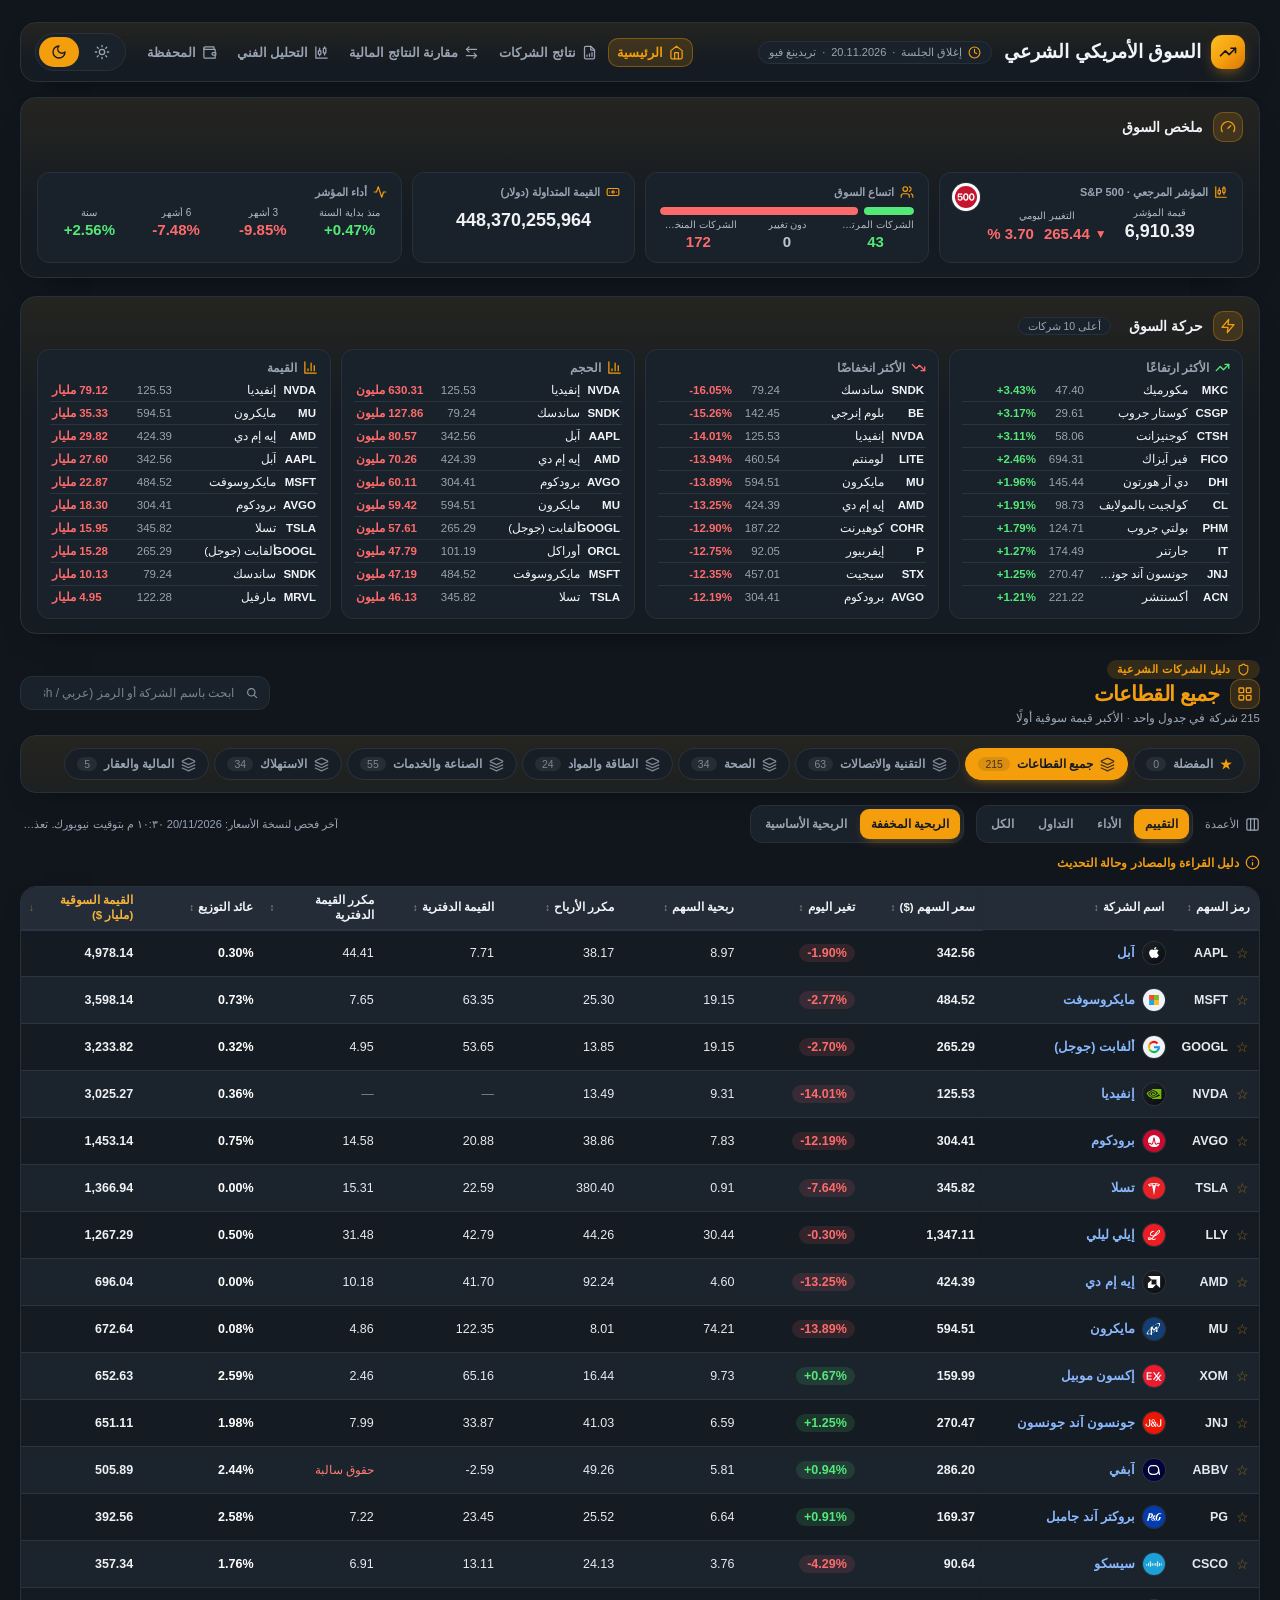
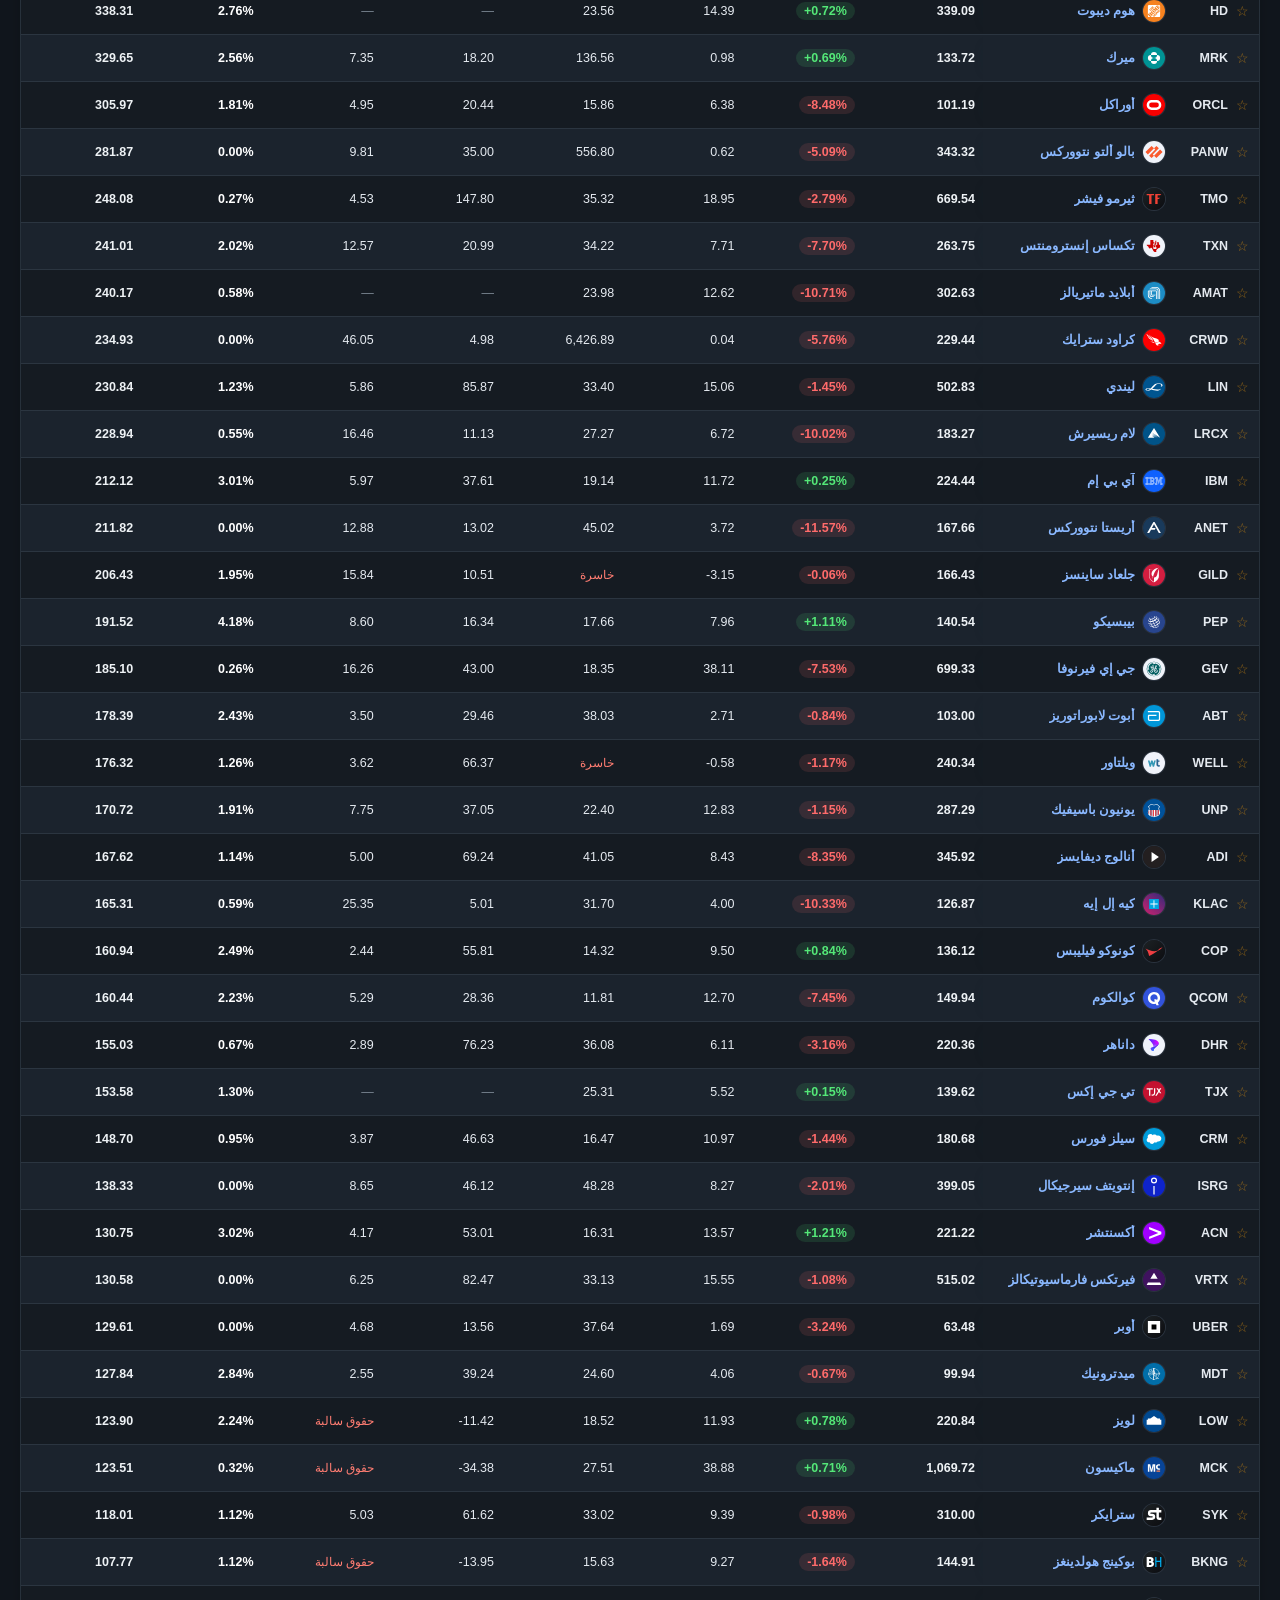
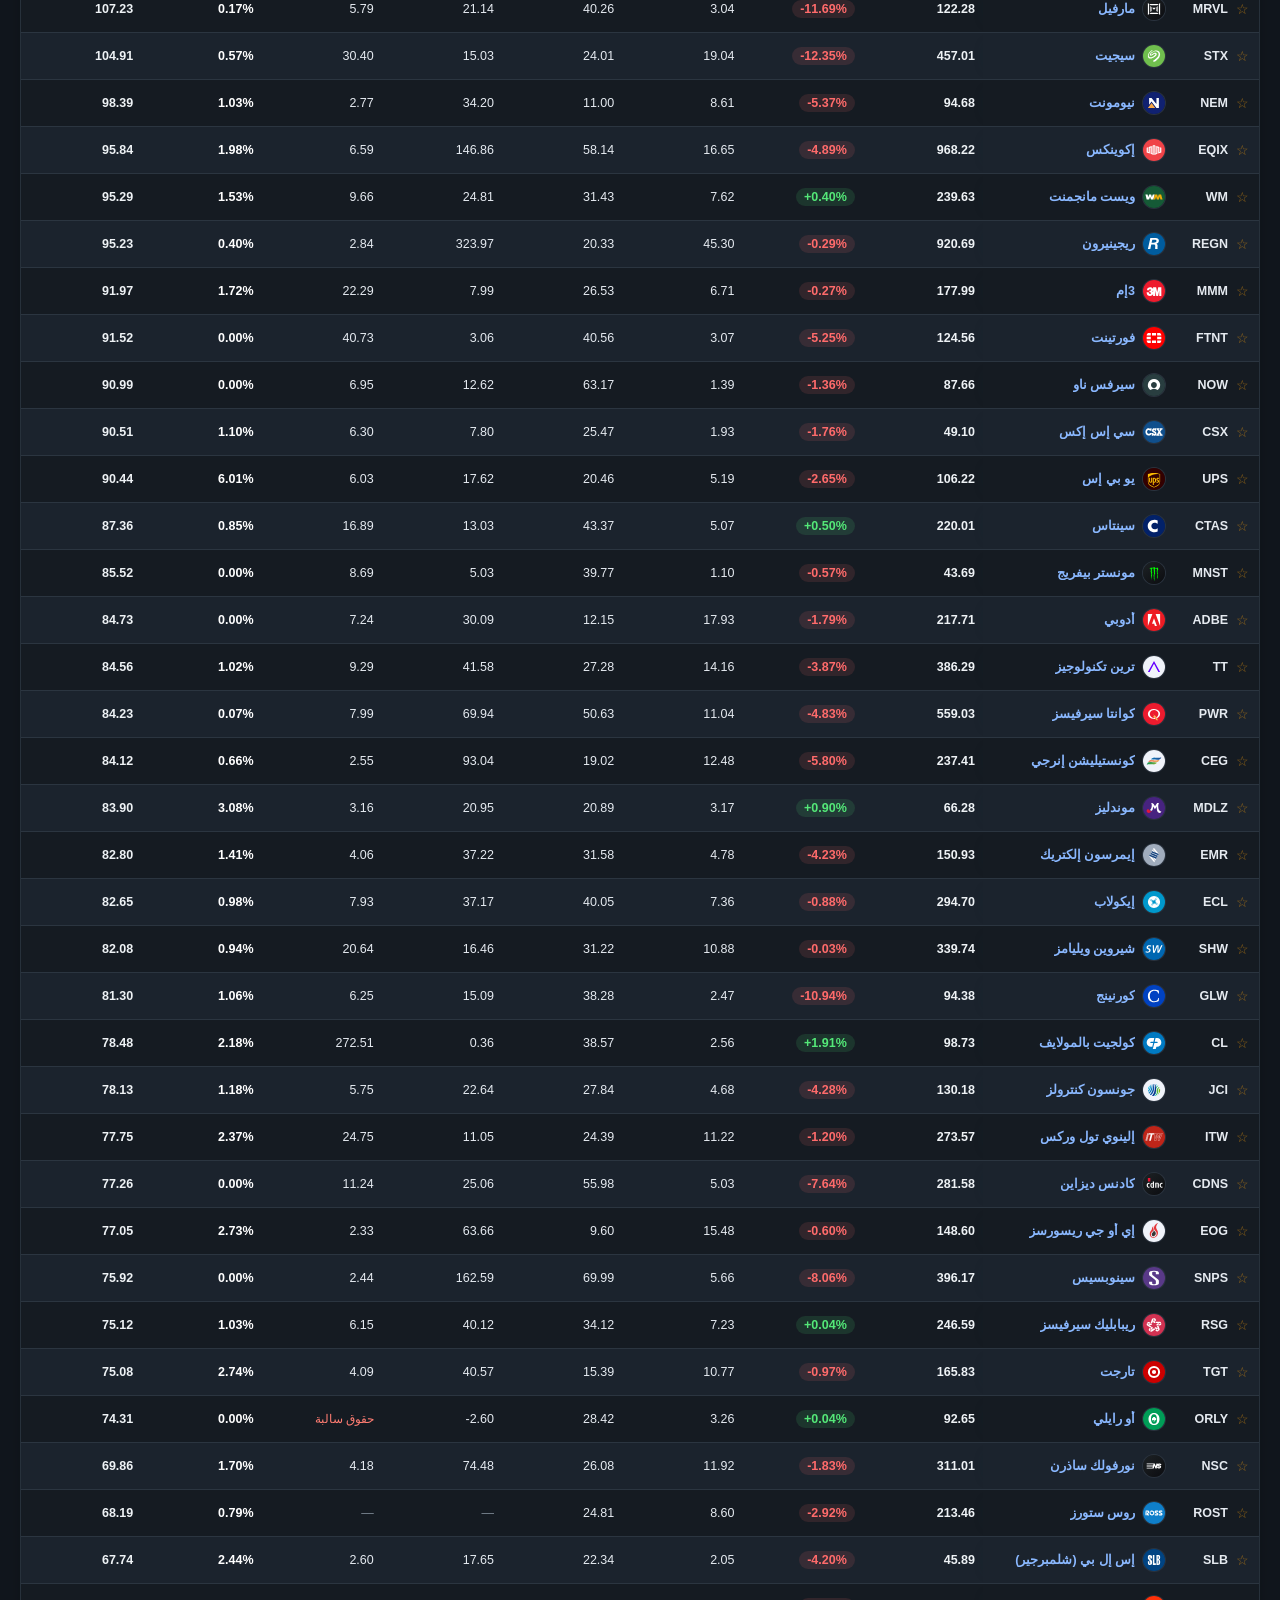
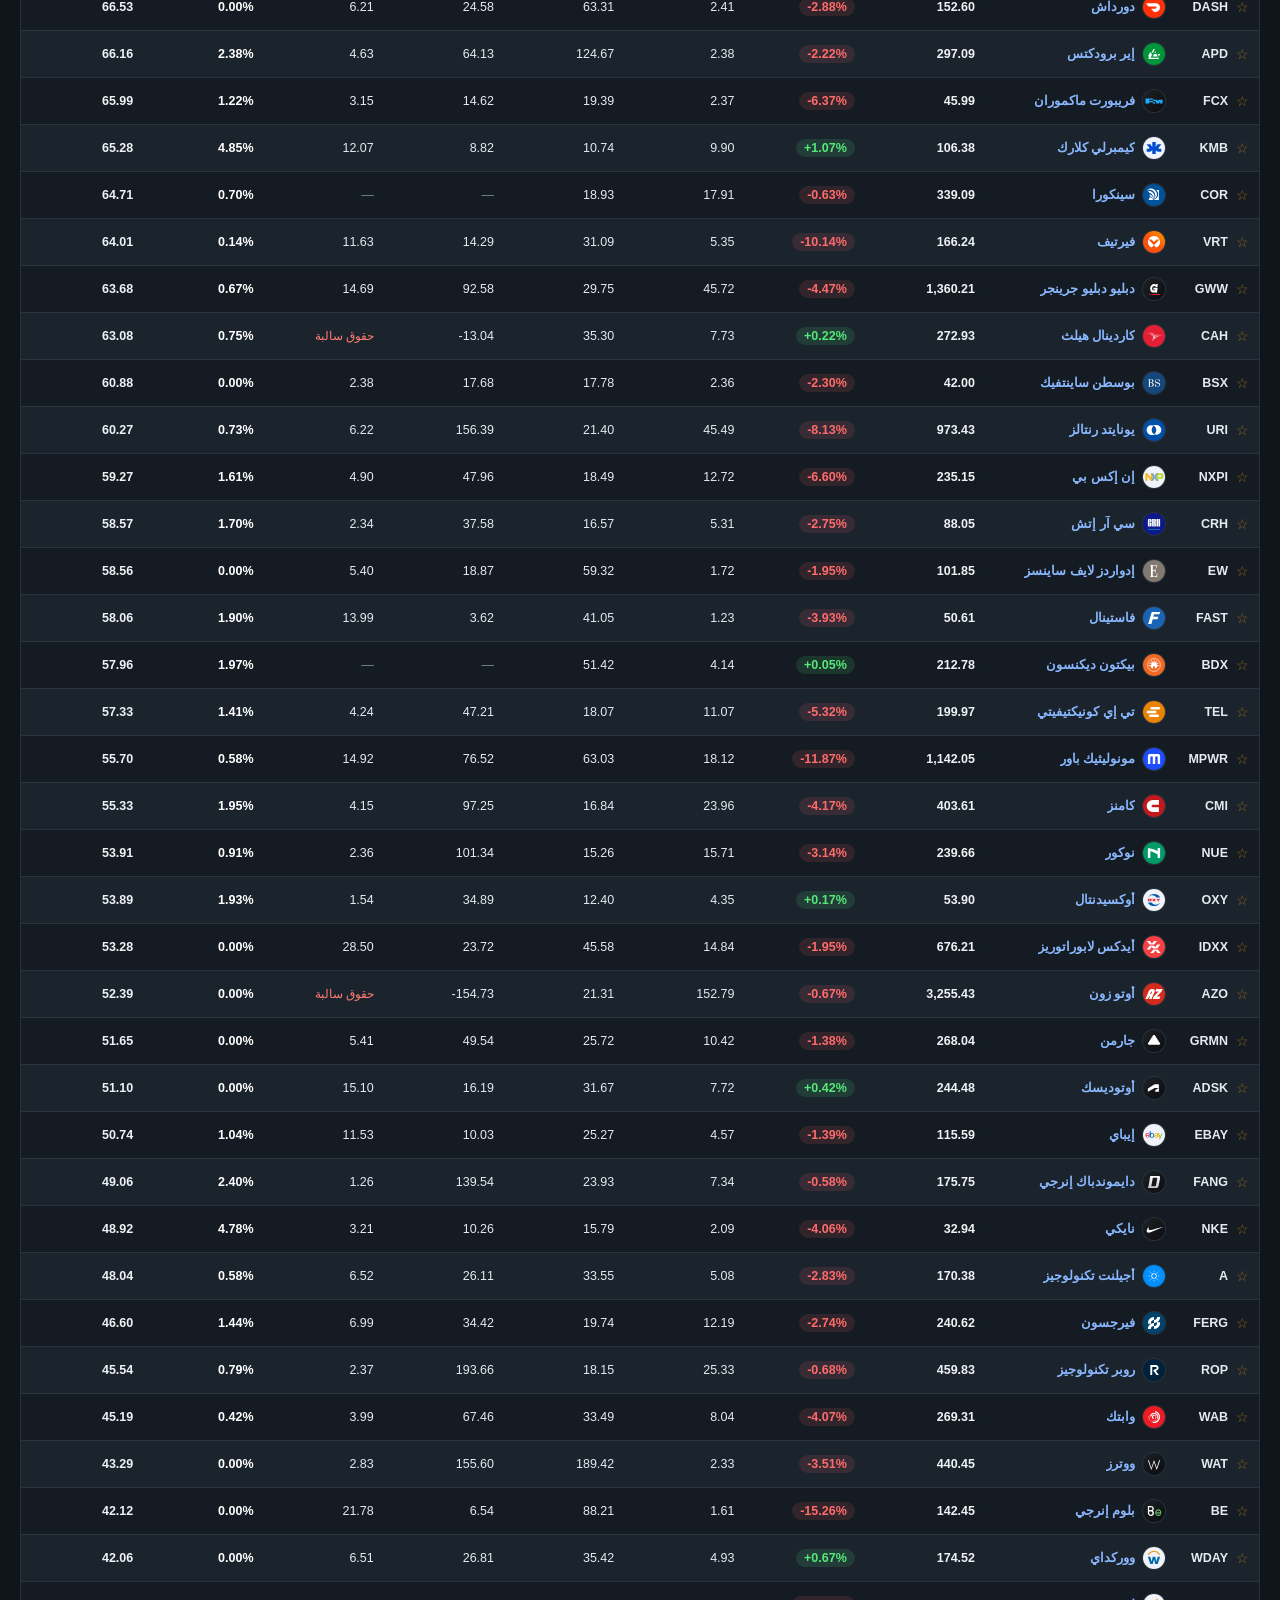
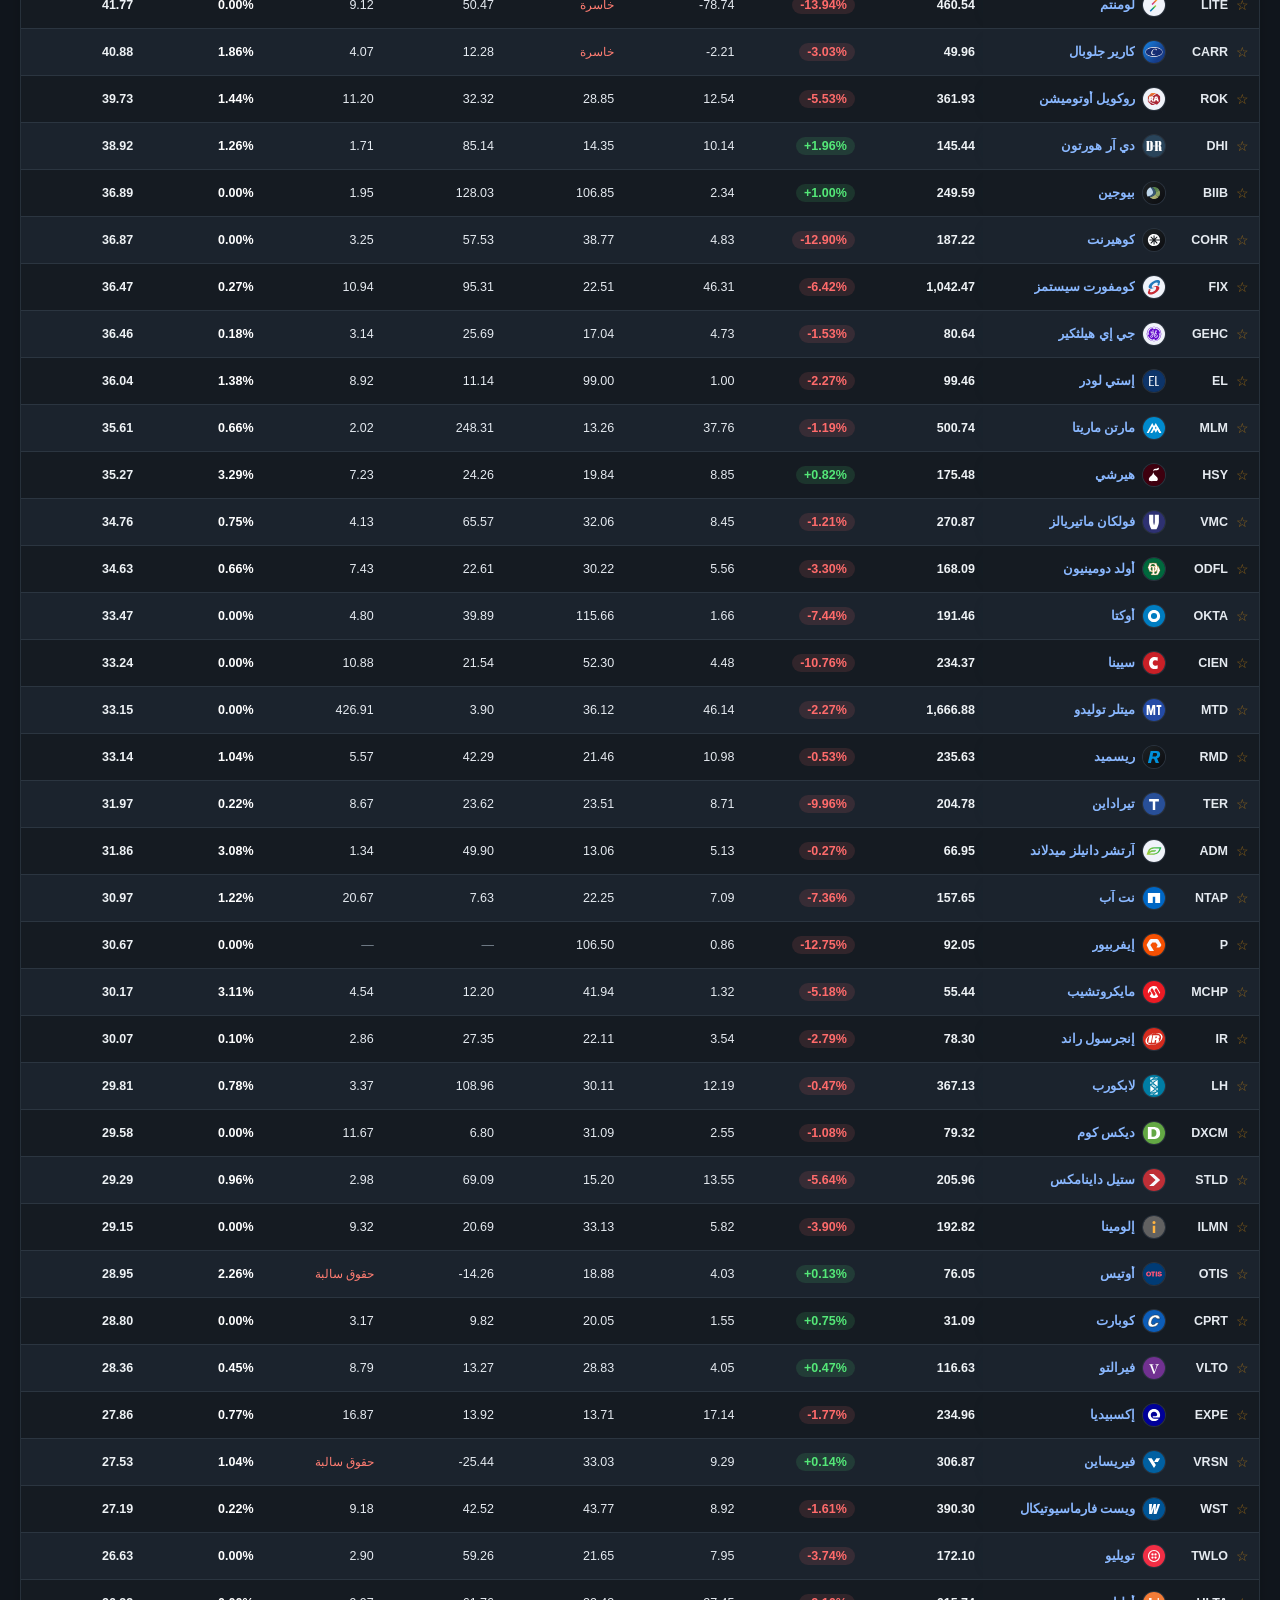
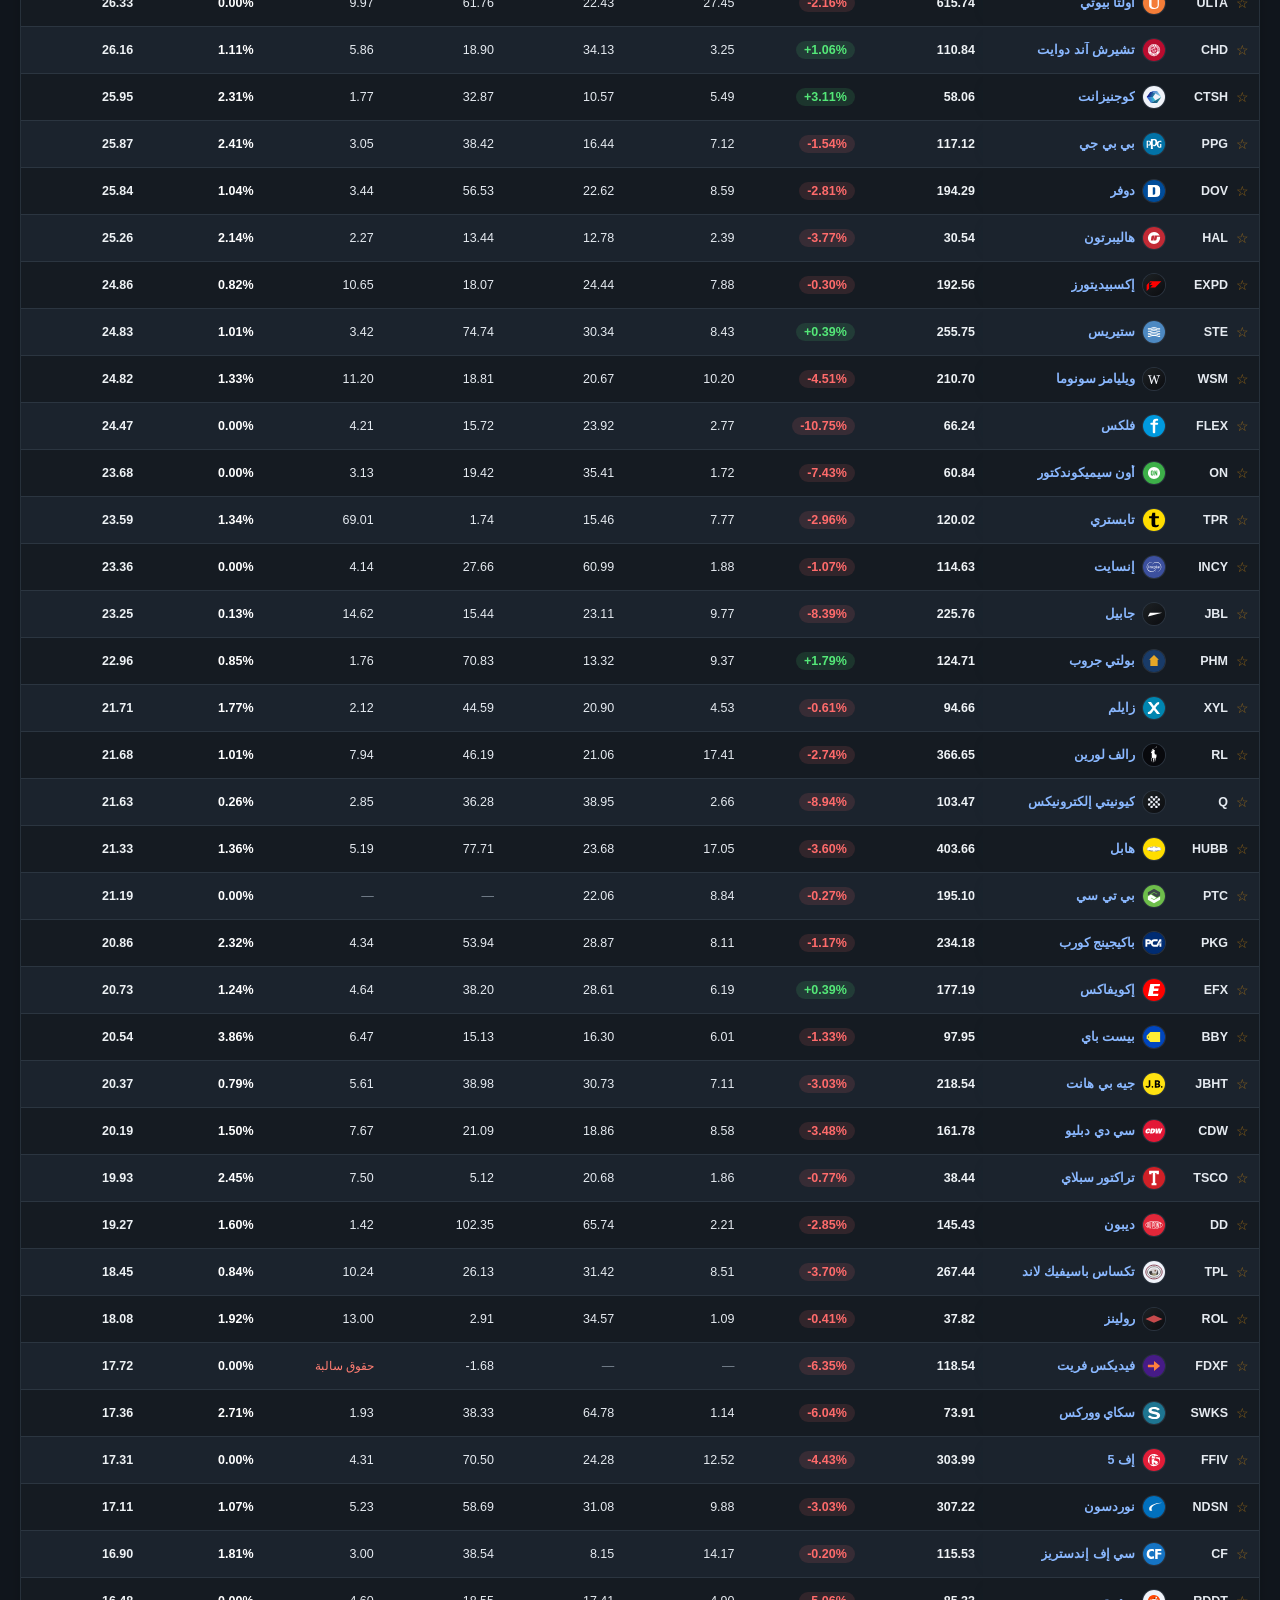
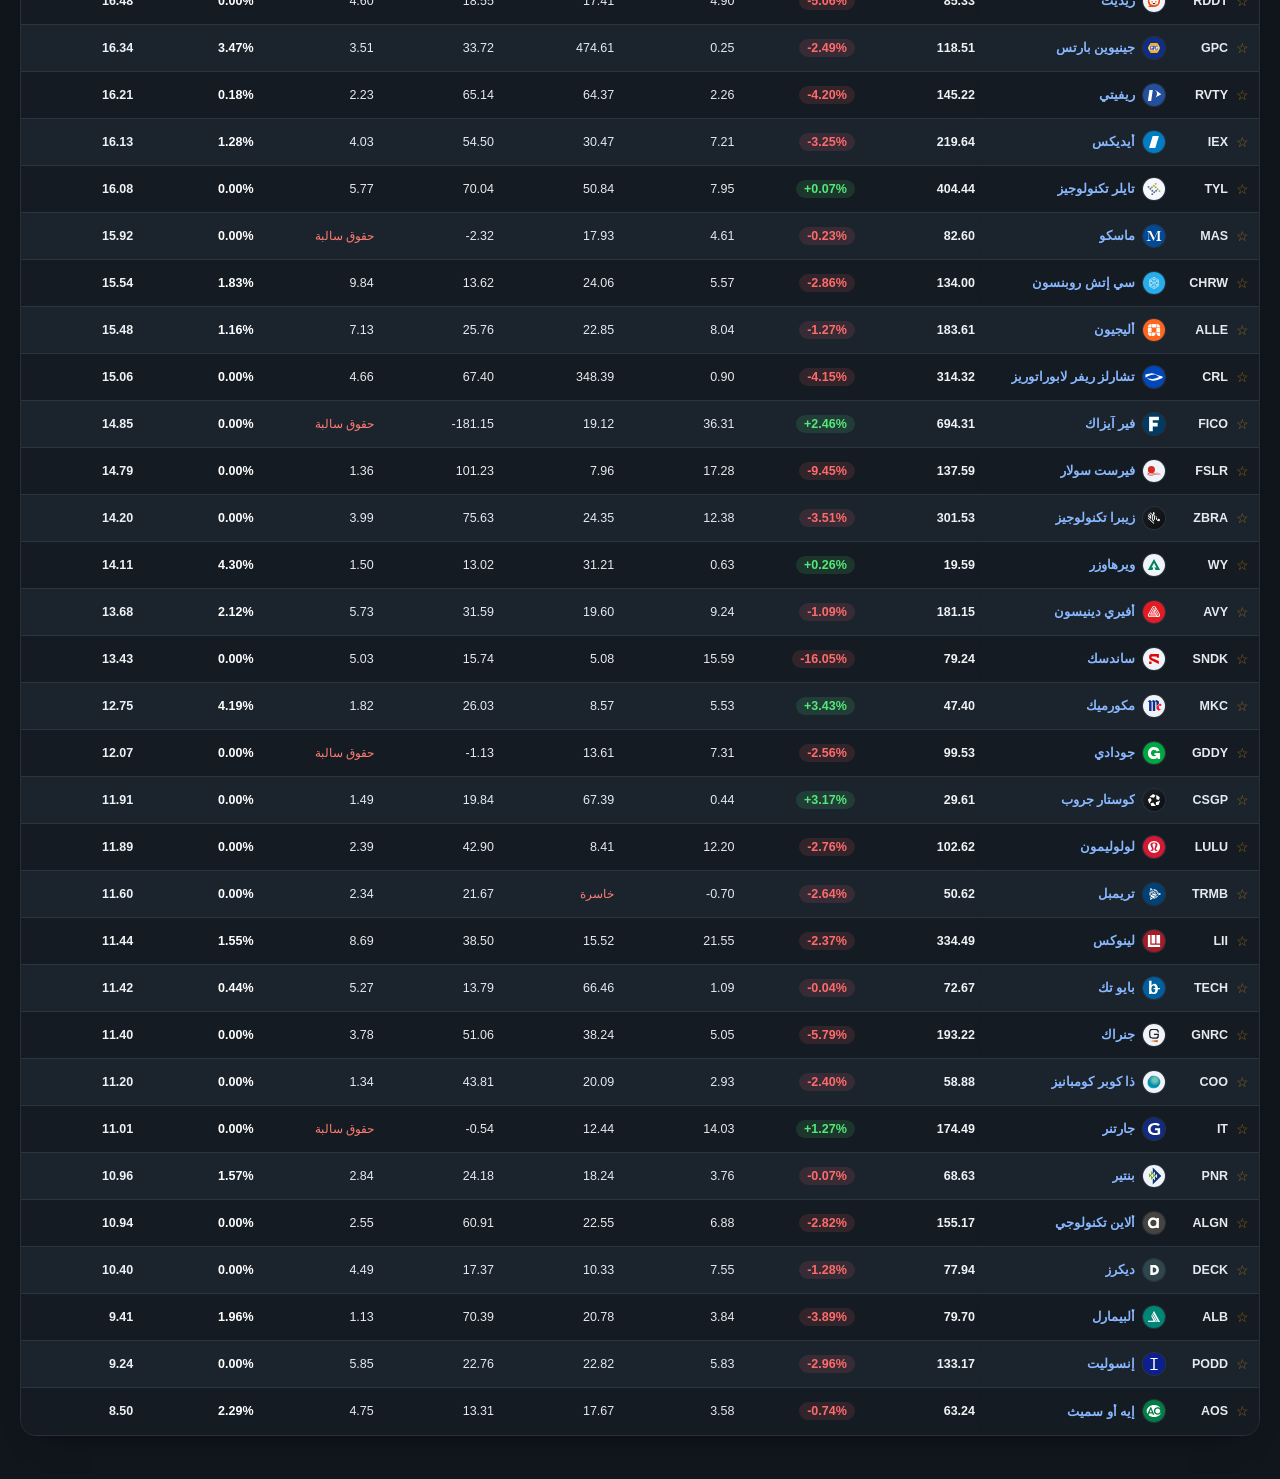
==== commit ee854362: "إكمال القيمة الدفترية ومكررها في الصفحة الرئيسية - build_data.py: عند غياب book_value_per_share_fq م" ====
--- a/index.html
+++ b/index.html
@@ -12,7 +12,7 @@
   <link rel="stylesheet" href="theme.css?v=1">
   <link rel="stylesheet" href="layout.css?v=1">
   <link rel="stylesheet" href="mobile.css?v=1">
-  <link rel="stylesheet" href="el7-theme.css?v=1">
+  <link rel="stylesheet" href="el7-theme.css?v=3">
   <link rel="icon" href="favicon.ico" sizes="any"><link rel="icon" type="image/png" sizes="32x32" href="favicon-32.png"><link rel="icon" type="image/png" sizes="16x16" href="favicon-16.png"><link rel="apple-touch-icon" href="apple-touch-icon.png">
   <link rel="manifest" href="site.webmanifest">
 </head>
@@ -68,7 +68,7 @@
   <script src="live.js?v=live3-20261120" defer></script>
   <script src="market-movers.js?v=1" defer></script>
   <script src="portfolio.js?v=3" defer></script>
-  <script src="app.js?v=live4-20261120" defer></script>
+  <script src="app.js?v=live4-bv-20261123" defer></script>
   <script src="sticky-header.js?v=1" defer></script>
   <script src="layout.js?v=1" defer></script>
 </body>
--- a/el7-theme.css
+++ b/el7-theme.css
@@ -60,6 +60,9 @@
   --i-search:url("data:image/svg+xml,%3Csvg xmlns='http://www.w3.org/2000/svg' viewBox='0 0 24 24' fill='none' stroke='black' stroke-width='2' stroke-linecap='round' stroke-linejoin='round'%3E%3Ccircle cx='11' cy='11' r='7'/%3E%3Cpath d='m21 21-4.3-4.3'/%3E%3C/svg%3E");
   --i-star:url("data:image/svg+xml,%3Csvg xmlns='http://www.w3.org/2000/svg' viewBox='0 0 24 24' fill='none' stroke='black' stroke-width='2' stroke-linecap='round' stroke-linejoin='round'%3E%3Cpath d='M11.5 2.3a.5.5 0 0 1 1 0l2.3 4.7a2 2 0 0 0 1.5 1.1l5.2.8a.5.5 0 0 1 .3.9l-3.8 3.6a2 2 0 0 0-.6 1.8l.9 5.2a.5.5 0 0 1-.8.5l-4.6-2.4a2 2 0 0 0-1.9 0l-4.6 2.4a.5.5 0 0 1-.8-.5l.9-5.2a2 2 0 0 0-.6-1.8L1.7 9.8a.5.5 0 0 1 .3-.9l5.2-.8a2 2 0 0 0 1.5-1.1z'/%3E%3C/svg%3E");
   --i-users:url("data:image/svg+xml,%3Csvg xmlns='http://www.w3.org/2000/svg' viewBox='0 0 24 24' fill='none' stroke='black' stroke-width='2' stroke-linecap='round' stroke-linejoin='round'%3E%3Cpath d='M16 21v-2a4 4 0 0 0-4-4H6a4 4 0 0 0-4 4v2'/%3E%3Ccircle cx='9' cy='7' r='4'/%3E%3Cpath d='M22 21v-2a4 4 0 0 0-3-3.87M16 3.13a4 4 0 0 1 0 7.75'/%3E%3C/svg%3E");
+  --i-download:url("data:image/svg+xml,%3Csvg xmlns='http://www.w3.org/2000/svg' viewBox='0 0 24 24' fill='none' stroke='black' stroke-width='2' stroke-linecap='round' stroke-linejoin='round'%3E%3Cpath d='M21 15v4a2 2 0 0 1-2 2H5a2 2 0 0 1-2-2v-4'/%3E%3Cpath d='m7 10 5 5 5-5'/%3E%3Cpath d='M12 15V3'/%3E%3C/svg%3E");
+  --i-upload:url("data:image/svg+xml,%3Csvg xmlns='http://www.w3.org/2000/svg' viewBox='0 0 24 24' fill='none' stroke='black' stroke-width='2' stroke-linecap='round' stroke-linejoin='round'%3E%3Cpath d='M21 15v4a2 2 0 0 1-2 2H5a2 2 0 0 1-2-2v-4'/%3E%3Cpath d='m17 8-5-5-5 5'/%3E%3Cpath d='M12 3v12'/%3E%3C/svg%3E");
+  --i-reset:url("data:image/svg+xml,%3Csvg xmlns='http://www.w3.org/2000/svg' viewBox='0 0 24 24' fill='none' stroke='black' stroke-width='2' stroke-linecap='round' stroke-linejoin='round'%3E%3Cpath d='M3 12a9 9 0 1 0 9-9 9.75 9.75 0 0 0-6.74 2.74L3 8'/%3E%3Cpath d='M3 3v5h5'/%3E%3C/svg%3E");
 }
 :root[data-theme="light"]{
   --pf-bg:#fff;--pf-bg2:#f7f9fb;--pf-line:#d4dce5;--pf-ink:#172d42;--pf-muted:#5e6e80;--pf-gold:#b86e00;--pf-gold-soft:#f59e0b1f;--pf-track:#e3e9ef;
@@ -495,9 +498,16 @@
 html body .site-nav{gap:2px}
 html body .site-nav a{gap:6px;padding:7px 9px}
 
-/* ---------------- المحفظة ---------------- */
-.pf-title h2{position:relative;display:flex;align-items:center;min-height:30px;padding-inline-start:40px;--ico:var(--i-wallet)}
-.pf-panel > h3{position:relative;display:flex;align-items:center;min-height:30px;padding-inline-start:40px;--ico:var(--i-trend)}
+/* ---------------- المحفظة (portfolio-page.js) ---------------- */
+html body .pf-page{gap:14px}
+/* عنوان القسم: أيقونة داخل مربع ذهبي */
+.pf-title h2,.pf-panel > h3{position:relative;display:flex;align-items:center;min-height:30px;padding-inline-start:40px}
+.pf-title h2{--ico:var(--i-wallet)}
+.pf-panel[data-sec="chart"]{--ico:var(--i-trend)}
+.pf-panel[data-sec="positions"]{--ico:var(--i-briefcase)}
+.pf-panel[data-sec="orders"]{--ico:var(--i-clock)}
+.pf-panel[data-sec="days"]{--ico:var(--i-calendar)}
+.pf-panel[data-sec="trades"]{--ico:var(--i-list)}
 .pf-title h2::before,.pf-panel > h3::before{
   content:"";position:absolute;inset-inline-start:0;top:50%;width:30px;height:30px;margin-top:-15px;border-radius:10px;
   background:var(--pf-gold-soft);box-shadow:inset 0 0 0 1px color-mix(in srgb,var(--pf-gold) 30%,transparent);
@@ -506,13 +516,177 @@
   content:"";position:absolute;inset-inline-start:7px;top:50%;width:16px;height:16px;margin-top:-8px;background:var(--pf-gold);
   -webkit-mask:var(--ico) center/contain no-repeat;mask:var(--ico) center/contain no-repeat;
 }
-.pf-panel:has(table) > h3{--ico:var(--i-table)}
-html body .pf-card{border-color:var(--pf-line);border-radius:var(--e7-r-sm);background:var(--e7-tile)}
-html body .pf-card:first-child{background:radial-gradient(120% 90% at 100% 0%,var(--pf-gold-soft),transparent 60%),var(--e7-tile);border-color:color-mix(in srgb,var(--pf-gold) 40%,var(--pf-line))}
-html body .pf-panel{border-color:var(--pf-line);border-radius:var(--e7-r);background:linear-gradient(180deg,var(--e7-glow),transparent 120px),var(--pf-bg);box-shadow:var(--e7-shadow)}
-html body .pf-btn{border-radius:10px}
-html body .pf-page .pf-table-wrap{border-radius:var(--e7-r-sm)}
+html body .pf-panel > h3{margin:0 0 14px;font-size:15px}
+html body .pf-panel > h3 small{padding:3px 10px;border-radius:999px;background:var(--e7-tile);border:1px solid var(--pf-line);font-size:11px;font-weight:600}
+
+/* البطاقة الرئيسية: العنوان + القيمة الإجمالية + توزيع الأسهم والنقد + الأزرار */
+html body .pf-hero{
+  display:flex;align-items:flex-start;justify-content:space-between;gap:16px 24px;flex-wrap:wrap;padding:18px 20px;
+  border:1px solid color-mix(in srgb,var(--pf-gold) 30%,var(--pf-line));border-radius:var(--e7-r);
+  background:radial-gradient(90% 140% at 100% 0%,var(--pf-gold-soft),transparent 55%),var(--pf-bg);box-shadow:var(--e7-shadow);
+}
+.pf-hero-main{display:grid;gap:14px;flex:1 1 420px;min-width:0}
+html body .pf-hero .pf-title{display:block}
+html body .pf-hero .pf-title h2{font-size:20px;margin:0}
+html body .pf-hero .pf-title p{margin:6px 0 0;font-size:12px;color:var(--pf-muted)}
+.pf-hero-value{display:grid;gap:6px}
+.pf-hero-label{font-size:12px;font-weight:700;color:var(--pf-muted)}
+.pf-hero-value > b{font-size:38px;line-height:1.1;font-weight:800;color:var(--pf-ink);letter-spacing:-.5px;font-variant-numeric:tabular-nums}
+.pf-hero-pills{display:flex;flex-wrap:wrap;gap:6px}
+.pf-hero-pills .pf-chip{font-size:12px;padding:4px 11px}
+.pf-alloc{display:grid;gap:7px;max-width:520px}
+.pf-alloc-bar{height:8px;border-radius:999px;background:var(--pf-track);overflow:hidden;display:flex;justify-content:flex-start}
+.pf-alloc-bar i{display:block;height:100%;border-radius:999px;background:linear-gradient(90deg,#fbbf24,var(--pf-gold))}
+.pf-alloc-legend{display:flex;flex-wrap:wrap;gap:4px 16px;font-size:11.5px;color:var(--pf-muted)}
+.pf-alloc-legend span{display:inline-flex;align-items:center;gap:6px}
+.pf-alloc-legend i{width:9px;height:9px;border-radius:3px;flex:none}
+.pf-alloc-legend i.s{background:var(--pf-gold)}
+.pf-alloc-legend i.c{background:var(--pf-track);box-shadow:inset 0 0 0 1px var(--pf-muted)}
+.pf-alloc-legend bdi{color:var(--pf-ink);font-weight:700}
+/* الأزرار: الأساسي ذهبي، والباقي أزرار هادئة بأيقونات */
+html body .pf-hero .pf-actions{display:grid;grid-template-columns:1fr 1fr;gap:8px;flex:0 0 auto;min-width:300px}
+html body .pf-hero .pf-actions .primary{grid-column:1/-1;min-height:42px;font-size:14px}
+html body .pf-btn{display:inline-flex;align-items:center;justify-content:center;gap:7px;border-radius:10px;border-color:var(--pf-line);background:var(--e7-tile);font-weight:700}
+html body .pf-btn.primary{background:linear-gradient(135deg,#fbbf24,var(--pf-gold));border-color:transparent;color:var(--e7-on-gold);box-shadow:0 8px 20px -10px color-mix(in srgb,var(--pf-gold) 90%,transparent)}
+html body .pf-btn.primary:hover{color:var(--e7-on-gold);filter:brightness(1.07)}
+.pf-btn[data-pf-export],.pf-btn[data-pf-import],.pf-btn[data-pf-reset]{--ico:var(--i-download)}
+.pf-btn[data-pf-import]{--ico:var(--i-upload)}
+.pf-btn[data-pf-reset]{--ico:var(--i-reset)}
+.pf-btn[data-pf-export]::before,.pf-btn[data-pf-import]::before,.pf-btn[data-pf-reset]::before{
+  content:"";width:15px;height:15px;flex:none;background:currentColor;-webkit-mask:var(--ico) center/contain no-repeat;mask:var(--ico) center/contain no-repeat;
+}
+
+/* بطاقات الأرقام */
+html body .pf-cards{gap:10px}
+html body .pf-kpis{grid-template-columns:repeat(4,minmax(0,1fr))}
+html body .pf-stats{grid-template-columns:repeat(5,minmax(0,1fr));margin:0 0 14px}
+html body .pf-card{gap:6px;padding:14px 16px;border:1px solid var(--pf-line);border-radius:var(--e7-r-sm);background:var(--e7-tile);transition:border-color .15s}
+html body .pf-card:hover{border-color:color-mix(in srgb,var(--pf-gold) 40%,var(--pf-line))}
+html body .pf-card > span{display:flex;align-items:center;gap:7px;font-size:12px;font-weight:700;color:var(--pf-muted)}
+html body .pf-card > span::before{
+  content:"";width:15px;height:15px;flex:none;background:var(--pf-gold);-webkit-mask:var(--ico) center/contain no-repeat;mask:var(--ico) center/contain no-repeat;
+}
+html body .pf-card > b{font-size:22px;font-weight:800;line-height:1.2;font-variant-numeric:tabular-nums;text-align:start;direction:ltr;unicode-bidi:isolate;justify-self:start}
+html body .pf-card > small{font-size:11.5px;color:var(--pf-muted)}
+/* «مقابل S&P 500»: الرقم ثم الوحدة بخط أصغر (كان «ن.م.» ينقلب قبل الرقم) */
+html body .pf-card > b.pf-pp{display:flex;align-items:baseline;gap:6px;direction:rtl}
+.pf-card > b.pf-pp bdi{direction:ltr}
+.pf-card > b.pf-pp em{font-style:normal;font-size:12px;font-weight:700;opacity:.8}
+.pf-card[data-k="day"]{--ico:var(--i-trend)}
+.pf-card[data-k="total"]{--ico:var(--i-logo)}
+.pf-card[data-k="bench"]{--ico:var(--i-scale)}
+.pf-card[data-k="cash"]{--ico:var(--i-cash)}
+.pf-card[data-k="best"]{--ico:var(--i-logo)}
+.pf-card[data-k="worst"]{--ico:var(--i-down)}
+.pf-card[data-k="dd"]{--ico:var(--i-shield)}
+.pf-card[data-k="realized"]{--ico:var(--i-coins)}
+.pf-card[data-k="unrealized"]{--ico:var(--i-hourglass)}
+
+/* اللوحات */
+html body .pf-panel{padding:16px 18px;border:1px solid var(--pf-line);border-radius:var(--e7-r);background:linear-gradient(180deg,var(--e7-glow),transparent 120px),var(--pf-bg);box-shadow:var(--e7-shadow)}
+html body .pf-legend{gap:6px}
+html body .pf-legend > span{display:inline-flex;align-items:center;padding:3px 10px;border-radius:999px;background:var(--e7-tile);border:1px solid var(--pf-line);font-size:11px;font-weight:600}
+html body .pf-tip{border-radius:10px;border-color:var(--pf-line);background:var(--pf-bg);box-shadow:0 10px 24px -12px rgba(0,0,0,.6)}
+
+/* الجداول */
+html body .pf-page .pf-table-wrap{border:1px solid var(--pf-line);border-radius:var(--e7-r-sm);background:var(--e7-tile)}
+/* الجداول العامة في الموقع بأعمدة متساوية (table-layout:fixed)؛ هنا تأخذ الأعمدة عرض محتواها فلا يتداخل الرمز مع الكمية */
+html body .pf-page .pf-table{table-layout:auto}
+html body .pf-page .pf-table thead th{padding:11px 12px;font-size:11.5px;font-weight:700;color:var(--pf-muted);background:color-mix(in srgb,var(--pf-line) 45%,transparent);border-bottom:1px solid var(--pf-line)}
+html body .pf-page .pf-table tbody td{padding:11px 12px;font-size:13px;vertical-align:middle}
+html body .pf-page .pf-table tbody tr:hover td{background:color-mix(in srgb,var(--pf-gold) 6%,transparent)}
+html body .pf-table th.pf-n,html body .pf-table td.pf-n{text-align:center}
+.pf-table td.pf-n > b{font-weight:800}
+.pf-table .sym{gap:8px}
+.pf-table .sym .symbol-badge{padding:2px 7px;border-radius:999px;background:var(--pf-gold-soft);color:var(--pf-gold);font-size:10.5px;font-weight:800}
+.pf-table .co-logo-sm{background:#fff;padding:2px;object-fit:contain}
+.pf-sub{display:block;margin-top:3px;font-size:11px;font-weight:700;color:var(--pf-muted);direction:ltr}
+.pf-muted{color:var(--pf-muted)}
+.pf-time{color:var(--pf-muted);font-variant-numeric:tabular-nums;direction:ltr;text-align:right}
+/* كبسولات القيم الموجبة والسالبة */
+.pf-chip{display:inline-flex;align-items:center;gap:4px;padding:2px 9px;border-radius:999px;font-weight:700;font-variant-numeric:tabular-nums;color:var(--pf-ink);background:color-mix(in srgb,var(--pf-muted) 12%,transparent);white-space:nowrap;direction:ltr;unicode-bidi:isolate}
+.pf-hero-pills .pf-chip{direction:rtl}
+.pf-chip.pf-up{color:var(--cq-up,#22c55e);background:color-mix(in srgb,var(--cq-up,#22c55e) 13%,transparent)}
+.pf-chip.pf-down{color:var(--cq-down,#f05252);background:color-mix(in srgb,var(--cq-down,#f05252) 13%,transparent)}
+.pf-chip bdi{direction:ltr}
+/* نوع الصفقة */
+.pf-side{display:inline-block;padding:2px 10px;border-radius:999px;font-size:11.5px;font-weight:800}
+.pf-side.buy{color:var(--cq-up,#22c55e);background:color-mix(in srgb,var(--cq-up,#22c55e) 13%,transparent)}
+.pf-side.sell{color:var(--cq-down,#f05252);background:color-mix(in srgb,var(--cq-down,#f05252) 13%,transparent)}
+/* وزن المركز */
+.pf-w{display:block;width:64px;height:5px;margin:0 auto;border-radius:999px;background:var(--pf-track);overflow:hidden}
+.pf-w i{display:block;height:100%;border-radius:999px;background:var(--pf-gold)}
+/* أزرار شراء/بيع داخل الجدول: كبسولات شفافة بدل الألوان الصارخة */
+.pf-act{white-space:nowrap;text-align:left}
+html body .pf-act .pf-mini{margin-inline-start:4px;padding:4px 12px;border-radius:999px;font-weight:800;border:1px solid transparent}
+html body .pf-act .pf-mini.buy{color:var(--cq-up,#22c55e);background:color-mix(in srgb,var(--cq-up,#22c55e) 13%,transparent);border-color:color-mix(in srgb,var(--cq-up,#22c55e) 35%,transparent)}
+html body .pf-act .pf-mini.sell{color:var(--cq-down,#f05252);background:color-mix(in srgb,var(--cq-down,#f05252) 13%,transparent);border-color:color-mix(in srgb,var(--cq-down,#f05252) 35%,transparent)}
+html body .pf-act .pf-mini:hover{filter:brightness(1.2)}
+html body .pf-cancel-btn{border-radius:999px;padding:3px 12px}
+/* ملاحظة أسفل الصفحة */
+html body .pf-note-box{margin:0;padding:12px 16px 12px 16px;padding-inline-start:40px;position:relative;border:1px dashed var(--pf-line);border-radius:var(--e7-r-sm);font-size:11.5px;--ico:var(--i-info)}
+html body .pf-note-box::before{content:"";position:absolute;inset-inline-start:14px;top:15px;width:16px;height:16px;background:var(--pf-muted);-webkit-mask:var(--ico) center/contain no-repeat;mask:var(--ico) center/contain no-repeat}
+
+/* نافذة التداول */
 html body .pf-dialog{border-radius:var(--e7-r)}
 html body .pf-tabs,html body .pf-mode{border-radius:12px;overflow:hidden}
 html body .pf-field input,html body .pf-search input,html body .pf-limit input{border-radius:10px}
 html body .pf-quick button,html body .pf-confirm,html body .pf-mini,html body .pf-cancel-btn{border-radius:10px}
+
+@media (max-width:980px){
+  html body .pf-kpis{grid-template-columns:repeat(2,minmax(0,1fr))}
+  html body .pf-stats{grid-template-columns:repeat(3,minmax(0,1fr))}
+}
+@media (max-width:640px){
+  html body .pf-hero{padding:14px}
+  .pf-hero-value > b{font-size:30px}
+  html body .pf-hero .pf-actions{min-width:0;width:100%}
+  html body .pf-stats{grid-template-columns:repeat(2,minmax(0,1fr))}
+  html body .pf-card > b{font-size:18px}
+  html body .pf-panel{padding:14px 12px}
+}
+
+/* ---------------- أعمدة المقارنة (company.js → barChart) ---------------- */
+.e7c{--e7c-up:var(--pf-gold);--e7c-up-hi:#fbbf24;--e7c-dn:var(--cq-down,#f05252)}
+:root[data-theme="light"] .e7c{--e7c-up-hi:#f59e0b}
+.e7c-head{display:flex;flex-wrap:wrap;gap:6px 8px;margin:2px 4px 6px}
+.e7c-pill{display:inline-flex;align-items:center;gap:6px;padding:4px 11px;border-radius:999px;font-size:11.5px;font-weight:700;color:var(--pf-muted);background:var(--e7-tile,transparent);border:1px solid var(--pf-line)}
+.e7c-pill i{width:7px;height:7px;border-radius:50%;background:currentColor;flex:none}
+.e7c-pill bdi{direction:ltr;color:var(--pf-ink);font-variant-numeric:tabular-nums}
+.e7c-pill.up{color:var(--cq-up,#22c55e);background:color-mix(in srgb,var(--cq-up,#22c55e) 10%,transparent);border-color:color-mix(in srgb,var(--cq-up,#22c55e) 35%,transparent)}
+.e7c-pill.down{color:var(--cq-down,#f05252);background:color-mix(in srgb,var(--cq-down,#f05252) 10%,transparent);border-color:color-mix(in srgb,var(--cq-down,#f05252) 35%,transparent)}
+.e7c-pill.up bdi,.e7c-pill.down bdi{color:inherit}
+.e7c-pill.gold{color:var(--pf-gold);background:var(--pf-gold-soft);border-color:color-mix(in srgb,var(--pf-gold) 35%,transparent)}
+.e7c svg{display:block;margin:0 auto;font-family:inherit;overflow:visible}
+.e7c-grid{stroke:var(--pf-muted);stroke-opacity:.22;stroke-dasharray:3 5}
+.e7c-zero{stroke-opacity:.5;stroke-dasharray:none}
+.e7c-ytick{fill:var(--pf-muted);font-size:11px;font-variant-numeric:tabular-nums}
+.e7c-up-a{stop-color:var(--e7c-up);stop-opacity:.7}.e7c-up-b{stop-color:var(--e7c-up);stop-opacity:.06}
+.e7c-upl-a{stop-color:var(--e7c-up-hi);stop-opacity:1}.e7c-upl-b{stop-color:var(--e7c-up);stop-opacity:.22}
+.e7c-dn-a{stop-color:var(--e7c-dn);stop-opacity:.7}.e7c-dn-b{stop-color:var(--e7c-dn);stop-opacity:.06}
+.e7c-dnl-a{stop-color:var(--e7c-dn);stop-opacity:1}.e7c-dnl-b{stop-color:var(--e7c-dn);stop-opacity:.22}
+.e7c-glow{flood-color:var(--e7c-up);flood-opacity:.45}
+.e7c-cap{fill:var(--e7c-up);opacity:.85}
+.e7c-bar.is-neg .e7c-cap{fill:var(--e7c-dn)}
+.e7c-bar.is-last .e7c-cap{fill:var(--e7c-up-hi);opacity:1}
+.e7c-bar.is-last.is-neg .e7c-cap{fill:var(--e7c-dn)}
+.e7c-hit{fill:transparent}
+.e7c-val{fill:var(--pf-ink);font-size:13px;font-weight:800;text-anchor:middle;font-variant-numeric:tabular-nums}
+.e7c-bar:not(.is-last) .e7c-val{fill:color-mix(in srgb,var(--pf-ink) 80%,transparent)}
+.e7c-x{fill:var(--pf-muted);font-weight:600;text-anchor:middle}
+.e7c-bar.is-last .e7c-x{fill:var(--pf-gold);font-weight:800}
+.e7c-chip rect{fill:color-mix(in srgb,var(--pf-muted) 14%,transparent)}
+.e7c-chip text{font-size:10.5px;font-weight:800;text-anchor:middle;fill:var(--pf-muted);direction:ltr;unicode-bidi:plaintext}
+.e7c-chip.up rect{fill:color-mix(in srgb,var(--cq-up,#22c55e) 16%,transparent)}.e7c-chip.up text{fill:var(--cq-up,#22c55e)}
+.e7c-chip.down rect{fill:color-mix(in srgb,var(--cq-down,#f05252) 16%,transparent)}.e7c-chip.down text{fill:var(--cq-down,#f05252)}
+/* المرور: يبرز العمود ويخفت الباقي */
+.e7c-bar{transition:opacity .15s}
+.e7c svg:hover .e7c-bar:not(:hover){opacity:.45}
+.e7c-bar:hover .e7c-fill{filter:brightness(1.2)}
+/* ظهور الأعمدة بالتتابع */
+.e7c-fill,.e7c-cap{transform-box:fill-box;transform-origin:50% 100%;animation:e7c-grow .7s cubic-bezier(.2,.8,.2,1) both;animation-delay:calc(var(--i) * 70ms)}
+.e7c-bar.is-neg .e7c-fill,.e7c-bar.is-neg .e7c-cap{transform-origin:50% 0}
+.e7c-val,.e7c-chip{animation:e7c-fade .4s ease both;animation-delay:calc(var(--i) * 70ms + .35s)}
+@keyframes e7c-grow{from{transform:scaleY(0)}to{transform:scaleY(1)}}
+@keyframes e7c-fade{from{opacity:0}to{opacity:1}}
+@media (prefers-reduced-motion:reduce){.e7c-fill,.e7c-cap,.e7c-val,.e7c-chip{animation:none}}
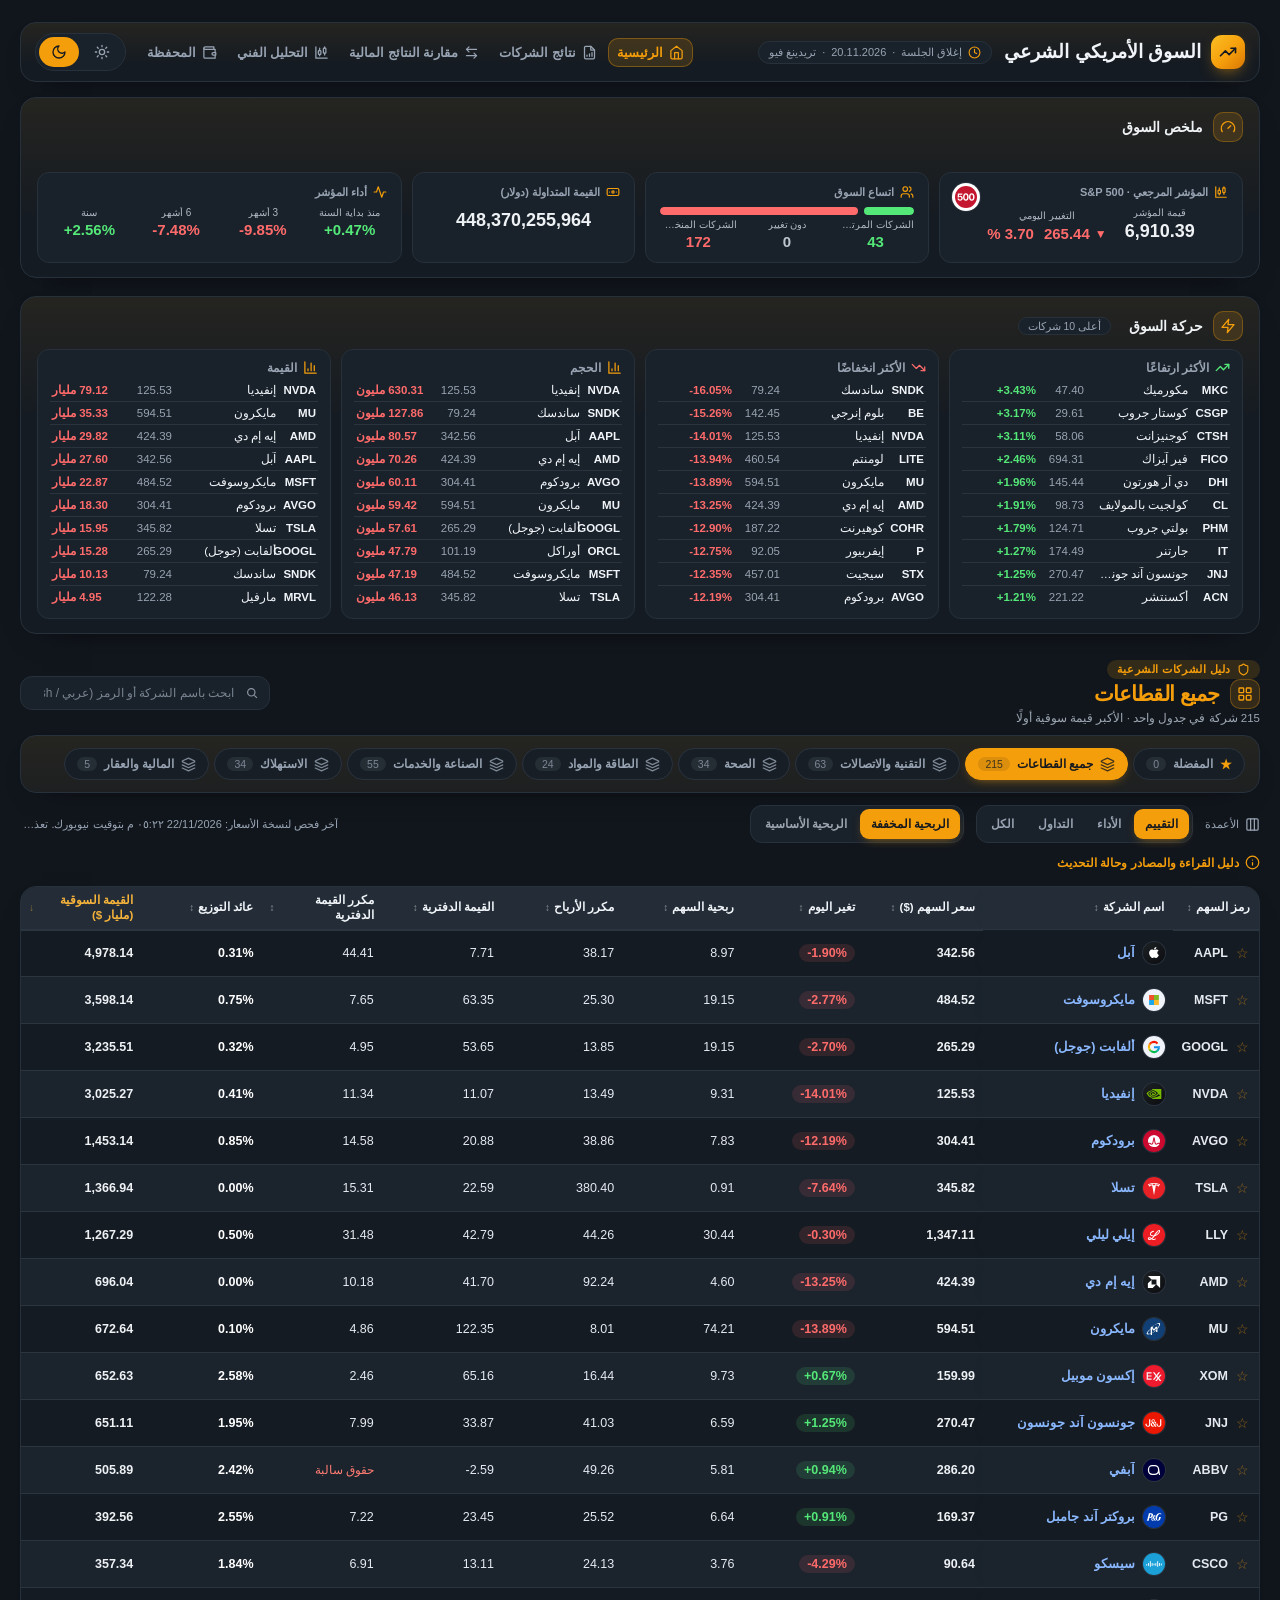
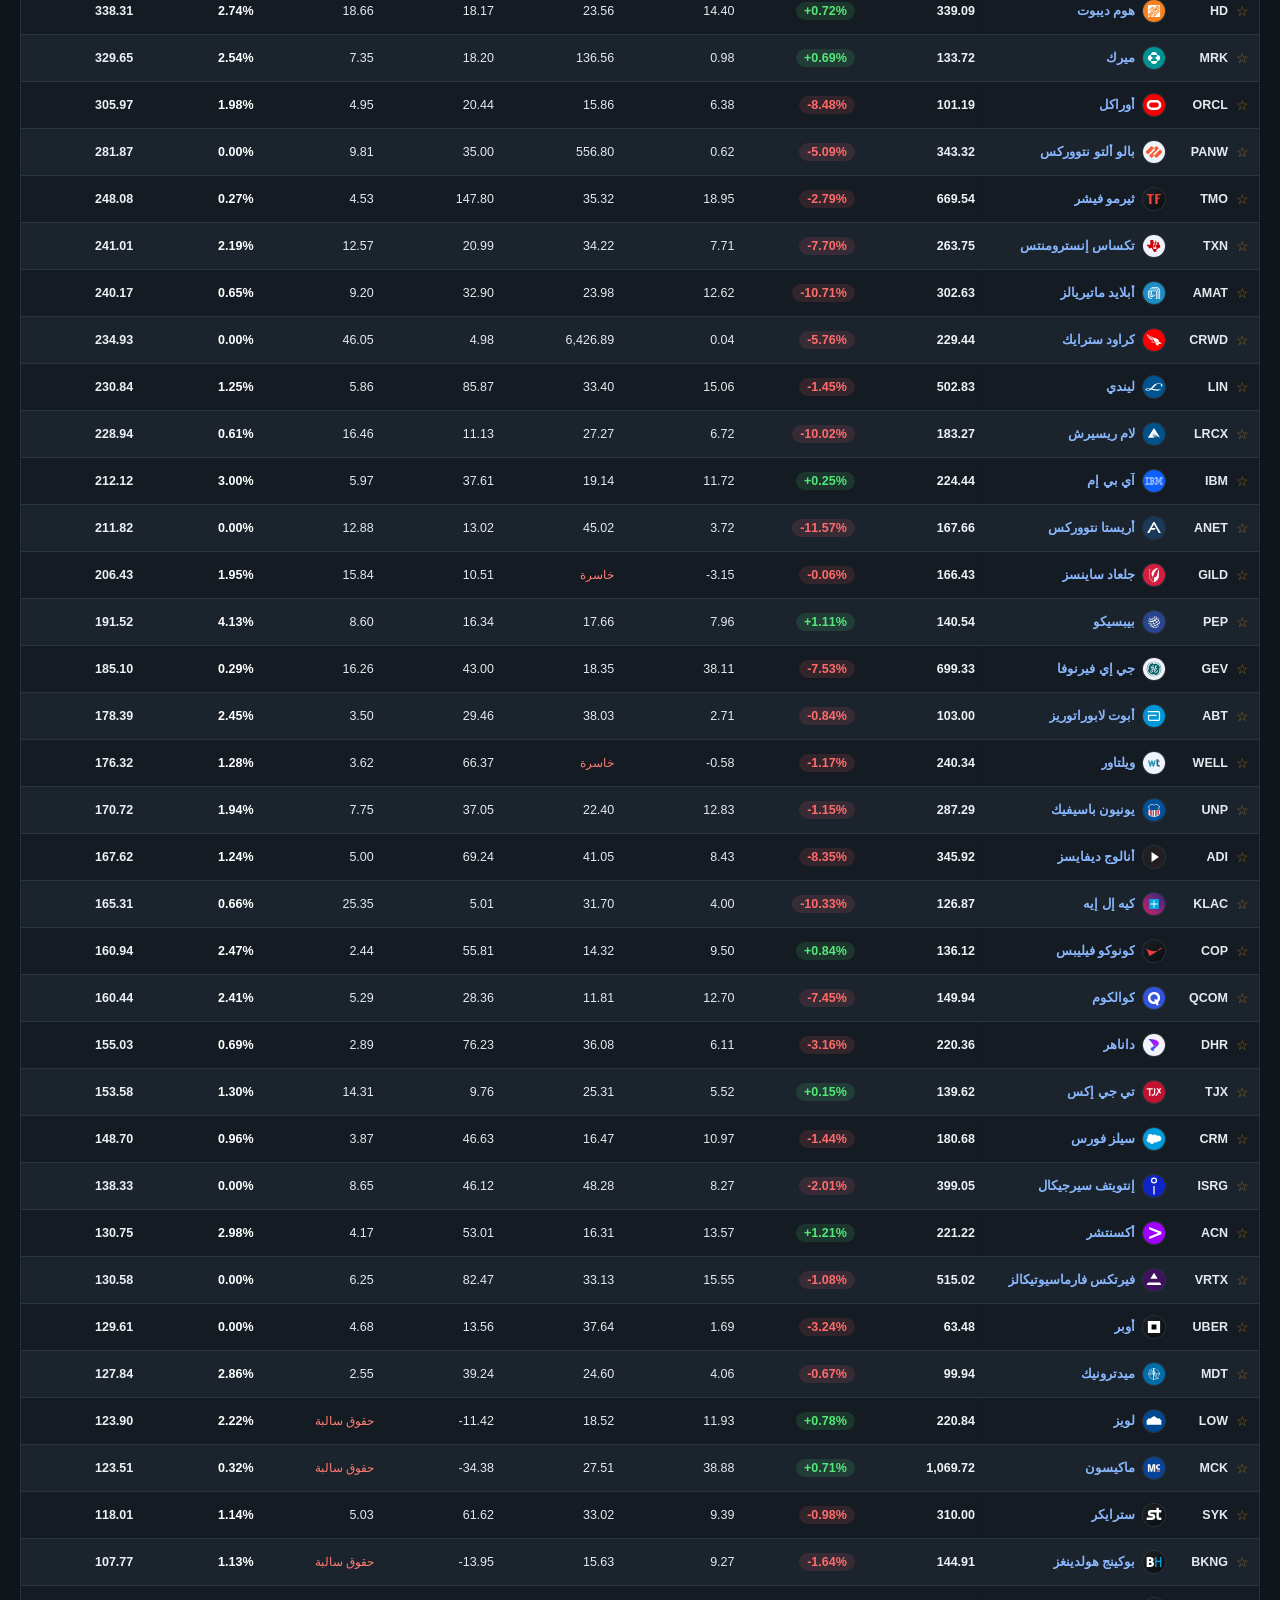
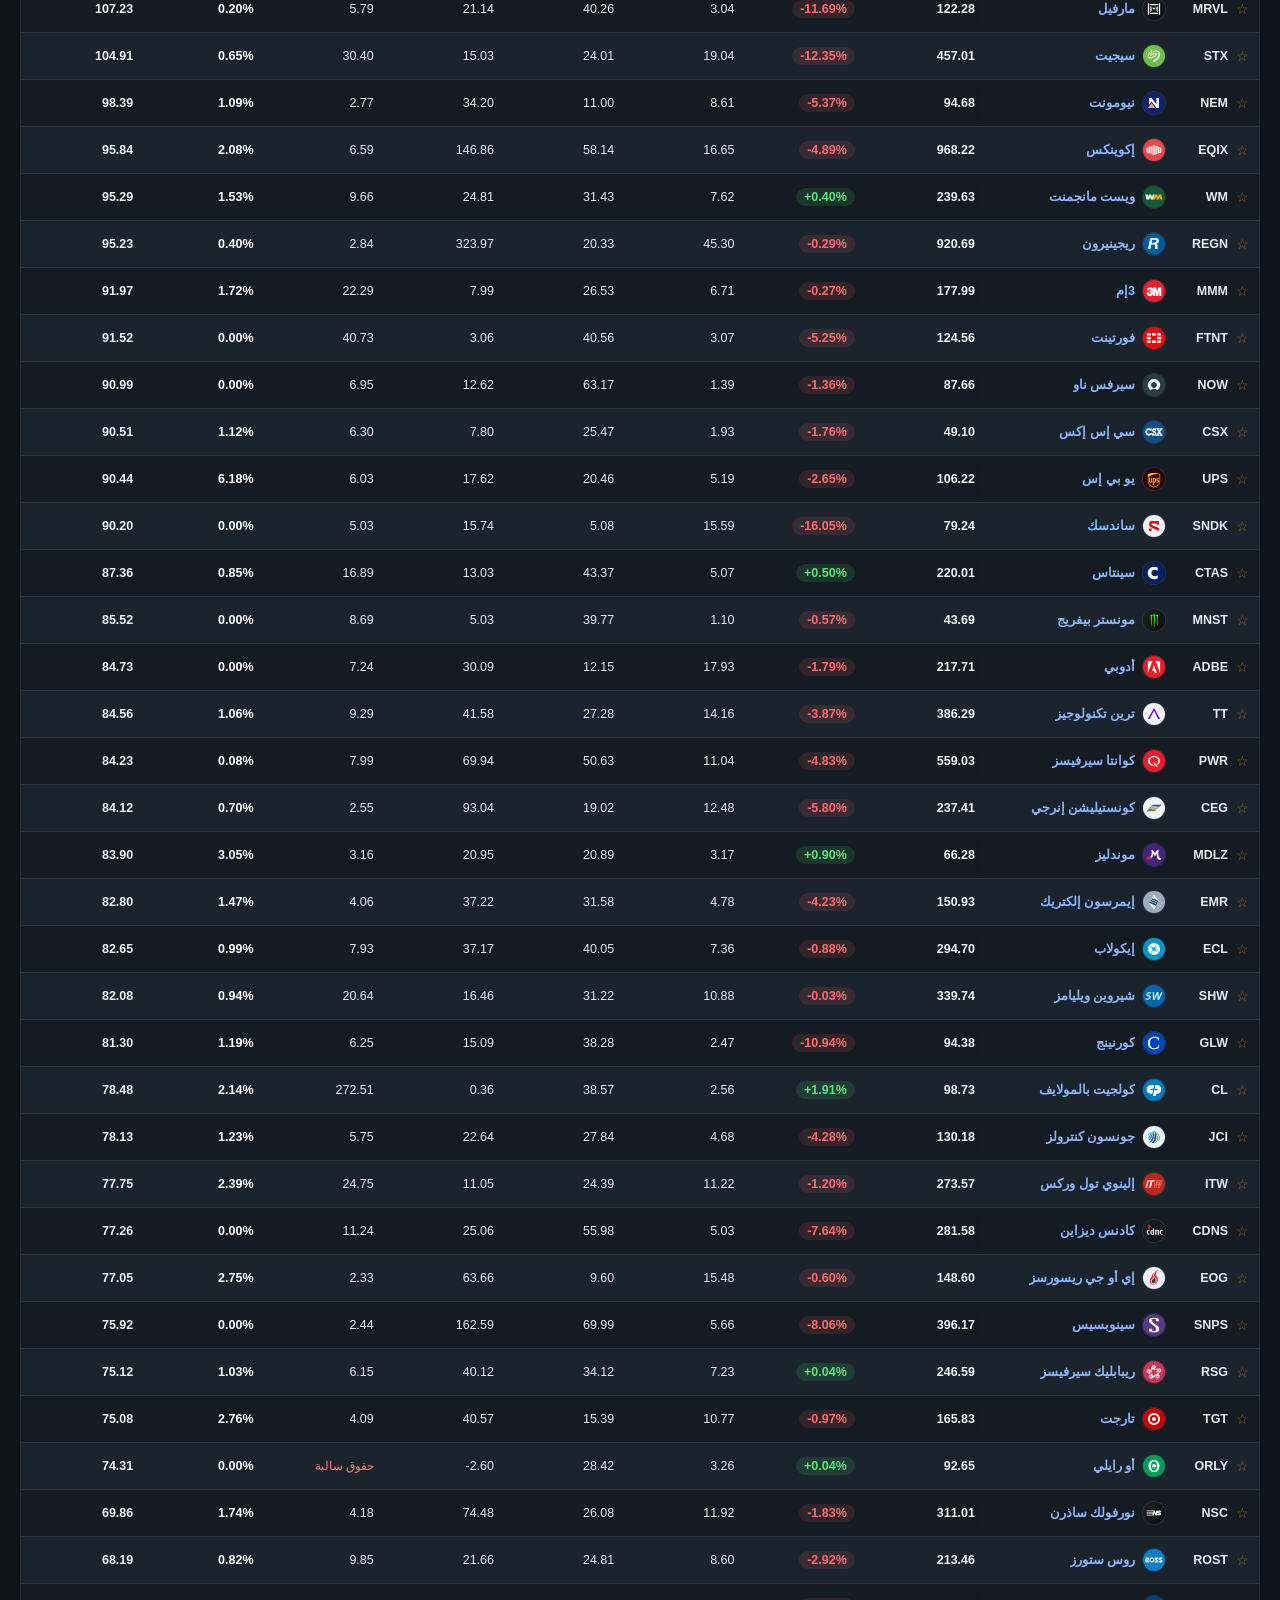
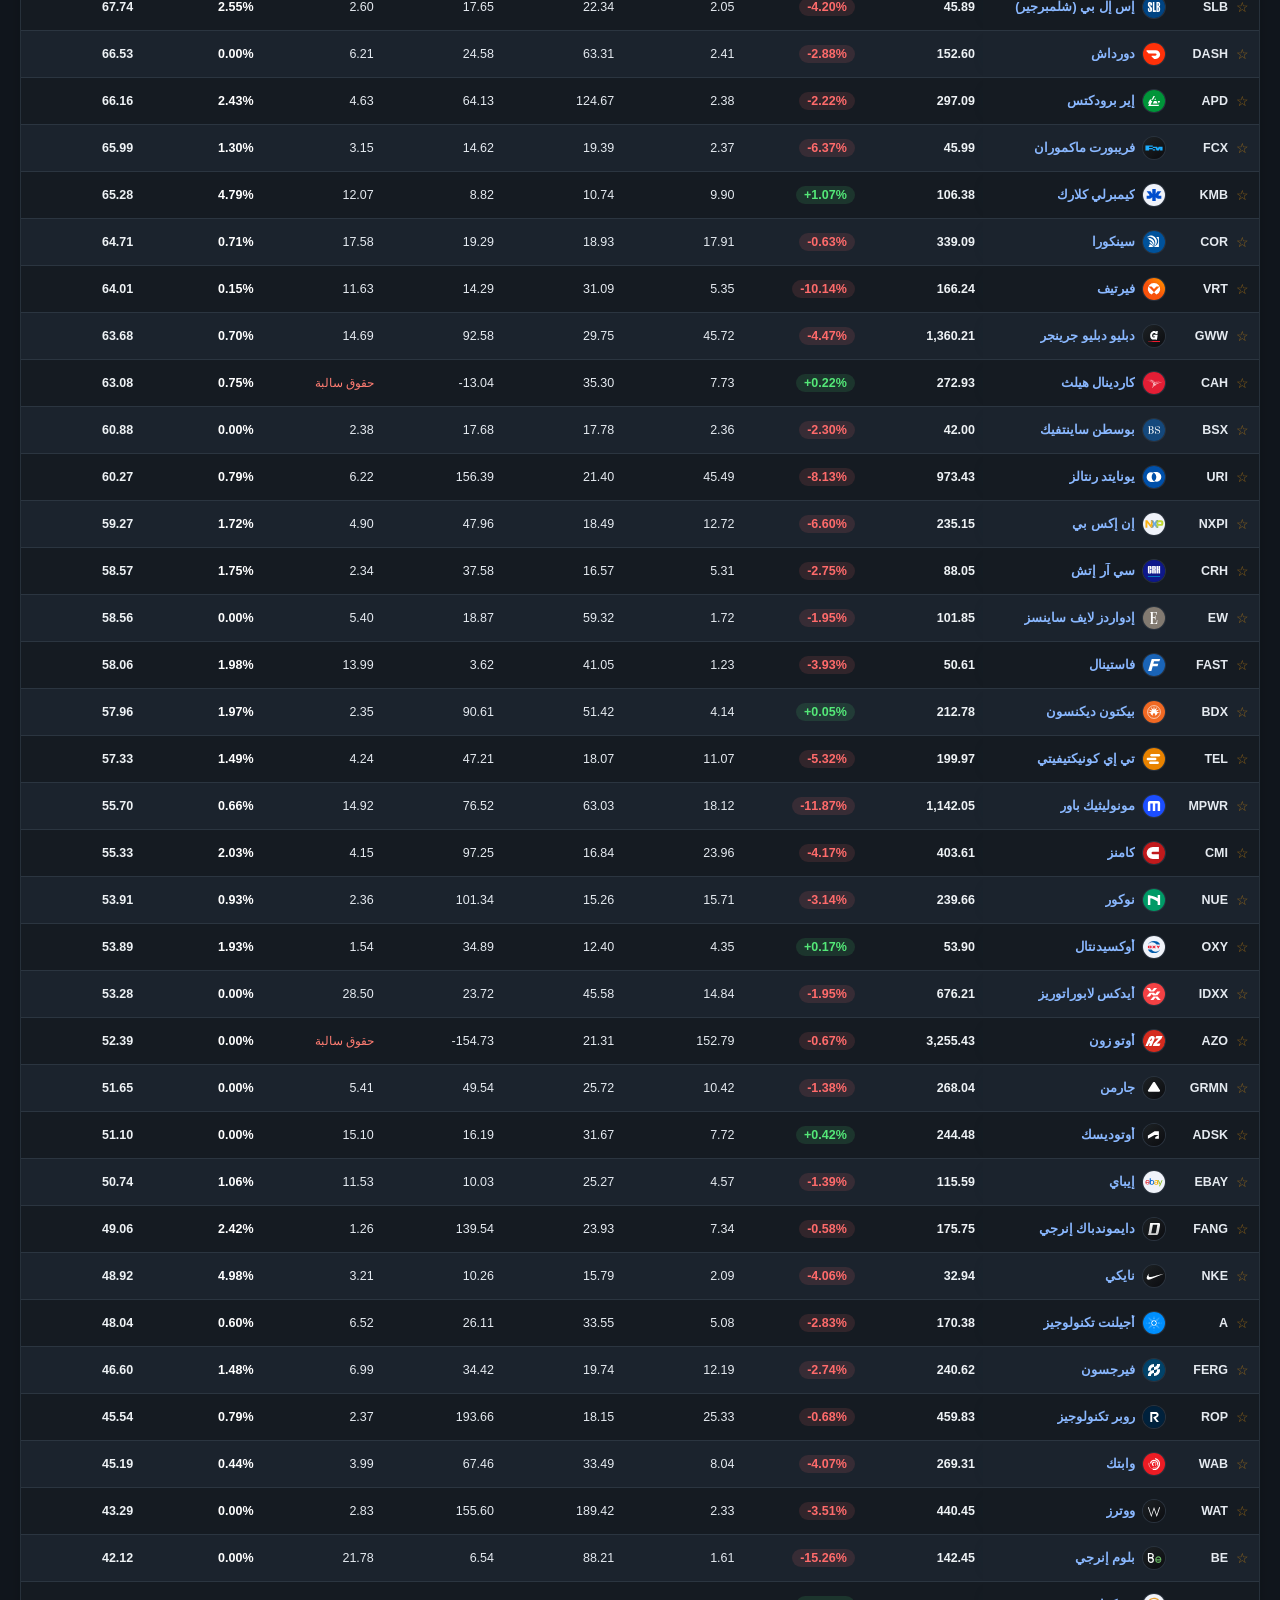
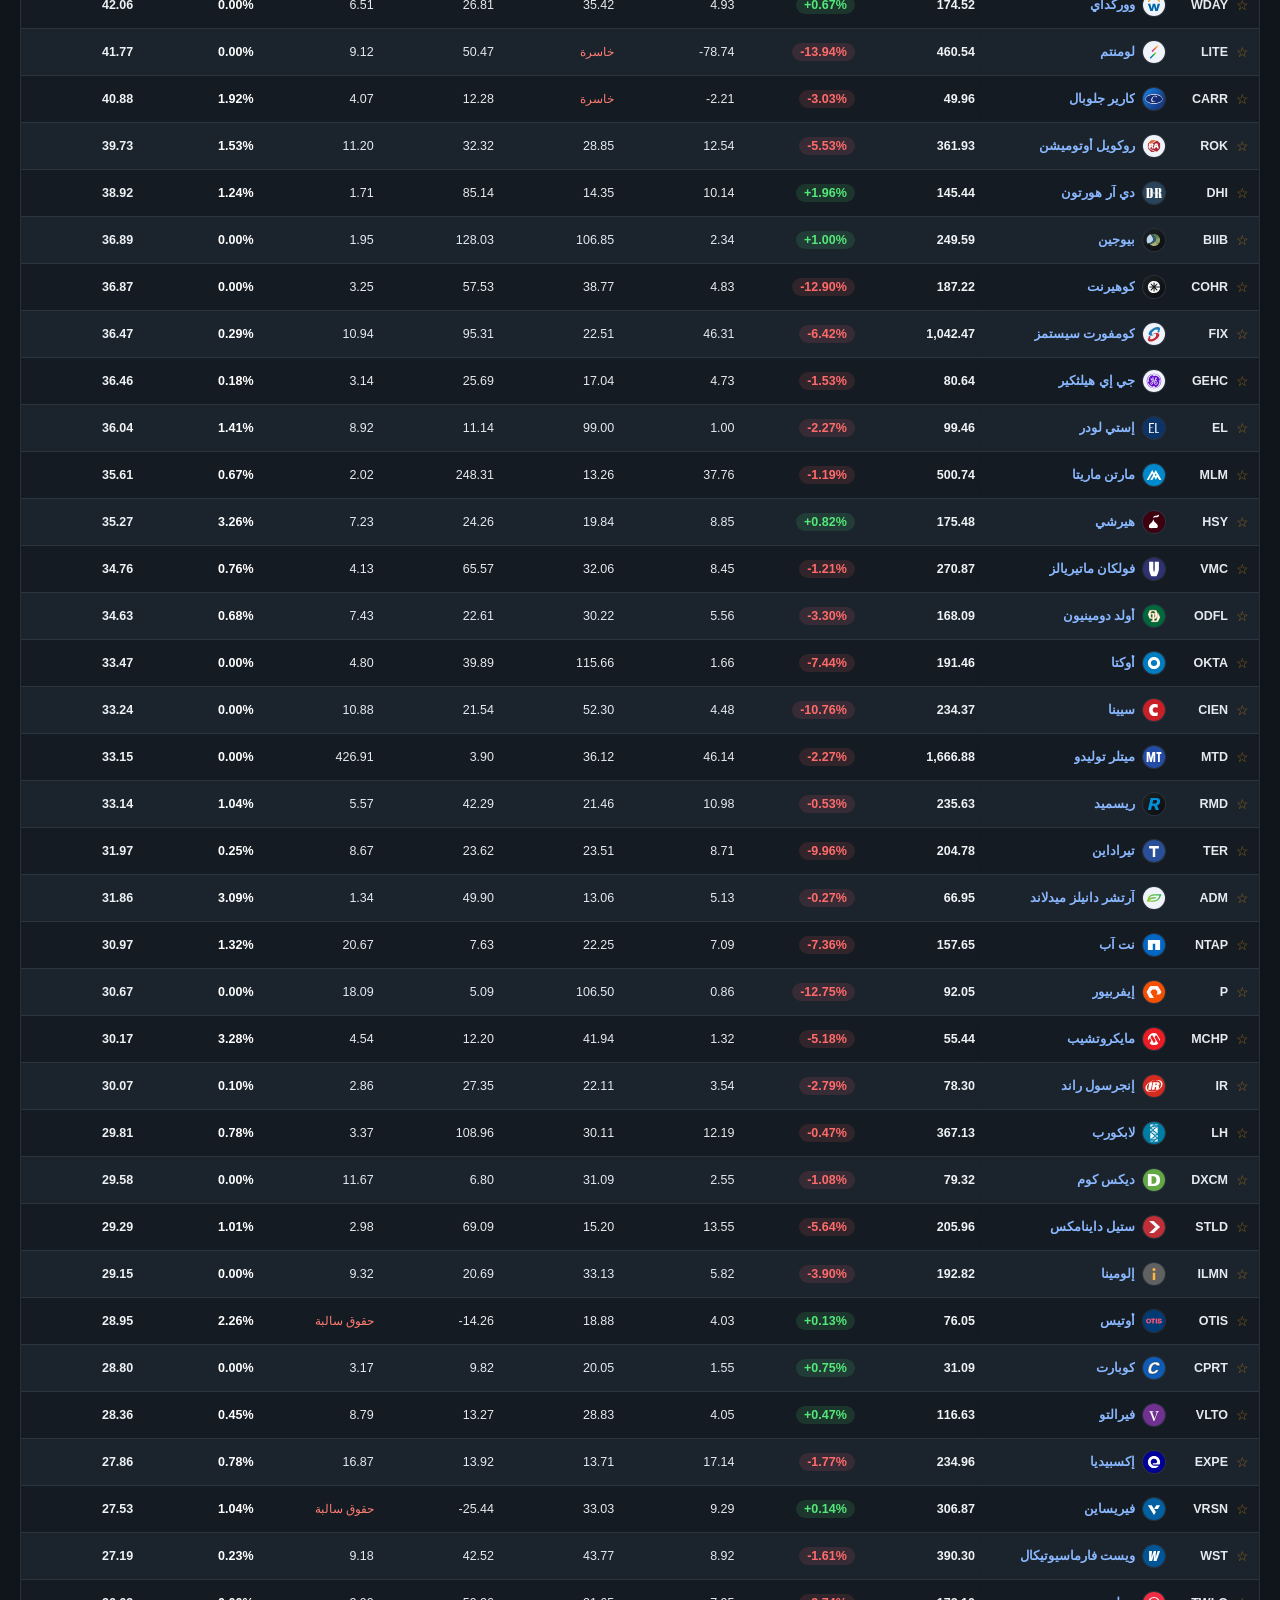
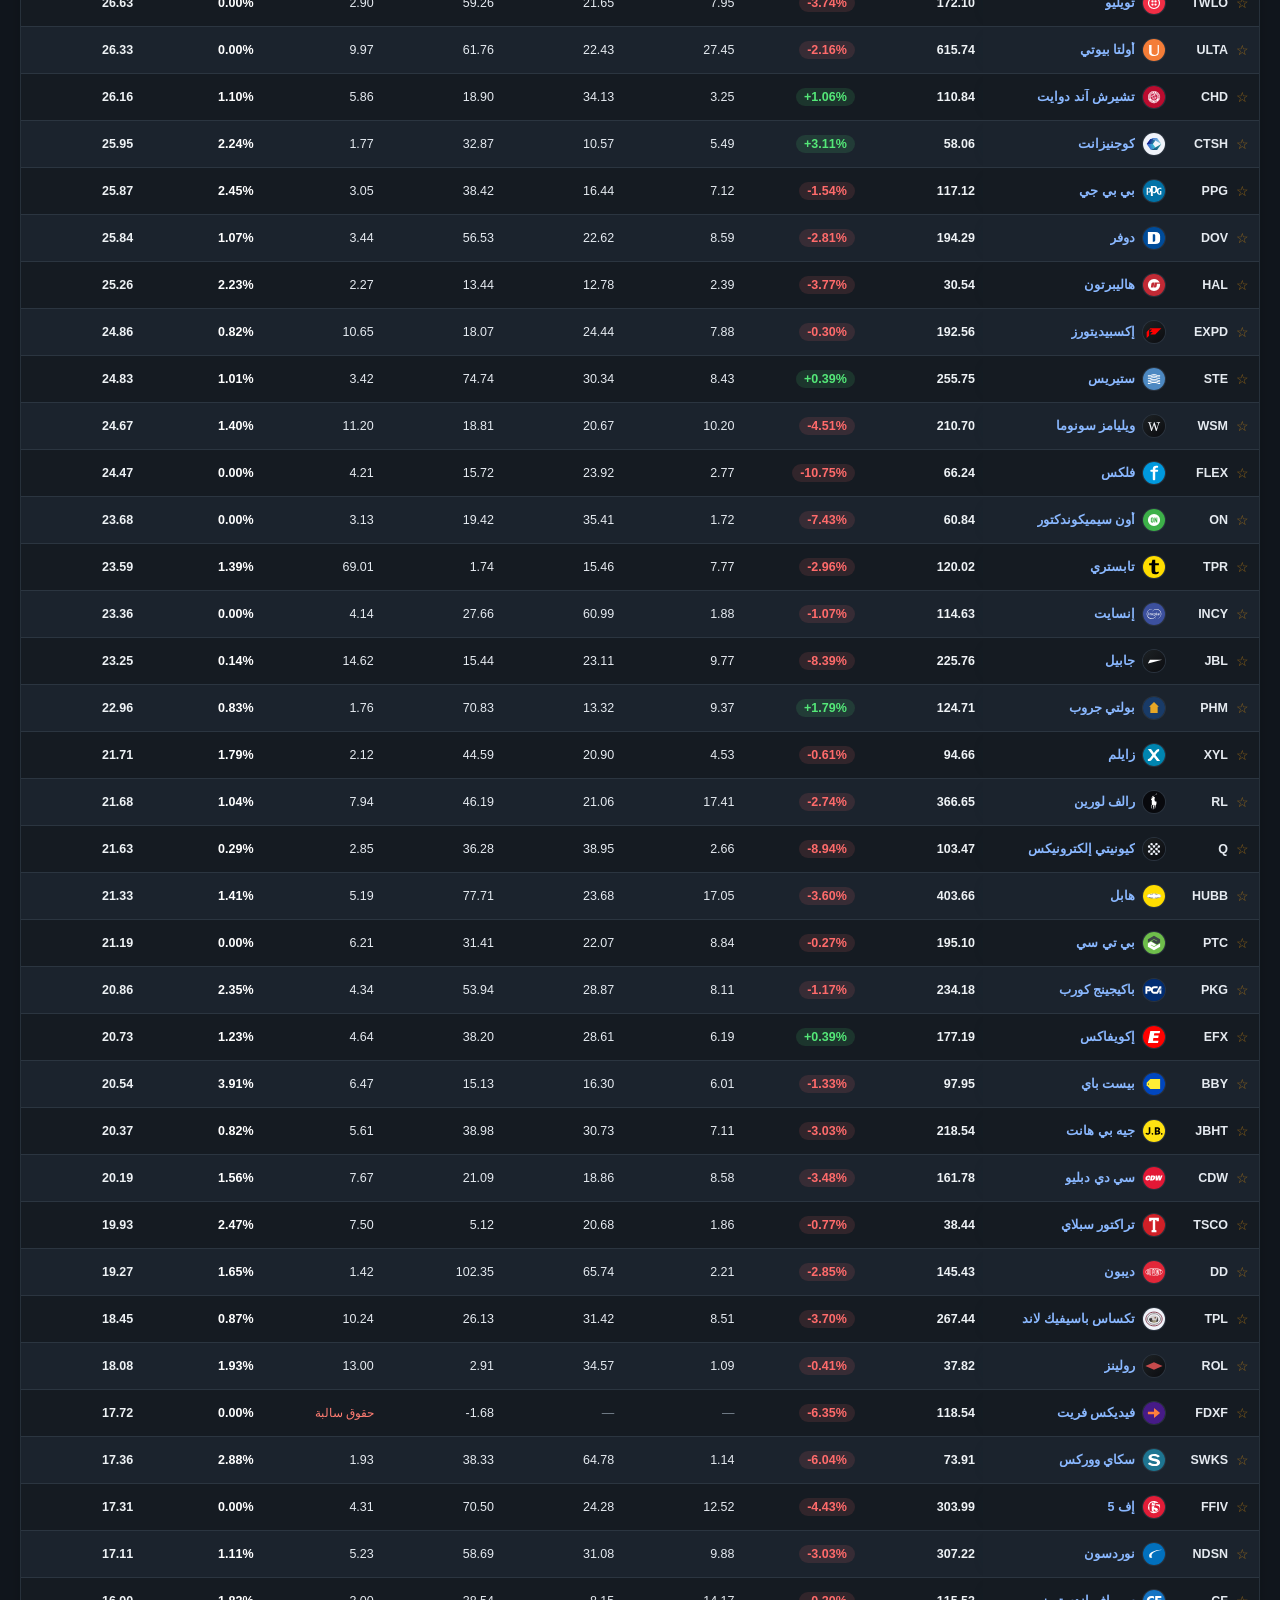
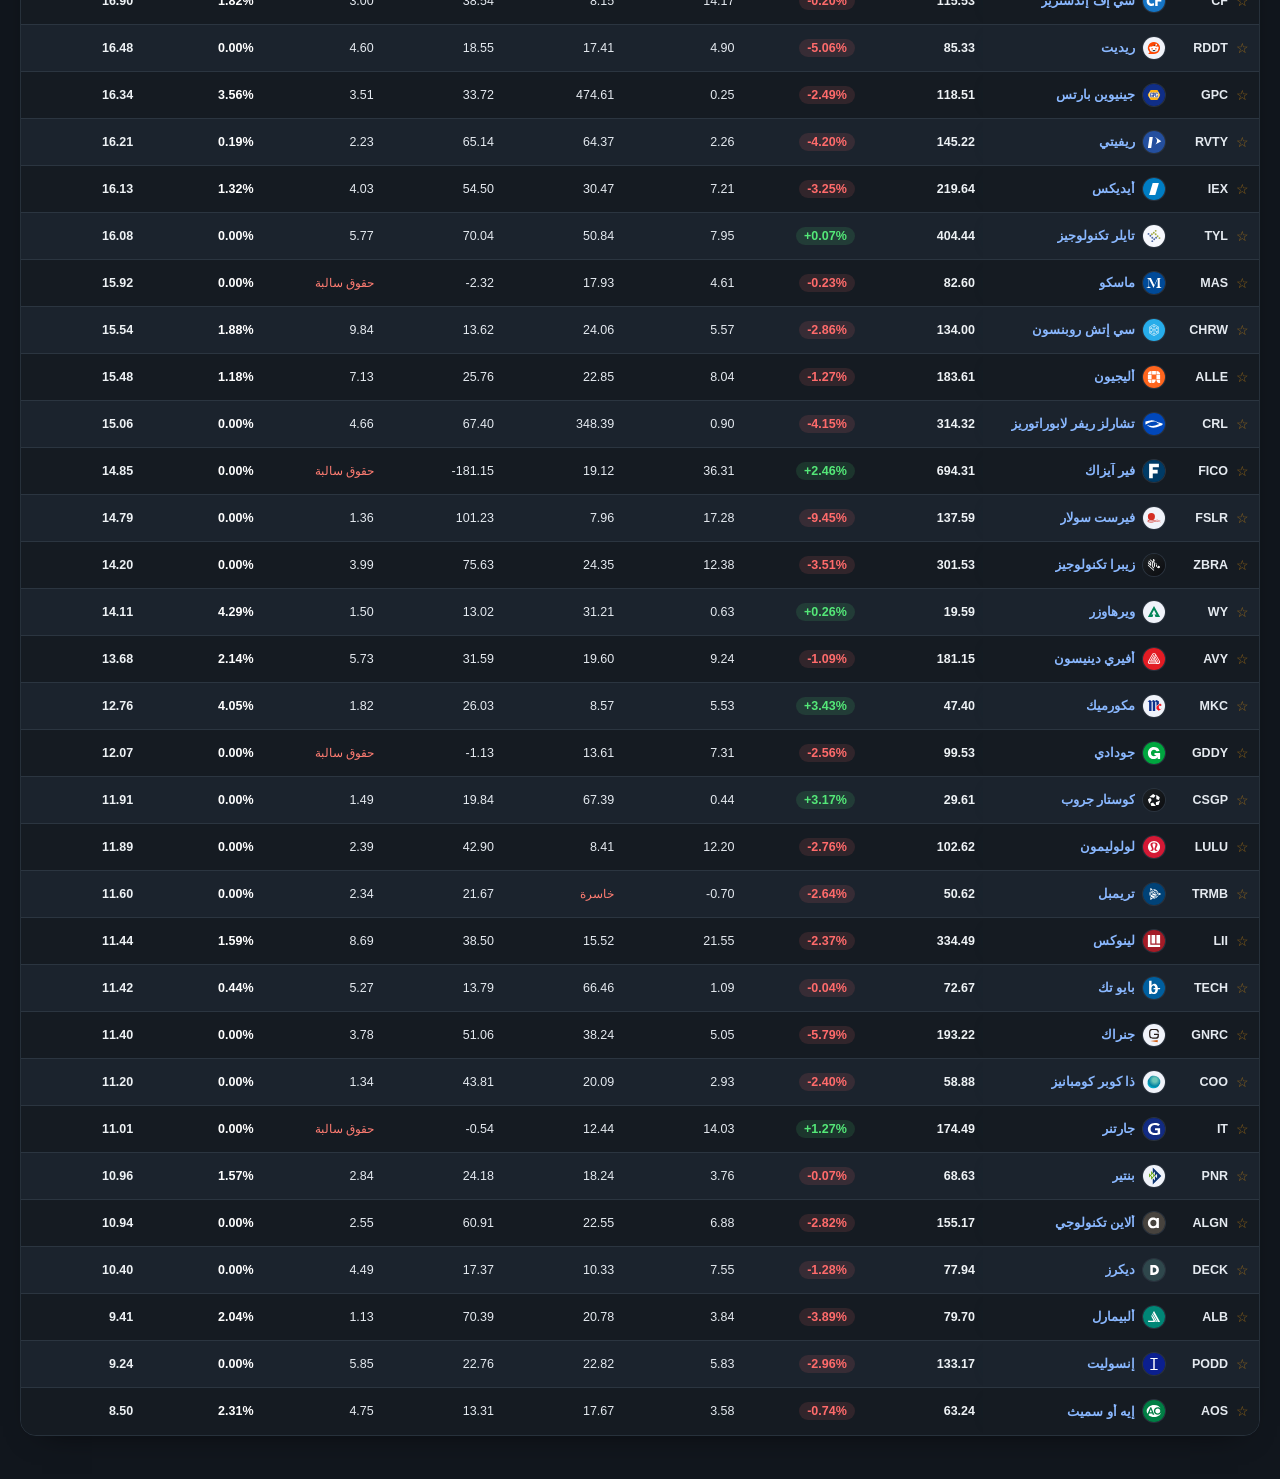
==== commit e3e7cb30: "إصلاح الأسعار ونسب التغير بعد الإغلاق: إغلاق الجلسة من TradingView بدل صفقات ما بعد الإغلاق في ناسدا" ====
--- a/index.html
+++ b/index.html
@@ -65,10 +65,10 @@
     </main>
   </div>
   <script src="live-config.js?v=live-20261120"></script>
-  <script src="live.js?v=live3-20261120" defer></script>
+  <script src="live.js?v=live4-ah-20261124" defer></script>
   <script src="market-movers.js?v=1" defer></script>
   <script src="portfolio.js?v=3" defer></script>
-  <script src="app.js?v=live4-bv-20261123" defer></script>
+  <script src="app.js?v=live5-ah-20261124" defer></script>
   <script src="sticky-header.js?v=1" defer></script>
   <script src="layout.js?v=1" defer></script>
 </body>
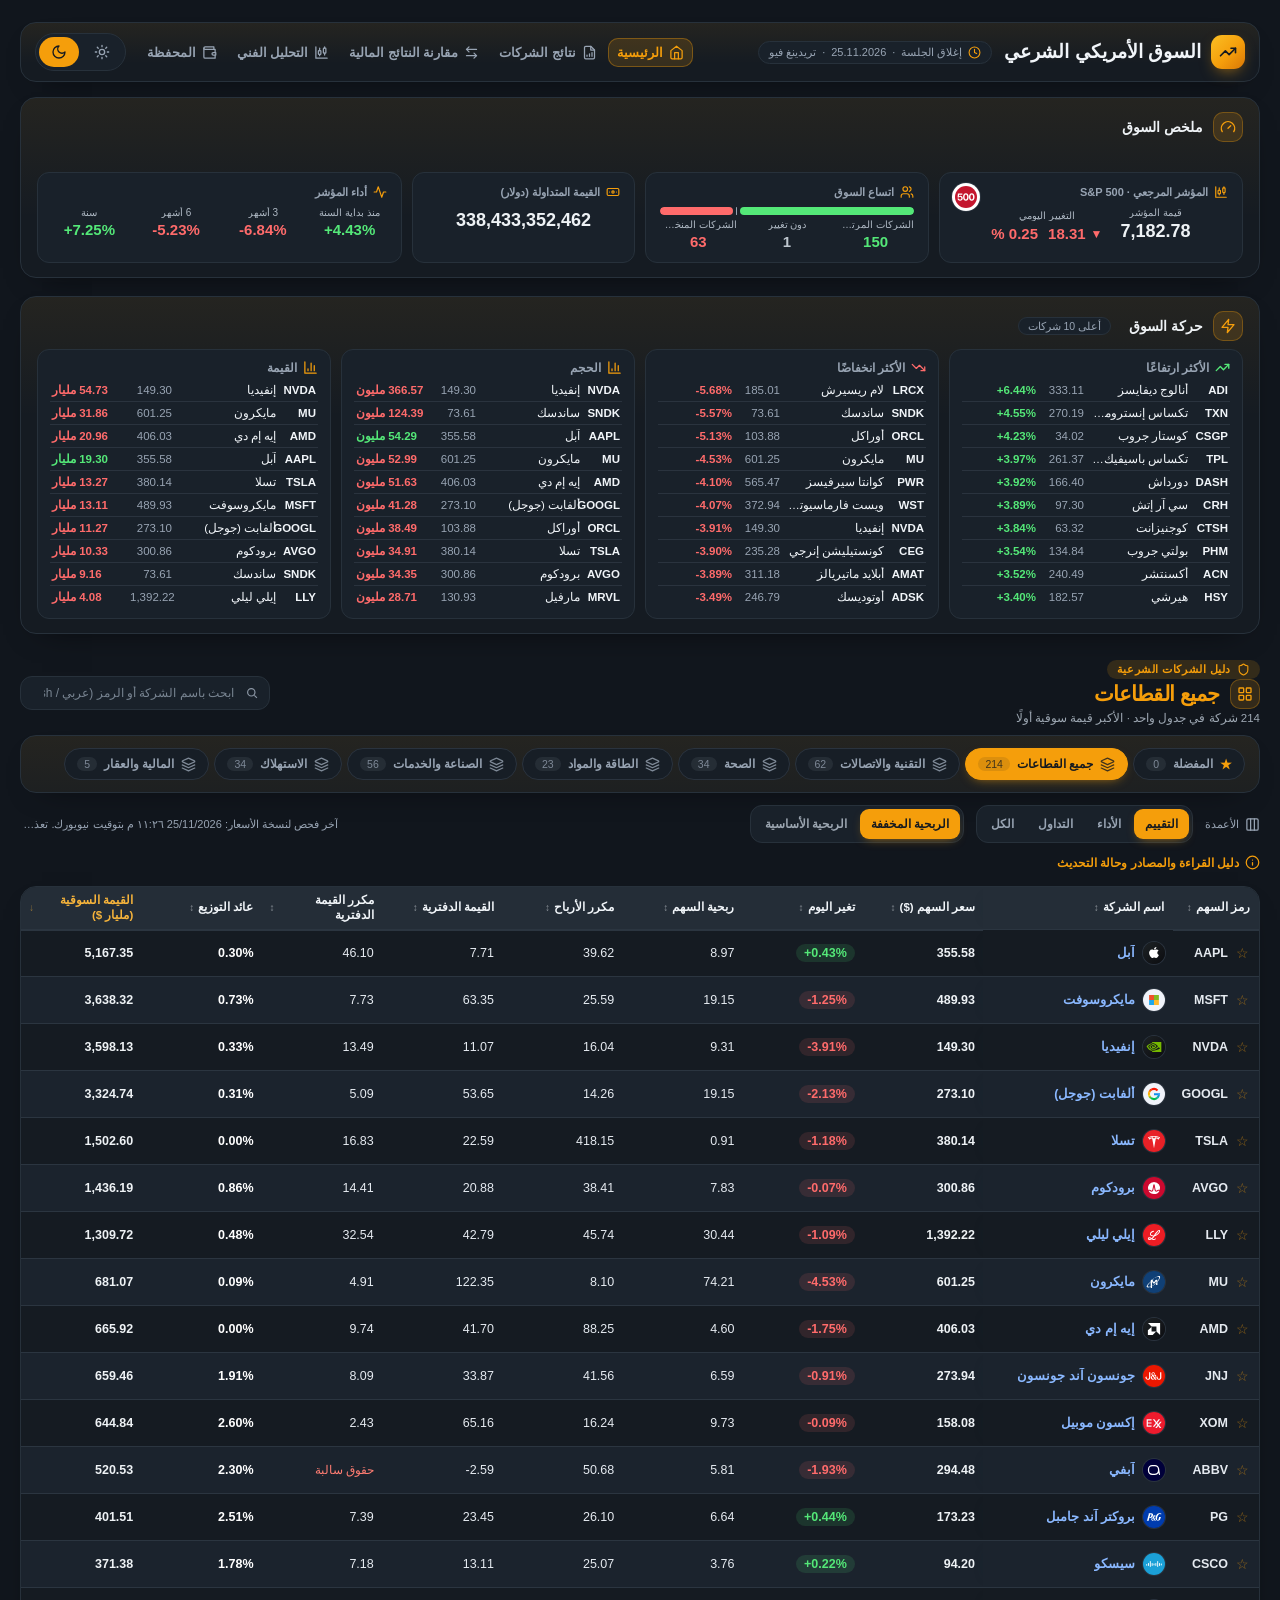
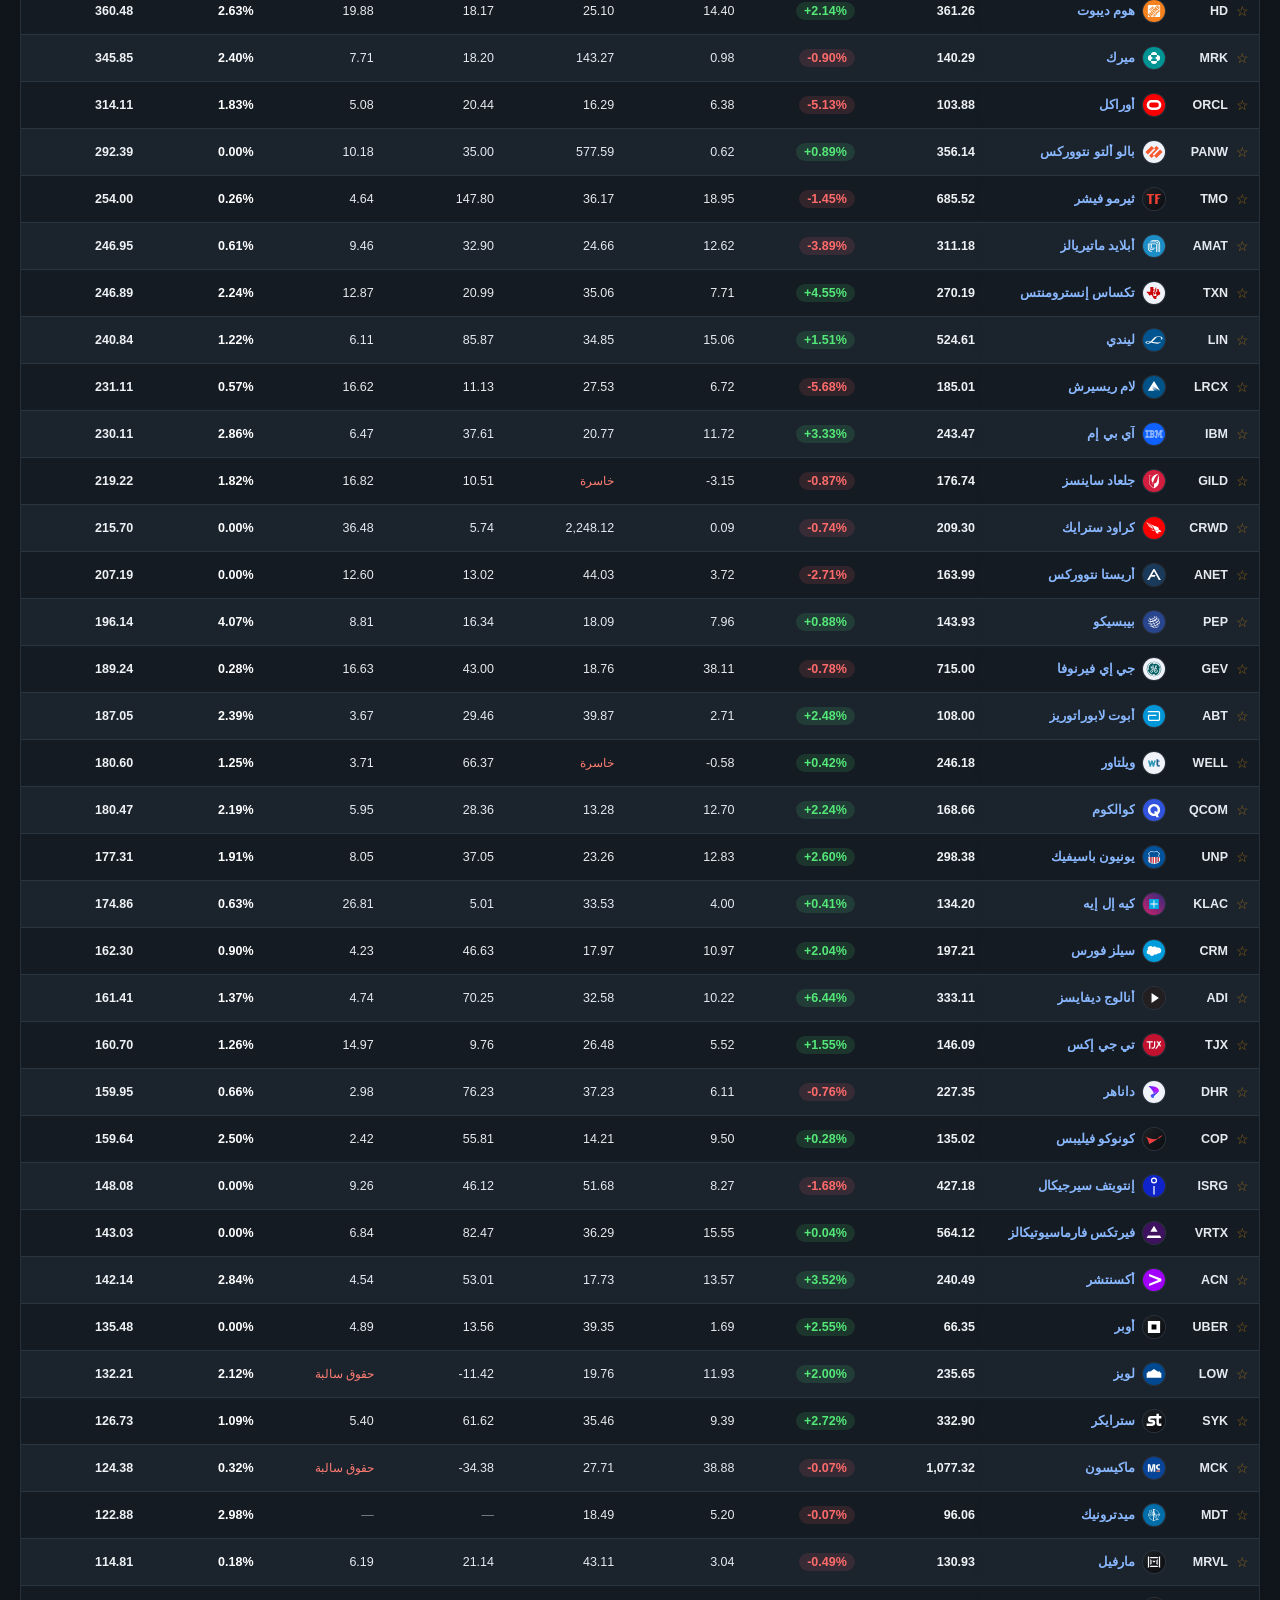
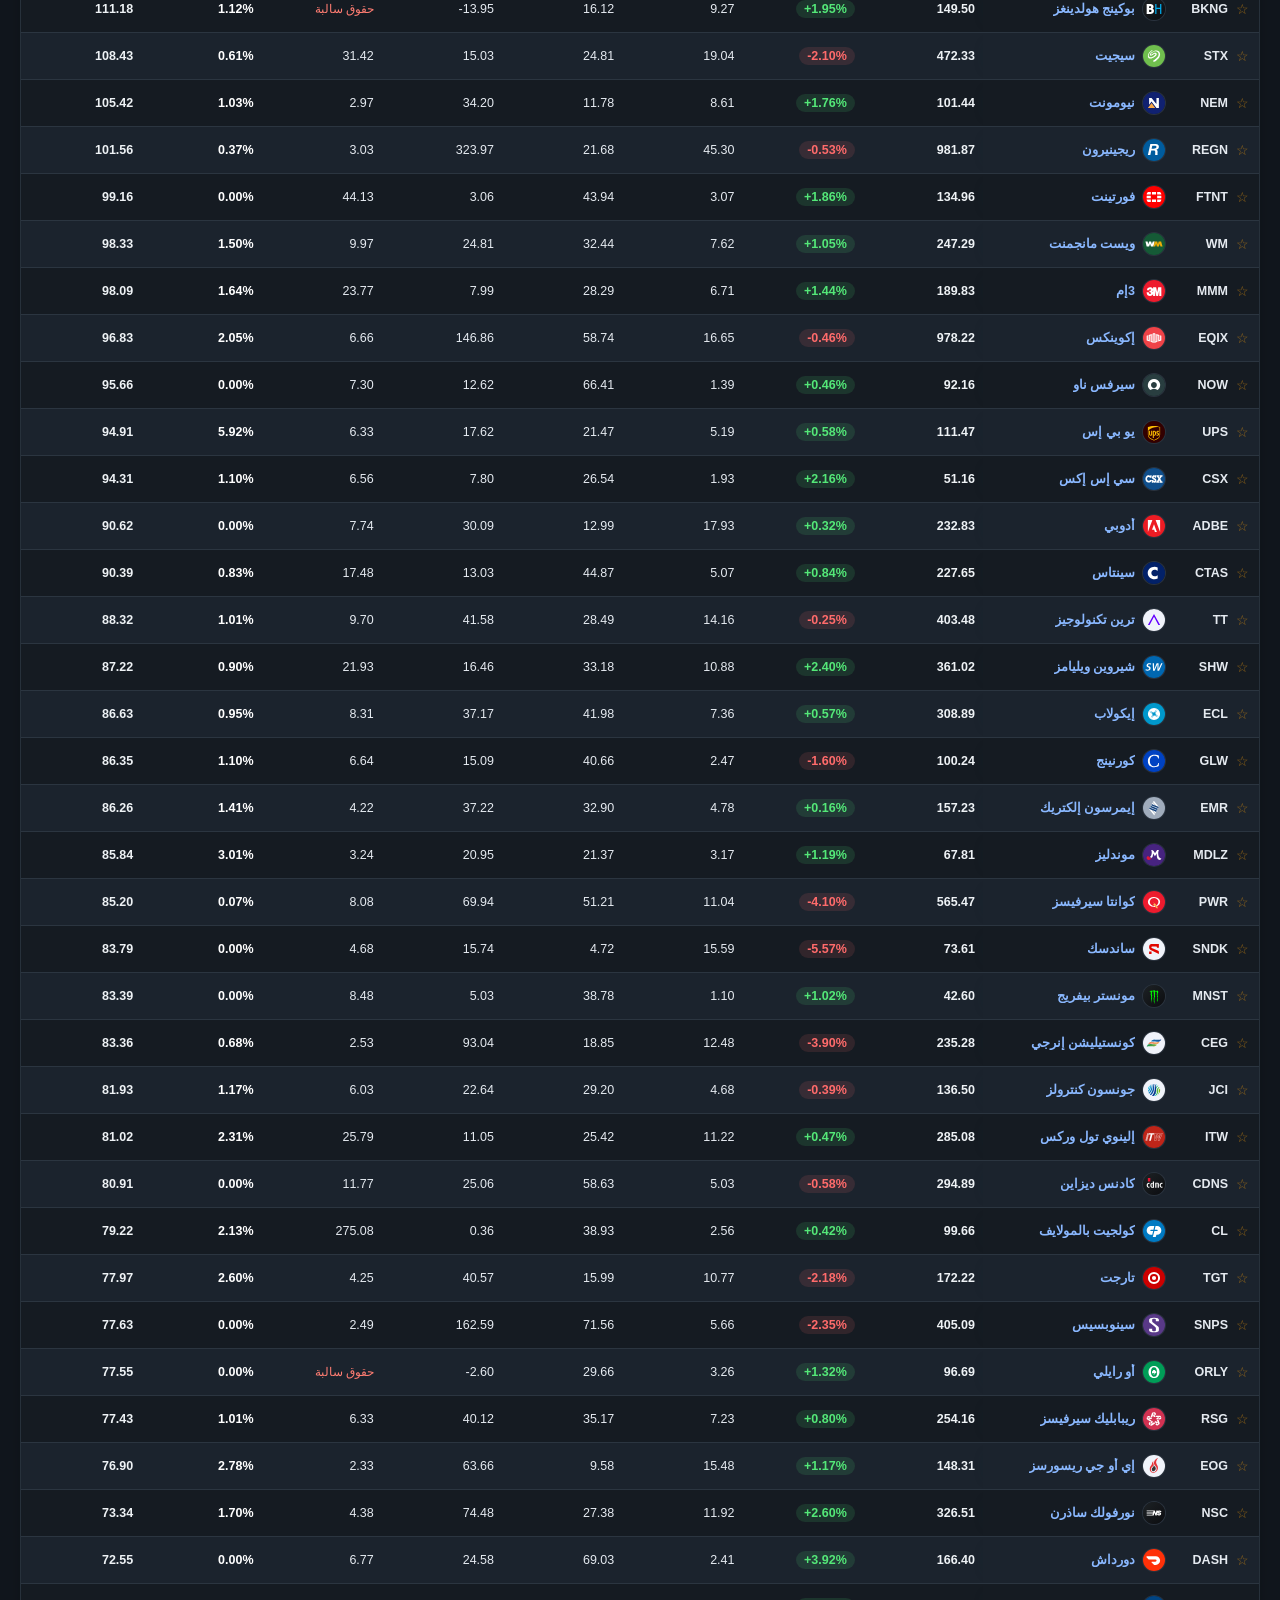
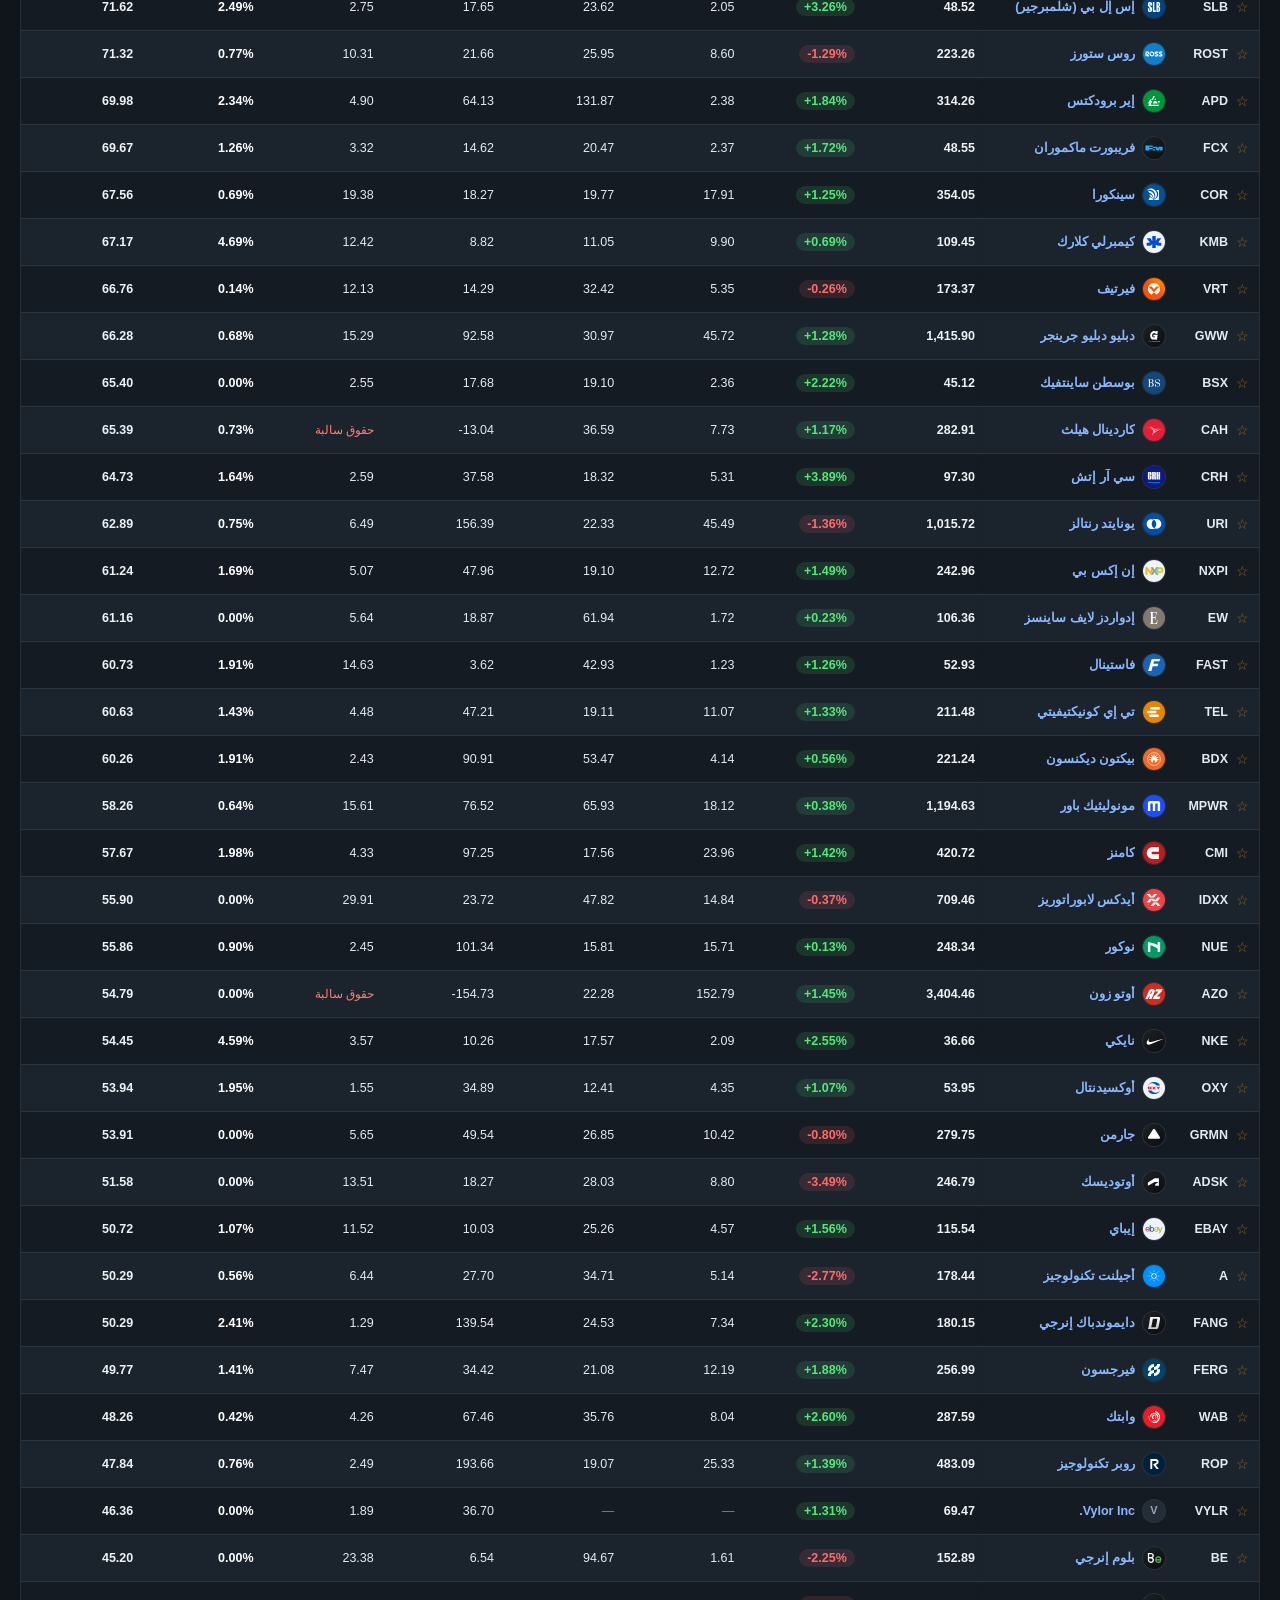
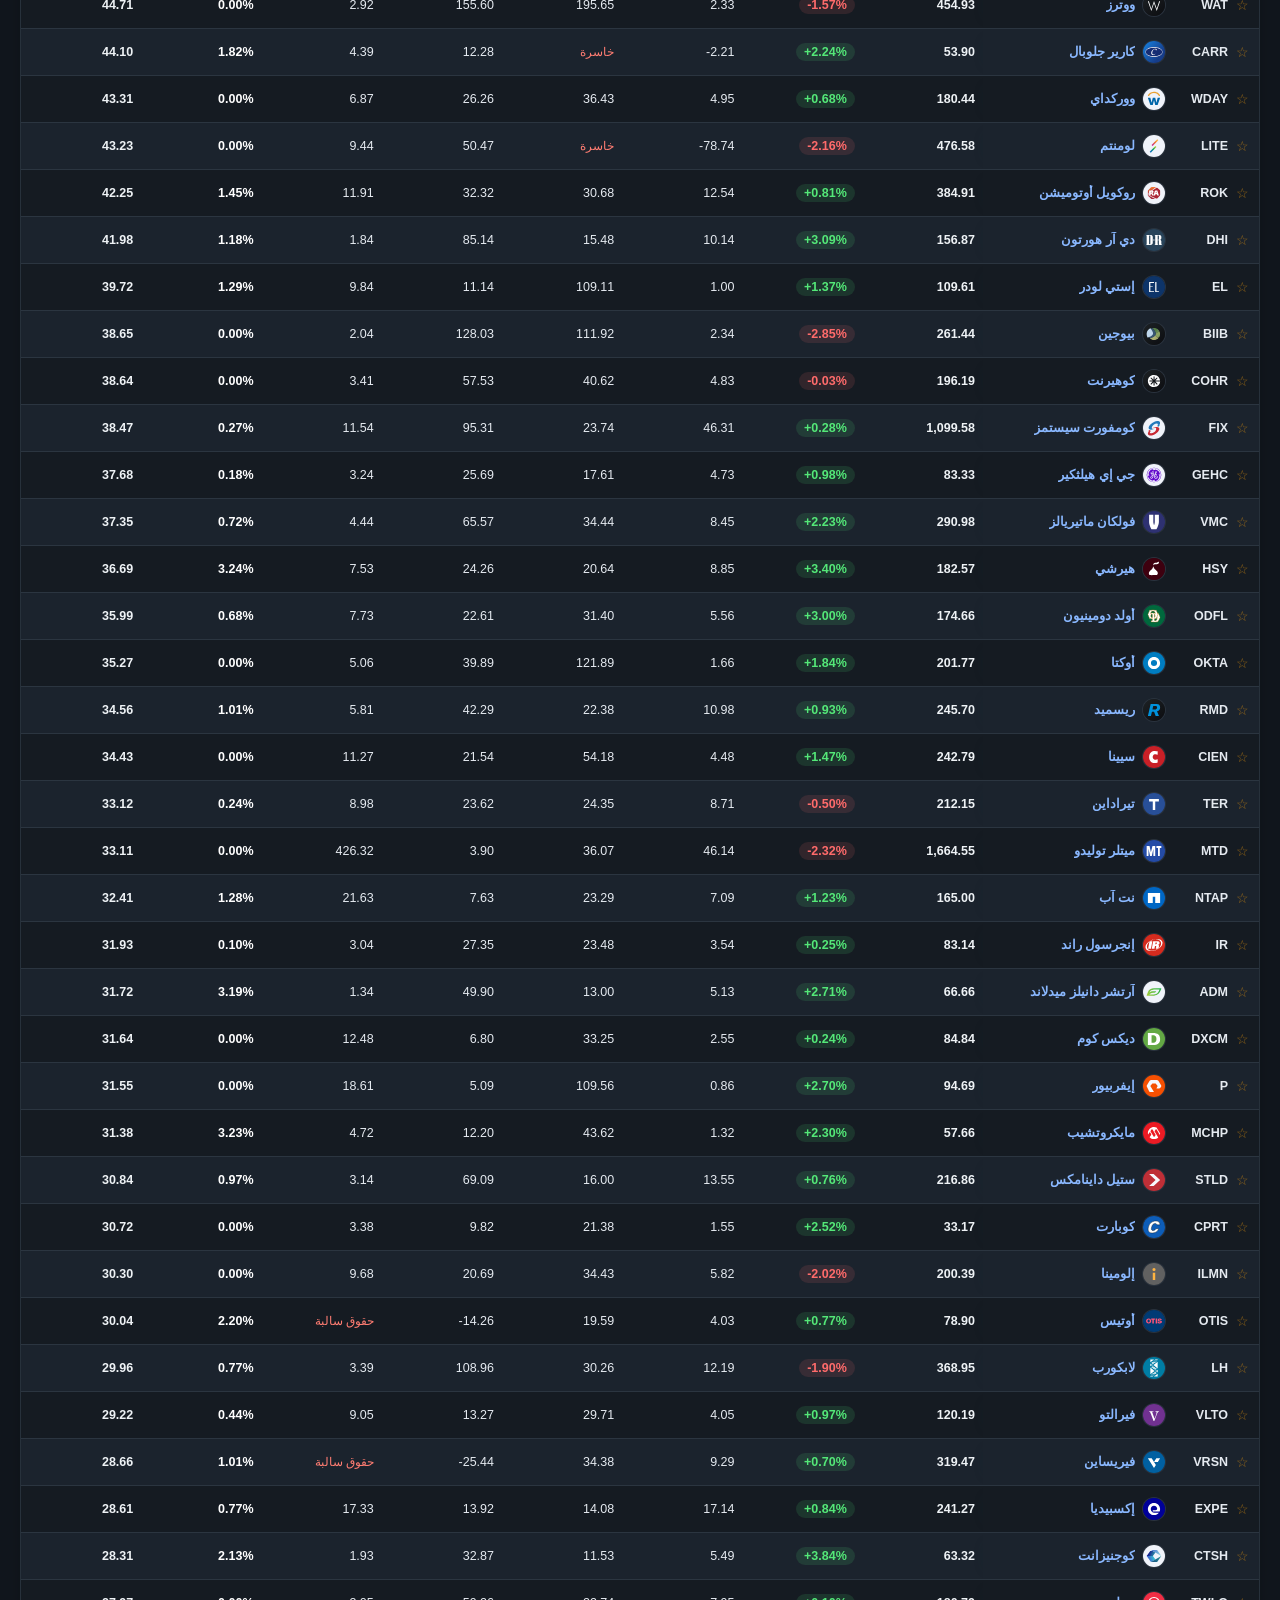
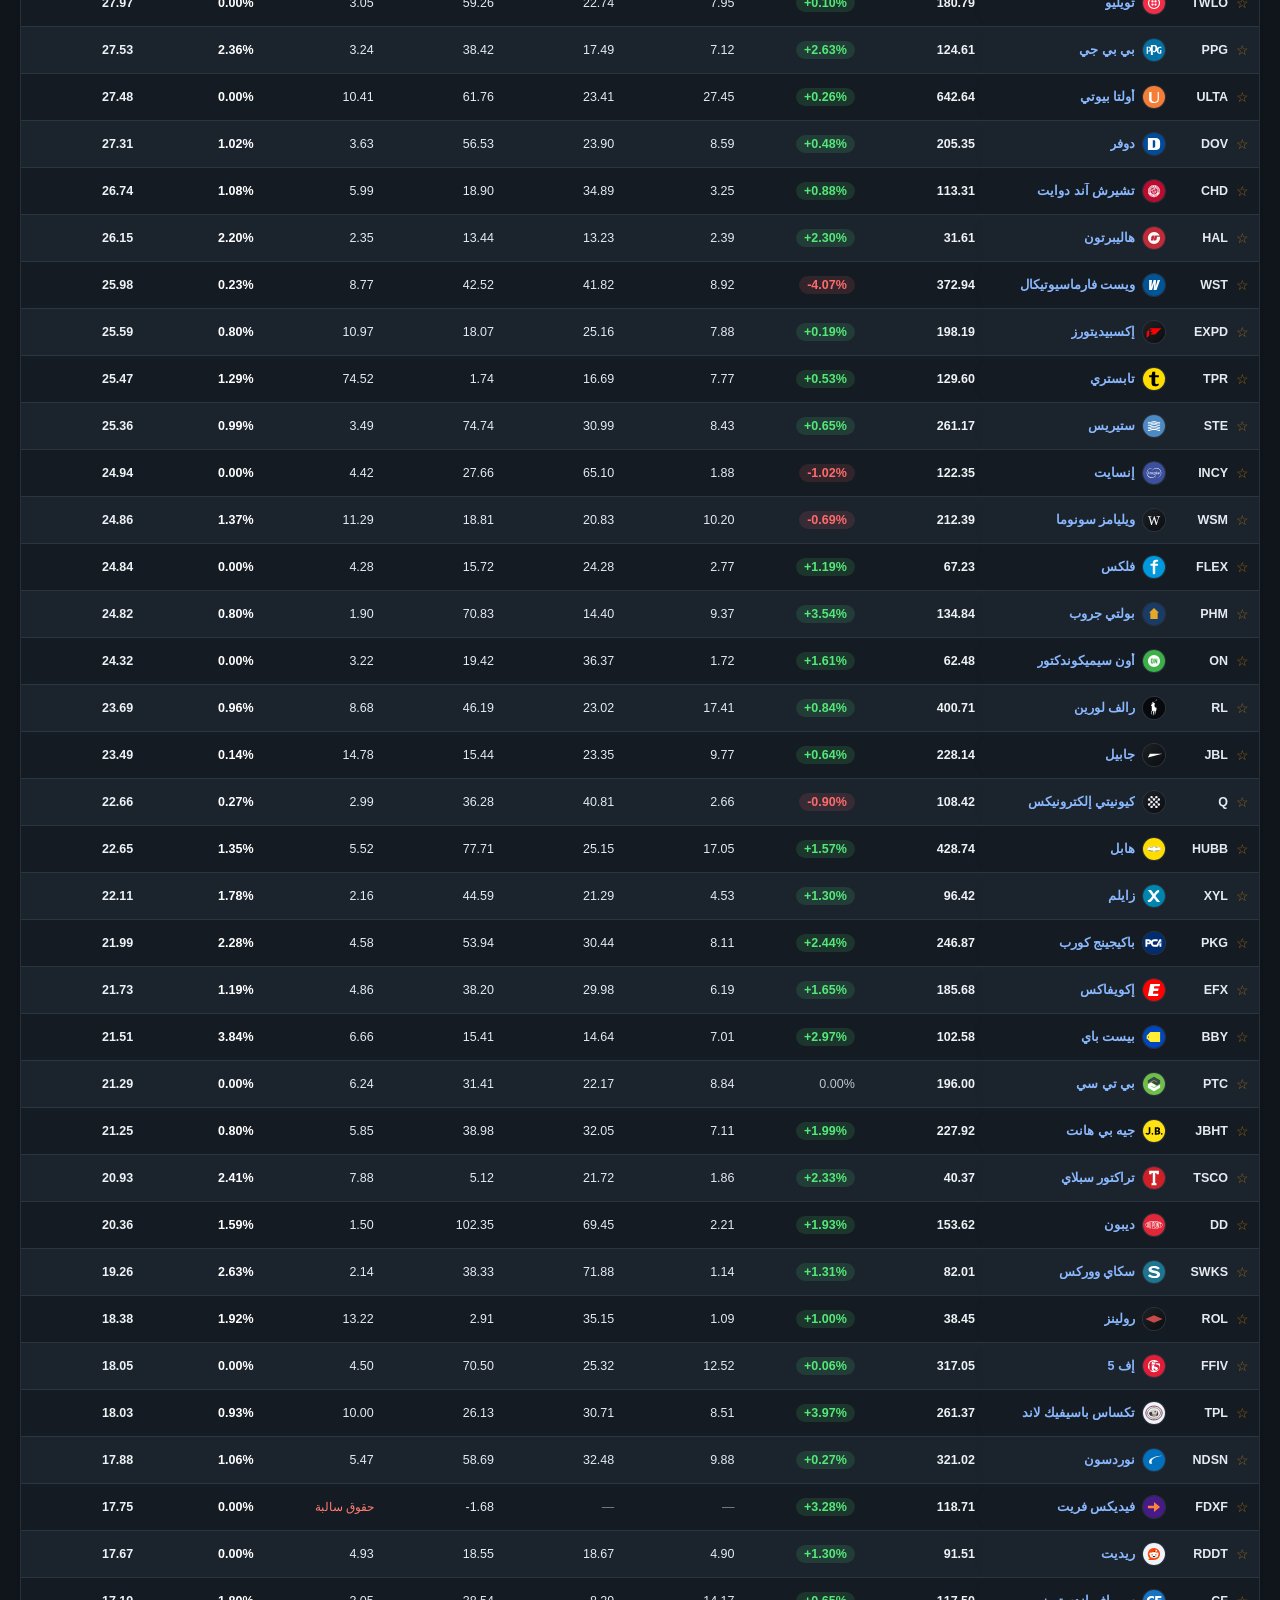
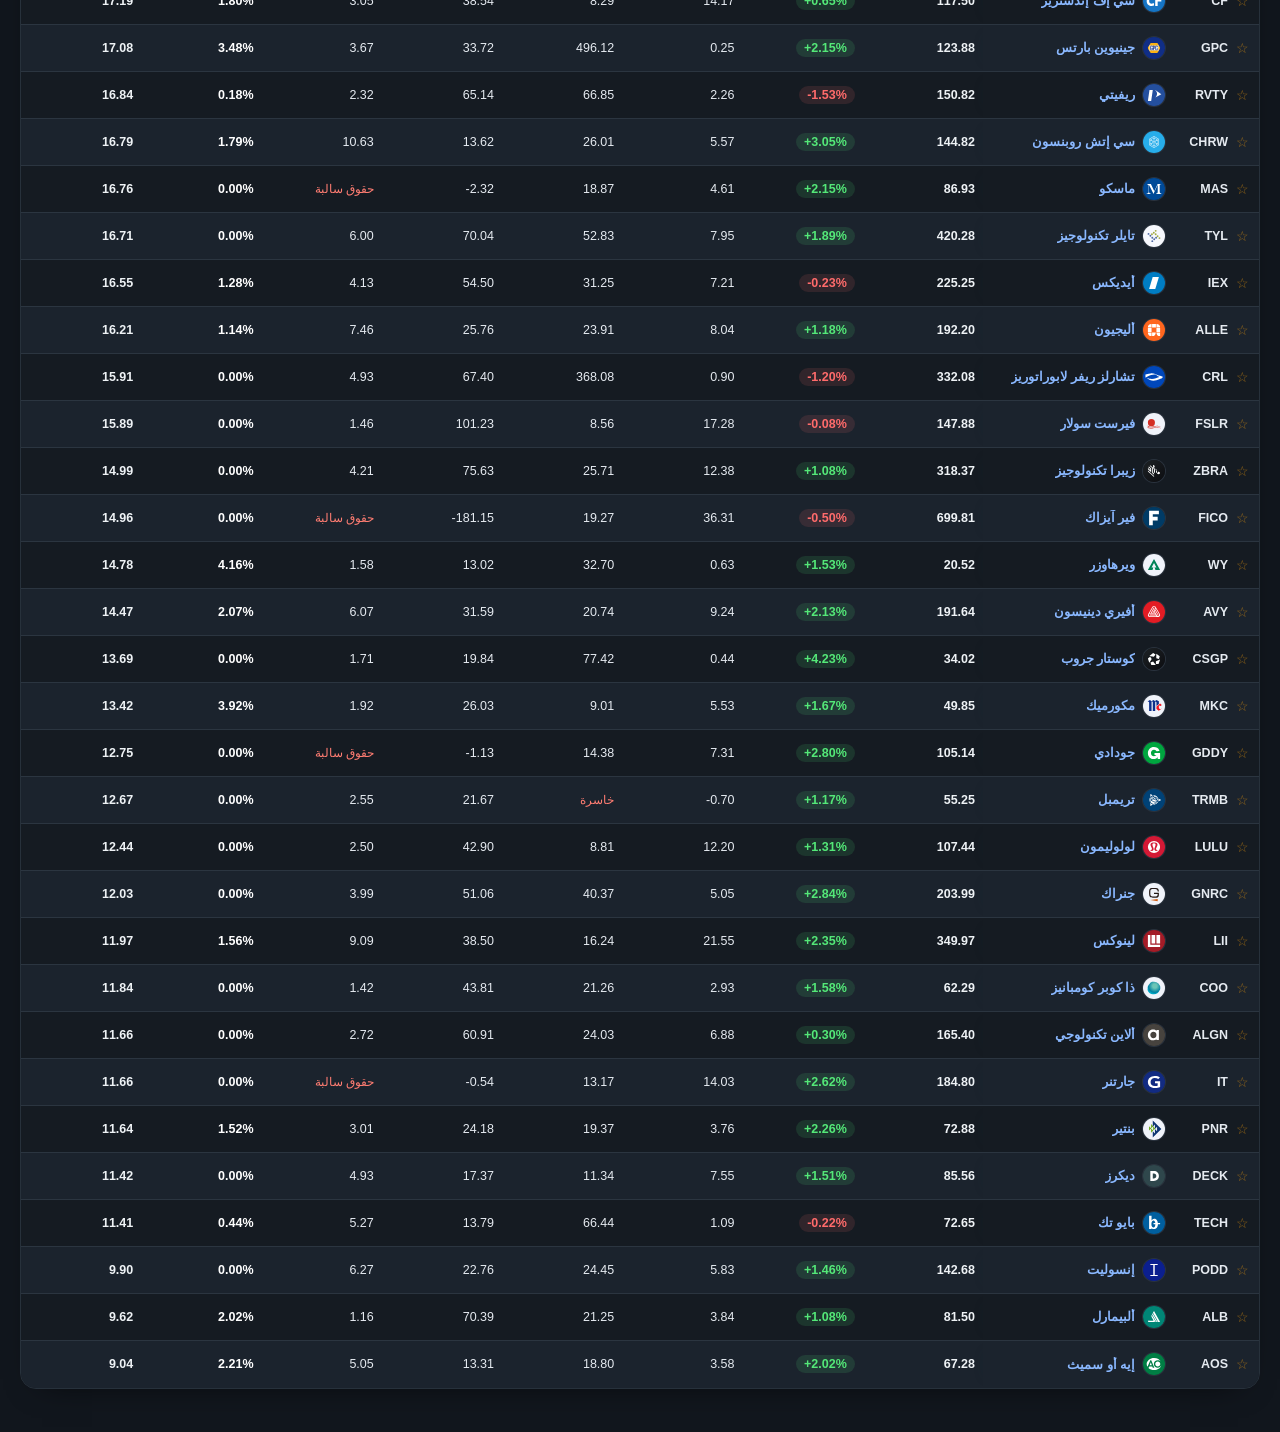
==== commit ecc01956: "الشموع: شمعة الجلسة من TradingView بعد الإغلاق (طريقة السوق السعودي) - build_ohlc.py: بعد 16:20 بتوق" ====
--- a/index.html
+++ b/index.html
@@ -65,7 +65,7 @@
     </main>
   </div>
   <script src="live-config.js?v=live-20261120"></script>
-  <script src="live.js?v=live4-ah-20261124" defer></script>
+  <script src="live.js?v=tvbar-20261125" defer></script>
   <script src="market-movers.js?v=1" defer></script>
   <script src="portfolio.js?v=3" defer></script>
   <script src="app.js?v=live5-ah-20261124" defer></script>
